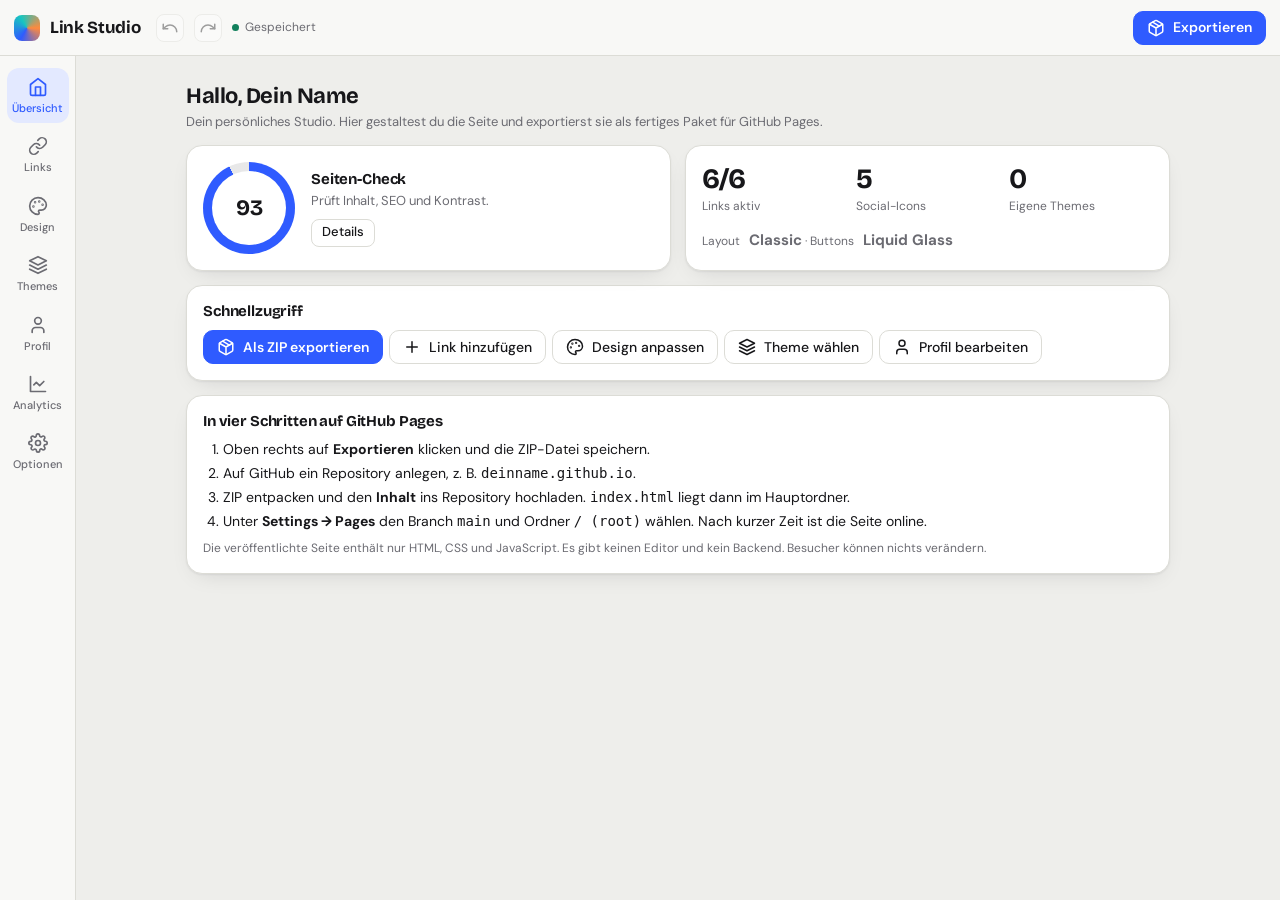
==== editor/index.html @ 1ad121c1 "Add files via upload" ====
<!DOCTYPE html>
<html lang="de"><head><meta charset="utf-8"><meta name="viewport" content="width=device-width,initial-scale=1"><meta name="robots" content="noindex,nofollow">
<title>Link Studio</title>
<link rel="stylesheet" href="https://fonts.googleapis.com/css2?family=Bricolage+Grotesque:wght@600;700;800&family=DM+Sans:wght@400;500;600;700&display=swap">
<style>:root{
  --ed-bg:#eeeeeb;--ed-panel:#f8f8f6;--ed-card:#ffffff;--ed-line:#dcdcd6;--ed-ink:#17171a;--ed-mute:#6b6b72;--ed-acc:#2f5bff;--ed-acc-ink:#ffffff;--ed-acc-soft:#e3e9ff;--ed-ok:#12805c;--ed-warn:#b26a00;--ed-bad:#c0392b;--ed-stage:#e4e4df;--ed-shadow:0 1px 2px rgba(20,20,30,.06),0 8px 24px -12px rgba(20,20,30,.18);
  --f-d:'Bricolage Grotesque',system-ui,sans-serif;--f-b:'DM Sans',system-ui,sans-serif;color-scheme:light}
@media (prefers-color-scheme:dark){:root:not([data-theme=light]):not([data-ed]){--ed-bg:#0e0f11;--ed-panel:#16171a;--ed-card:#1d1e22;--ed-line:#2b2d33;--ed-ink:#ececf0;--ed-mute:#9a9ca6;--ed-acc:#6d8dff;--ed-acc-ink:#0b1030;--ed-acc-soft:#1f2a55;--ed-ok:#3ecf9a;--ed-warn:#f0a43a;--ed-bad:#ff7a6b;--ed-stage:#0a0a0c;--ed-shadow:0 1px 2px rgba(0,0,0,.4),0 10px 28px -12px rgba(0,0,0,.6);color-scheme:dark}}
:root[data-theme=dark]:not([data-ed=light]){--ed-bg:#0e0f11;--ed-panel:#16171a;--ed-card:#1d1e22;--ed-line:#2b2d33;--ed-ink:#ececf0;--ed-mute:#9a9ca6;--ed-acc:#6d8dff;--ed-acc-ink:#0b1030;--ed-acc-soft:#1f2a55;--ed-ok:#3ecf9a;--ed-warn:#f0a43a;--ed-bad:#ff7a6b;--ed-stage:#0a0a0c;--ed-shadow:0 1px 2px rgba(0,0,0,.4),0 10px 28px -12px rgba(0,0,0,.6);color-scheme:dark}
:root[data-ed=dark]{--ed-bg:#0e0f11;--ed-panel:#16171a;--ed-card:#1d1e22;--ed-line:#2b2d33;--ed-ink:#ececf0;--ed-mute:#9a9ca6;--ed-acc:#6d8dff;--ed-acc-ink:#0b1030;--ed-acc-soft:#1f2a55;--ed-ok:#3ecf9a;--ed-warn:#f0a43a;--ed-bad:#ff7a6b;--ed-stage:#0a0a0c;--ed-shadow:0 1px 2px rgba(0,0,0,.4),0 10px 28px -12px rgba(0,0,0,.6);color-scheme:dark}
:root[data-ed=light]{--ed-bg:#eeeeeb;--ed-panel:#f8f8f6;--ed-card:#ffffff;--ed-line:#dcdcd6;--ed-ink:#17171a;--ed-mute:#6b6b72;--ed-acc:#2f5bff;--ed-acc-ink:#ffffff;--ed-acc-soft:#e3e9ff;--ed-stage:#e4e4df;color-scheme:light}
*{box-sizing:border-box}
html,body,#root{height:100%;margin:0}
body{background:var(--ed-bg);color:var(--ed-ink);font:14px/1.4 var(--f-b);-webkit-font-smoothing:antialiased;overflow:hidden}
button,input,select,textarea{font:inherit;color:inherit}
button{cursor:pointer}
.ic{width:18px;height:18px;flex:none;display:block}
:focus-visible{outline:2px solid var(--ed-acc);outline-offset:2px}
#app{height:100%;display:grid;grid-template-columns:76px 360px minmax(300px,1fr) 340px;grid-template-rows:56px 1fr;grid-template-areas:"top top top top" "rail panel stage insp"}
.top{grid-area:top;display:flex;align-items:center;gap:10px;padding:0 14px;background:var(--ed-panel);border-bottom:1px solid var(--ed-line)}
.brand{display:flex;align-items:center;gap:10px;font:700 17px var(--f-d);letter-spacing:-.02em;margin-right:6px}
.brand i{width:26px;height:26px;border-radius:8px;background:conic-gradient(from 210deg,#2f5bff,#18c6c0,#ff8a3d,#2f5bff);display:block}
.top .sp{flex:1}
.save{font-size:12px;color:var(--ed-mute);display:flex;align-items:center;gap:6px}
.save::before{content:'';width:7px;height:7px;border-radius:50%;background:var(--ed-ok)}
.save.dirty::before{background:var(--ed-warn)}
.btn{display:inline-flex;align-items:center;justify-content:center;gap:8px;height:34px;padding:0 13px;border-radius:10px;border:1px solid var(--ed-line);background:var(--ed-card);font-weight:500;white-space:nowrap;transition:background .15s,border-color .15s,transform .15s}
.btn:hover{border-color:color-mix(in srgb,var(--ed-ink) 35%,var(--ed-line))}
.btn:active{transform:translateY(1px)}
.btn.pri{background:var(--ed-acc);border-color:var(--ed-acc);color:var(--ed-acc-ink);font-weight:600}
.btn.pri:hover{filter:brightness(1.08)}
.btn.sm{height:28px;padding:0 10px;font-size:13px;border-radius:8px}
.btn.ghost{background:transparent;border-color:transparent}
.btn.ghost:hover{background:color-mix(in srgb,var(--ed-ink) 7%,transparent)}
.btn.danger{color:var(--ed-bad)}
.btn[disabled]{opacity:.4;pointer-events:none}
.ib{width:34px;padding:0}
.btn.sm.ib{width:28px}
.seg{display:inline-flex;padding:3px;border-radius:11px;background:color-mix(in srgb,var(--ed-ink) 7%,transparent);gap:2px;flex-wrap:wrap}
.seg button{border:0;background:transparent;height:28px;padding:0 10px;border-radius:8px;font-size:13px;font-weight:500;color:var(--ed-mute);display:inline-flex;align-items:center;justify-content:center;gap:6px}
.seg button.on{background:var(--ed-card);color:var(--ed-ink);box-shadow:0 1px 3px rgba(0,0,0,.14)}
.seg.full{display:flex}.seg.full button{flex:1}
.rail{grid-area:rail;background:var(--ed-panel);border-right:1px solid var(--ed-line);display:flex;flex-direction:column;align-items:center;gap:4px;padding:12px 6px;overflow-y:auto}
.rail button{width:62px;border:0;background:transparent;border-radius:12px;padding:9px 0 7px;display:flex;flex-direction:column;align-items:center;gap:4px;font-size:11px;font-weight:500;color:var(--ed-mute);transition:background .15s,color .15s}
.rail button:hover{background:color-mix(in srgb,var(--ed-ink) 6%,transparent);color:var(--ed-ink)}
.rail button.on{background:var(--ed-acc-soft);color:var(--ed-acc)}
.rail .ic{width:20px;height:20px}
.panel,.insp{background:var(--ed-panel);overflow-y:auto;overscroll-behavior:contain}
.panel{grid-area:panel;border-right:1px solid var(--ed-line)}
.insp{grid-area:insp;border-left:1px solid var(--ed-line)}
.pad{padding:16px}
.h1{font:700 22px/1.15 var(--f-d);letter-spacing:-.02em;margin:0 0 4px}
.h2{font:700 15px var(--f-d);margin:0;letter-spacing:-.01em}
.sub{color:var(--ed-mute);font-size:13px;margin:0 0 14px}
.stage{grid-area:stage;background:var(--ed-stage);display:flex;flex-direction:column;min-width:0;min-height:0;background-image:radial-gradient(color-mix(in srgb,var(--ed-ink) 14%,transparent) 1px,transparent 1px);background-size:18px 18px}
.stage-bar{display:flex;align-items:center;justify-content:center;gap:10px;padding:10px;flex-wrap:wrap}
.stage-body{flex:1;min-height:0;position:relative;overflow:hidden}
.frame{position:absolute;left:50%;top:0;transform-origin:top left;background:#000;box-shadow:0 30px 70px -20px rgba(0,0,0,.45);overflow:hidden}
.frame.mobile{border-radius:38px;border:9px solid #17171a}
.frame.tablet{border-radius:24px;border:9px solid #17171a}
.frame.desktop{border-radius:10px;border:1px solid var(--ed-line)}
.frame iframe{width:100%;height:100%;border:0;display:block;background:#000}
.edit-col{display:contents}
.full-view{grid-area:2 / 2 / 3 / 5;overflow-y:auto;background:var(--ed-bg)}
#app[data-full] .edit-col,#app[data-full] .stage{display:none}
#app:not([data-full]) .full-view{display:none}
.wrap{max-width:1040px;margin:0 auto;padding:28px 28px 60px}
.card{background:var(--ed-card);border:1px solid var(--ed-line);border-radius:16px;padding:16px;box-shadow:var(--ed-shadow)}
.grid2{display:grid;grid-template-columns:repeat(auto-fit,minmax(260px,1fr));gap:14px}
.stat{display:flex;flex-direction:column;gap:2px}.stat b{font:700 28px var(--f-d);letter-spacing:-.03em}.stat span{color:var(--ed-mute);font-size:12px}
.list{display:flex;flex-direction:column;gap:6px;margin:0;padding:0;list-style:none}
.row{display:flex;align-items:center;gap:8px;padding:8px 10px 8px 6px;border-radius:12px;background:var(--ed-card);border:1px solid var(--ed-line);position:relative;transition:border-color .15s,box-shadow .15s,opacity .15s}
.row.sel{border-color:var(--ed-acc);box-shadow:0 0 0 3px var(--ed-acc-soft)}
.row.off{opacity:.55}
.row.head{background:transparent;border-style:dashed}
.row .gr{width:22px;height:30px;display:grid;place-items:center;color:var(--ed-mute);cursor:grab;touch-action:none;border-radius:6px;border:0;background:none}
.row .gr:active{cursor:grabbing}
.row .gi{width:32px;height:32px;border-radius:9px;background:color-mix(in srgb,var(--ed-ink) 7%,transparent);display:grid;place-items:center;flex:none}
.row .tt{flex:1;min-width:0;text-align:left;border:0;background:none;padding:0}
.row .tt b{display:block;font-weight:600;white-space:nowrap;overflow:hidden;text-overflow:ellipsis}
.row .tt small{display:block;color:var(--ed-mute);white-space:nowrap;overflow:hidden;text-overflow:ellipsis;font-size:12px}
.row.drag{z-index:5;box-shadow:0 12px 30px rgba(0,0,0,.25);transition:none;opacity:.96}
.row.ind{margin-left:16px}
.tg{position:relative;display:inline-block;width:38px;height:22px;flex:none}
.tg input{position:absolute;inset:0;opacity:0;margin:0;cursor:pointer;z-index:1}
.tg span{position:absolute;inset:0;border-radius:99px;background:color-mix(in srgb,var(--ed-ink) 22%,transparent);transition:background .2s}
.tg span::after{content:'';position:absolute;left:3px;top:3px;width:16px;height:16px;border-radius:50%;background:#fff;box-shadow:0 1px 3px rgba(0,0,0,.3);transition:transform .2s}
.tg input:checked+span{background:var(--ed-acc)}
.tg input:checked+span::after{transform:translateX(16px)}
.tg input:focus-visible+span{outline:2px solid var(--ed-acc);outline-offset:2px}
.ctl{padding:9px 0;border-bottom:1px solid color-mix(in srgb,var(--ed-line) 60%,transparent)}
.ctl:last-child{border-bottom:0}
.ctl-h{display:flex;align-items:center;gap:6px;margin-bottom:6px;min-height:20px}
.ctl-h label{font-weight:500;font-size:13px;flex:1}
.ctl-h .val{font-size:12px;color:var(--ed-mute);font-variant-numeric:tabular-nums}
.ctl.inline{display:flex;align-items:center;justify-content:space-between;gap:10px}.ctl.inline .ctl-h{margin:0;flex:1}
.rs{border:0;background:none;color:var(--ed-mute);width:20px;height:20px;padding:0;display:grid;place-items:center;border-radius:6px}
.rs:hover{background:color-mix(in srgb,var(--ed-ink) 8%,transparent);color:var(--ed-ink)}
.rs .ic{width:13px;height:13px}
.rs[hidden]{display:none}
input[type=range]{-webkit-appearance:none;appearance:none;width:100%;height:22px;background:transparent;margin:0}
input[type=range]::-webkit-slider-runnable-track{height:4px;border-radius:4px;background:color-mix(in srgb,var(--ed-ink) 16%,transparent)}
input[type=range]::-moz-range-track{height:4px;border-radius:4px;background:color-mix(in srgb,var(--ed-ink) 16%,transparent)}
input[type=range]::-webkit-slider-thumb{-webkit-appearance:none;width:16px;height:16px;border-radius:50%;background:var(--ed-card);border:2px solid var(--ed-acc);margin-top:-6px;box-shadow:0 1px 4px rgba(0,0,0,.25)}
input[type=range]::-moz-range-thumb{width:12px;height:12px;border-radius:50%;background:var(--ed-card);border:2px solid var(--ed-acc)}
.in,select.in,textarea.in{width:100%;height:34px;border-radius:9px;border:1px solid var(--ed-line);background:var(--ed-card);padding:0 10px}
textarea.in{height:auto;padding:8px 10px;resize:vertical;min-height:70px;line-height:1.45}
.in:focus{outline:2px solid var(--ed-acc);outline-offset:-1px;border-color:transparent}
.clr{display:flex;gap:8px;align-items:center}
.clr .sw{width:34px;height:34px;border-radius:9px;border:1px solid var(--ed-line);position:relative;overflow:hidden;background:var(--c);flex:none;box-shadow:inset 0 0 0 2px var(--ed-card)}
.clr .sw input{position:absolute;inset:-6px;width:60px;height:60px;opacity:0;cursor:pointer}
.clr .hex{flex:1;font-family:ui-monospace,Menlo,monospace;font-size:12.5px;text-transform:lowercase}
.clr .auto{font-size:12px;color:var(--ed-mute)}
.sec{margin:0 0 10px;border:1px solid var(--ed-line);border-radius:14px;background:var(--ed-card);overflow:hidden}
.sec>summary{list-style:none;cursor:pointer;padding:11px 14px;font-weight:600;display:flex;align-items:center;gap:8px}
.sec>summary::-webkit-details-marker{display:none}
.sec>summary::after{content:'';margin-left:auto;width:8px;height:8px;border-right:2px solid var(--ed-mute);border-bottom:2px solid var(--ed-mute);transform:rotate(45deg);transition:transform .2s}
.sec[open]>summary::after{transform:rotate(-135deg)}
.sec>.in-sec{padding:2px 14px 12px}
.cats{display:flex;flex-direction:column;gap:6px}
.cat{display:flex;align-items:center;gap:12px;padding:11px 12px;border-radius:13px;border:1px solid var(--ed-line);background:var(--ed-card);text-align:left;width:100%}
.cat:hover{border-color:color-mix(in srgb,var(--ed-ink) 30%,var(--ed-line))}
.cat.on{border-color:var(--ed-acc);box-shadow:0 0 0 3px var(--ed-acc-soft)}
.cat .gi{width:34px;height:34px;border-radius:10px;background:color-mix(in srgb,var(--ed-ink) 7%,transparent);display:grid;place-items:center}
.cat.on .gi{background:var(--ed-acc);color:#fff}
.cat b{display:block;font-weight:600}.cat small{color:var(--ed-mute);font-size:12px}
.chips{display:flex;flex-wrap:wrap;gap:6px}
.chip{display:inline-flex;align-items:center;gap:6px;height:30px;padding:0 10px;border-radius:99px;border:1px solid var(--ed-line);background:var(--ed-card);font-size:13px}
.chip.on{background:var(--ed-acc);border-color:var(--ed-acc);color:#fff}
.picks{display:grid;grid-template-columns:repeat(auto-fill,minmax(40px,1fr));gap:6px}
.picks button{height:38px;border-radius:10px;border:1px solid var(--ed-line);background:var(--ed-card);display:grid;place-items:center}
.picks button.on{border-color:var(--ed-acc);background:var(--ed-acc-soft);color:var(--ed-acc)}
.picks button:hover{border-color:var(--ed-acc)}
.lay-grid{display:grid;grid-template-columns:repeat(3,1fr);gap:8px}
.lay{border:1px solid var(--ed-line);background:var(--ed-card);border-radius:12px;padding:8px 6px 7px;display:flex;flex-direction:column;align-items:center;gap:6px;font-size:12px;font-weight:500}
.lay.on{border-color:var(--ed-acc);box-shadow:0 0 0 3px var(--ed-acc-soft)}
.lay svg{width:100%;height:44px;color:var(--ed-mute)}.lay.on svg{color:var(--ed-acc)}
.sty-grid{display:grid;grid-template-columns:repeat(2,1fr);gap:8px}
.sty{height:62px;border-radius:12px;border:1px solid var(--ed-line);display:grid;place-items:center;position:relative;overflow:hidden;background:linear-gradient(135deg,#3b2f7a,#13486b);font-size:12px;font-weight:600;color:#fff}
.sty.on{outline:3px solid var(--ed-acc);outline-offset:1px}
.sty i{display:block;padding:7px 14px;font-style:normal}
.sty[data-s=liquid] i{background:rgba(255,255,255,.16);backdrop-filter:blur(6px);border:1px solid rgba(255,255,255,.35);border-radius:10px;box-shadow:inset 0 1px 0 rgba(255,255,255,.4)}
.sty[data-s=solid] i{background:#f5f6fb;color:#111;border-radius:8px}
.sty[data-s=outline] i{border:2px solid #fff;border-radius:8px}
.sty[data-s=gradient] i{background:linear-gradient(120deg,#8b7bff,#4cc9f0);border-radius:10px}
.sty[data-s=minimal] i{border-bottom:1px solid rgba(255,255,255,.6)}
.sty[data-s=floating] i{background:#20233a;border-radius:11px;box-shadow:0 12px 20px -6px rgba(0,0,0,.6)}
.sty[data-s=neon] i{border:2px solid #00f0ff;border-radius:8px;box-shadow:0 0 12px #00f0ff,inset 0 0 8px rgba(0,240,255,.4);text-shadow:0 0 8px #00f0ff}
.sty[data-s=soft] i{background:#2b2f50;border-radius:14px;box-shadow:5px 5px 10px rgba(0,0,0,.4),-4px -4px 9px rgba(255,255,255,.07)}
.sty[data-s="3d"] i{background:#ffb347;color:#2a1300;border-radius:9px;box-shadow:0 4px 0 #c77a1e}
.sty[data-s=elegant] i{border:1px solid rgba(255,255,255,.6);letter-spacing:.14em;font-size:10px;text-transform:uppercase}
.sty[data-s=custom] i{background:rgba(255,255,255,.25);border-radius:6px;border:1px dashed #fff}
.media{display:flex;gap:10px;align-items:center}
.media .th{width:54px;height:54px;border-radius:12px;border:1px dashed var(--ed-line);background:color-mix(in srgb,var(--ed-ink) 5%,transparent) center/cover no-repeat;display:grid;place-items:center;color:var(--ed-mute);flex:none;overflow:hidden}
.media .th video{width:100%;height:100%;object-fit:cover}
.media .col{flex:1;display:flex;flex-direction:column;gap:6px;min-width:0}
.media.drop-on .th{border-color:var(--ed-acc);background-color:var(--ed-acc-soft)}
.note{font-size:12px;color:var(--ed-mute);line-height:1.45;margin:6px 0 0}
.note.warn{color:var(--ed-warn)}
.hint{display:flex;gap:8px;padding:10px 12px;border-radius:12px;background:var(--ed-acc-soft);color:color-mix(in srgb,var(--ed-acc) 80%,var(--ed-ink));font-size:12.5px}
.hint .ic{width:16px;height:16px;margin-top:1px}
.tabs{display:flex;gap:4px;margin-bottom:12px}
.pill{display:inline-flex;align-items:center;gap:5px;height:22px;padding:0 8px;border-radius:99px;font-size:11.5px;font-weight:600;background:color-mix(in srgb,var(--ed-ink) 8%,transparent)}
.pill.ok{background:color-mix(in srgb,var(--ed-ok) 16%,transparent);color:var(--ed-ok)}.pill.warn{background:color-mix(in srgb,var(--ed-warn) 18%,transparent);color:var(--ed-warn)}.pill.bad{background:color-mix(in srgb,var(--ed-bad) 16%,transparent);color:var(--ed-bad)}
.chk{display:flex;gap:10px;align-items:flex-start;padding:9px 0;border-bottom:1px solid color-mix(in srgb,var(--ed-line) 60%,transparent)}
.chk:last-child{border-bottom:0}.chk .pill{margin-top:1px}.chk b{display:block;font-weight:600}.chk span{color:var(--ed-mute);font-size:12.5px}
.ring{--p:0;width:92px;height:92px;border-radius:50%;background:conic-gradient(var(--ed-acc) calc(var(--p)*1%),color-mix(in srgb,var(--ed-ink) 10%,transparent) 0);display:grid;place-items:center;position:relative;flex:none}
.ring::after{content:'';position:absolute;inset:9px;border-radius:50%;background:var(--ed-card)}
.ring b{position:relative;z-index:1;font:700 22px var(--f-d)}
.th-grid{align-items:stretch;display:grid;grid-template-columns:repeat(auto-fill,minmax(150px,1fr));gap:14px}
.thc{background:var(--ed-card);border:1px solid var(--ed-line);border-radius:16px;padding:10px;display:flex;flex-direction:column;gap:8px}
.thc.on{border-color:var(--ed-acc);box-shadow:0 0 0 3px var(--ed-acc-soft)}
.thc .pv{height:210px;border-radius:11px;overflow:hidden;position:relative;background:#111}
.thc iframe{position:absolute;left:0;top:0;width:390px;height:620px;border:0;transform:scale(.34);transform-origin:top left;pointer-events:none;background:#111}
.thc b{font-weight:600}.thc small{color:var(--ed-mute);font-size:12px;display:block}
.thc .acts{margin-top:auto;display:flex;gap:4px;flex-wrap:wrap}
.modal-bg{position:fixed;inset:0;background:rgba(10,10,20,.5);backdrop-filter:blur(3px);z-index:50;display:grid;place-items:center;padding:16px}
.modal{background:var(--ed-panel);border:1px solid var(--ed-line);border-radius:18px;padding:20px;width:min(560px,100%);max-height:88vh;overflow:auto;box-shadow:0 30px 80px rgba(0,0,0,.4)}
.modal h3{margin:0 0 6px;font:700 19px var(--f-d)}
.modal .acts{display:flex;gap:8px;justify-content:flex-end;margin-top:16px;flex-wrap:wrap}
.files{max-height:220px;overflow:auto;border:1px solid var(--ed-line);border-radius:10px;background:var(--ed-card);font:12px ui-monospace,Menlo,monospace}
.files div{display:flex;justify-content:space-between;gap:10px;padding:5px 10px;border-bottom:1px solid color-mix(in srgb,var(--ed-line) 60%,transparent)}
.files div:last-child{border-bottom:0}
.toast{position:fixed;left:50%;bottom:24px;transform:translateX(-50%);background:#17171a;color:#fff;padding:10px 16px;border-radius:12px;z-index:90;font-size:13px;box-shadow:0 10px 30px rgba(0,0,0,.35);max-width:90vw}
.mobile-bar{display:none;flex-wrap:nowrap}
.empty{color:var(--ed-mute);text-align:center;padding:26px 10px;border:1px dashed var(--ed-line);border-radius:14px}
.kbd{font:11px ui-monospace,Menlo,monospace;padding:1px 6px;border-radius:5px;border:1px solid var(--ed-line);background:var(--ed-card)}
@media (max-width:1239px){
  #app{grid-template-columns:76px minmax(0,1fr);grid-template-areas:"top top" "rail main";grid-template-rows:56px 1fr}
  .edit-col{display:block;grid-area:main;overflow-y:auto;min-height:0}
  .panel,.insp{grid-area:auto;overflow:visible;border:0;width:100%;max-width:680px;margin:0 auto}
  .insp{border-top:1px solid var(--ed-line)}
  .stage{grid-area:main;min-height:0}
  .full-view{grid-area:main}
  #app[data-view=edit] .stage{display:none}
  #app[data-view=preview] .edit-col{display:none}
  .mobile-bar{display:inline-flex}
}
@media (max-width:719px){
  #app{grid-template-columns:1fr;grid-template-areas:"top" "main" "rail";grid-template-rows:52px 1fr 60px}
  .rail{flex-direction:row;justify-content:space-around;border-right:0;border-top:1px solid var(--ed-line);padding:4px;overflow-x:auto;gap:0}
  .rail button{width:auto;min-width:50px;flex:1;padding:6px 2px 4px;font-size:10px}
  .top .hide-s{display:none}.brand span{display:none}#exportBtn span{display:none}#exportBtn{width:40px;padding:0}.top{gap:6px;padding:0 10px}
  .wrap{padding:18px 14px 40px}
}

.fl{position:relative;overflow:hidden;cursor:pointer}.fi{position:absolute;inset:0;width:100%;height:100%;opacity:0;cursor:pointer;font-size:0}
</style></head><body><div id="root"></div><script>/* ===== Link Studio core 1: utils, icons, fonts, defaults, presets ===== */
const LB = {};
const uid = (p = 'x') => p + Math.random().toString(36).slice(2, 9);
const esc = s => String(s == null ? '' : s).replace(/[&<>"']/g, c => ({ '&': '&amp;', '<': '&lt;', '>': '&gt;', '"': '&quot;', "'": '&#39;' }[c]));
const clamp = (v, a, b) => Math.min(b, Math.max(a, v));
const clone = o => JSON.parse(JSON.stringify(o));
const getPath = (o, p) => p.split('.').reduce((a, k) => (a == null ? a : a[k]), o);
const setPath = (o, p, v) => { const ks = p.split('.'); let a = o; for (let i = 0; i < ks.length - 1; i++) { if (a[ks[i]] == null) a[ks[i]] = {}; a = a[ks[i]]; } a[ks[ks.length - 1]] = v; };
const merge = (base, patch) => {
  if (Array.isArray(patch)) return clone(patch);
  if (patch && typeof patch === 'object') {
    const out = (base && typeof base === 'object' && !Array.isArray(base)) ? { ...base } : {};
    for (const k in patch) out[k] = merge(out[k], patch[k]);
    return out;
  }
  return patch;
};

/* ---------- Icons (24x24, stroke based) ---------- */
const ICONS = {
  link: '<path d="M10 13a5 5 0 0 0 7.54.54l3-3a5 5 0 0 0-7.07-7.07l-1.72 1.71"/><path d="M14 11a5 5 0 0 0-7.54-.54l-3 3a5 5 0 0 0 7.07 7.07l1.71-1.71"/>',
  globe: '<circle cx="12" cy="12" r="10"/><path d="M2 12h20"/><path d="M12 2a15.3 15.3 0 0 1 4 10 15.3 15.3 0 0 1-4 10 15.3 15.3 0 0 1-4-10 15.3 15.3 0 0 1 4-10z"/>',
  mail: '<rect x="2" y="4" width="20" height="16" rx="2"/><path d="m22 7-8.97 5.7a1.94 1.94 0 0 1-2.06 0L2 7"/>',
  instagram: '<rect x="2" y="2" width="20" height="20" rx="5"/><path d="M16 11.37A4 4 0 1 1 12.63 8 4 4 0 0 1 16 11.37z"/><path d="M17.5 6.5h.01"/>',
  youtube: '<path d="M2.5 17a24.12 24.12 0 0 1 0-10 2 2 0 0 1 1.4-1.4 49.56 49.56 0 0 1 16.2 0A2 2 0 0 1 21.5 7a24.12 24.12 0 0 1 0 10 2 2 0 0 1-1.4 1.4 49.55 49.55 0 0 1-16.2 0A2 2 0 0 1 2.5 17"/><path d="m10 15 5-3-5-3z"/>',
  twitch: '<path d="M21 2H3v16h5v4l4-4h5l4-4V2z"/><path d="M11 11V7"/><path d="M16 11V7"/>',
  github: '<path d="M15 22v-4a4.8 4.8 0 0 0-1-3.5c3 0 6-2 6-5.5.08-1.25-.27-2.48-1-3.5.28-1.15.28-2.35 0-3.5 0 0-1 0-3 1.5-2.64-.5-5.36-.5-8 0C6 2 5 2 5 2c-.3 1.15-.3 2.35 0 3.5A5.403 5.403 0 0 0 4 9c0 3.5 3 5.5 6 5.5-.39.49-.68 1.05-.85 1.65-.17.6-.22 1.23-.15 1.85v4"/><path d="M9 18c-4.51 2-5-2-7-2"/>',
  facebook: '<path d="M18 2h-3a5 5 0 0 0-5 5v3H7v4h3v8h4v-8h3l1-4h-4V7a1 1 0 0 1 1-1h3z"/>',
  linkedin: '<path d="M16 8a6 6 0 0 1 6 6v7h-4v-7a2 2 0 0 0-2-2 2 2 0 0 0-2 2v7h-4v-7a6 6 0 0 1 6-6z"/><rect x="2" y="9" width="4" height="12"/><circle cx="4" cy="4" r="2"/>',
  x: '<path d="M4 4l11.7 16H20L8.3 4z"/><path d="M4 20l6.8-6.8"/><path d="M13.2 10.8L20 4"/>',
  tiktok: '<path d="M9 12a4 4 0 1 0 4 4V3a5 5 0 0 0 5 5"/>',
  discord: '<path d="M7 6.5c3-1.2 7-1.2 10 0l2.5 9.5c-1.6 1.6-3.5 2.6-5 3l-1-2h-4l-1 2c-1.5-.4-3.4-1.4-5-3z"/><circle cx="9.5" cy="13" r="1.2"/><circle cx="14.5" cy="13" r="1.2"/>',
  spotify: '<circle cx="12" cy="12" r="10"/><path d="M7 9.5c3.5-1 7.5-.8 10.5 1"/><path d="M7.5 12.8c3-.8 6-.5 8.5 1"/><path d="M8 16c2.5-.6 5-.3 7 .8"/>',
  reddit: '<ellipse cx="12" cy="14" rx="8" ry="5.5"/><circle cx="9" cy="13.5" r="1"/><circle cx="15" cy="13.5" r="1"/><path d="M9.5 16.5c1.5 1 3.5 1 5 0"/><path d="M12 8.5l1-5 4 1"/><circle cx="18.5" cy="5" r="1.5"/>',
  steam: '<circle cx="12" cy="12" r="10"/><circle cx="15.5" cy="9.5" r="2.5"/><circle cx="8.5" cy="15.5" r="2"/><path d="M10 14.2l3.5-3"/>',
  telegram: '<path d="m22 2-7 20-4-9-9-4z"/><path d="M22 2 11 13"/>',
  whatsapp: '<path d="M7.9 20A9 9 0 1 0 4 16.1L2 22z"/>',
  pinterest: '<circle cx="12" cy="12" r="10"/><path d="M10 21l2-12"/><path d="M9.5 9.5c0-3 5.5-3 5.5 0s-3 4.5-4.5 4"/>',
  soundcloud: '<path d="M3 15v-3"/><path d="M6 16v-6"/><path d="M9 17V8"/><path d="M12 17V7c4-1 7 1 7 5a3.5 3.5 0 0 1 0 5h-7"/>',
  patreon: '<circle cx="15" cy="9.5" r="5.5"/><path d="M5 3v18"/>',
  kick: '<path d="M6 4v16"/><path d="M6 12l8-8"/><path d="M10 10l8 10"/>',
  bluesky: '<path d="M12 11c-2-4-5-6-8-6 0 3 1 7 4 8-2 .5-3 2-2 4 3 1 5-1 6-3 1 2 3 4 6 3 1-2 0-3.5-2-4 3-1 4-5 4-8-3 0-6 2-8 6z"/>',
  threads: '<circle cx="12" cy="12" r="4"/><path d="M16 8v5a3 3 0 0 0 6 0v-1a10 10 0 1 0-4 8"/>',
  snapchat: '<path d="M12 3c3 0 5 2 5 5v2c0 1 1 1.5 2 2-1 1.5-2 1.5-2 3 0 1 1 2 2 2-1 2-3 1-4 2-1 1-1.5 2-3 2s-2-1-3-2c-1-1-3 0-4-2 1 0 2-1 2-2 0-1.5-1-1.5-2-3 1-.5 2-1 2-2V8c0-3 2-5 5-5z"/>',
  music: '<path d="M9 18V5l12-2v13"/><circle cx="6" cy="18" r="3"/><circle cx="18" cy="16" r="3"/>',
  video: '<path d="m22 8-6 4 6 4V8z"/><rect x="2" y="6" width="14" height="12" rx="2"/>',
  bag: '<path d="M6 2 3 6v14a2 2 0 0 0 2 2h14a2 2 0 0 0 2-2V6l-3-4z"/><path d="M3 6h18"/><path d="M16 10a4 4 0 0 1-8 0"/>',
  heart: '<path d="M19 14c1.49-1.46 3-3.21 3-5.5A5.5 5.5 0 0 0 16.5 3c-1.76 0-3 .5-4.5 2-1.5-1.5-2.74-2-4.5-2A5.5 5.5 0 0 0 2 8.5c0 2.3 1.5 4.05 3 5.5l7 7z"/>',
  star: '<path d="M12 2l3.09 6.26L22 9.27l-5 4.87 1.18 6.88L12 17.77l-6.18 3.25L7 14.14 2 9.27l6.91-1.01z"/>',
  camera: '<path d="M14.5 4h-5L7 7H4a2 2 0 0 0-2 2v9a2 2 0 0 0 2 2h16a2 2 0 0 0 2-2V9a2 2 0 0 0-2-2h-3z"/><circle cx="12" cy="13" r="3"/>',
  gamepad: '<path d="M6 12h4M8 10v4"/><path d="M15 13h.01M18 11h.01"/><path d="M17.3 5H6.7a4 4 0 0 0-4 3.6C2.6 9.4 2 14.5 2 16a3 3 0 0 0 3 3c1 0 1.5-.5 2-1l1.4-1.4A2 2 0 0 1 9.8 16h4.4a2 2 0 0 1 1.4.6L17 18c.5.5 1 1 2 1a3 3 0 0 0 3-3c0-1.5-.6-6.6-.7-7.4A4 4 0 0 0 17.3 5z"/>',
  book: '<path d="M4 19.5v-15A2.5 2.5 0 0 1 6.5 2H20v20H6.5a2.5 2.5 0 0 1 0-5H20"/>',
  code: '<path d="m16 18 6-6-6-6"/><path d="m8 6-6 6 6 6"/>',
  coffee: '<path d="M17 8h1a4 4 0 1 1 0 8h-1"/><path d="M3 8h14v9a4 4 0 0 1-4 4H7a4 4 0 0 1-4-4z"/><path d="M6 2v2M10 2v2M14 2v2"/>',
  calendar: '<rect x="3" y="4" width="18" height="18" rx="2"/><path d="M16 2v4M8 2v4M3 10h18"/>',
  pin: '<path d="M20 10c0 6-8 12-8 12s-8-6-8-12a8 8 0 0 1 16 0z"/><circle cx="12" cy="10" r="3"/>',
  phone: '<path d="M22 16.92v3a2 2 0 0 1-2.18 2 19.8 19.8 0 0 1-8.63-3.07 19.5 19.5 0 0 1-6-6A19.8 19.8 0 0 1 2.12 4.18 2 2 0 0 1 4.11 2h3a2 2 0 0 1 2 1.72c.13.96.36 1.9.7 2.81a2 2 0 0 1-.45 2.11L8.09 9.91a16 16 0 0 0 6 6l1.27-1.27a2 2 0 0 1 2.11-.45c.91.34 1.85.57 2.81.7A2 2 0 0 1 22 16.92z"/>',
  briefcase: '<rect x="2" y="7" width="20" height="14" rx="2"/><path d="M16 21V5a2 2 0 0 0-2-2h-4a2 2 0 0 0-2 2v16"/>',
  download: '<path d="M21 15v4a2 2 0 0 1-2 2H5a2 2 0 0 1-2-2v-4"/><path d="m7 10 5 5 5-5"/><path d="M12 15V3"/>',
  upload: '<path d="M21 15v4a2 2 0 0 1-2 2H5a2 2 0 0 1-2-2v-4"/><path d="m17 8-5-5-5 5"/><path d="M12 3v12"/>',
  play: '<path d="M5 3l14 9-14 9z"/>',
  image: '<rect x="3" y="3" width="18" height="18" rx="2"/><circle cx="9" cy="9" r="2"/><path d="m21 15-3.09-3.09a2 2 0 0 0-2.82 0L6 21"/>',
  sparkles: '<path d="M9.94 15.5A2 2 0 0 0 8.5 14.06l-6.14-1.58a.5.5 0 0 1 0-.96L8.5 9.94A2 2 0 0 0 9.94 8.5l1.58-6.14a.5.5 0 0 1 .96 0L14.06 8.5a2 2 0 0 0 1.44 1.44l6.14 1.58a.5.5 0 0 1 0 .96L15.5 14.06a2 2 0 0 0-1.44 1.44l-1.58 6.14a.5.5 0 0 1-.96 0z"/>',
  zap: '<path d="M13 2 3 14h9l-1 8 10-12h-9z"/>',
  gift: '<rect x="3" y="8" width="18" height="4" rx="1"/><path d="M12 8v13"/><path d="M19 12v7a2 2 0 0 1-2 2H7a2 2 0 0 1-2-2v-7"/><path d="M7.5 8a2.5 2.5 0 0 1 0-5C11 3 12 8 12 8s1-5 4.5-5a2.5 2.5 0 0 1 0 5"/>',
  user: '<path d="M19 21v-2a4 4 0 0 0-4-4H9a4 4 0 0 0-4 4v2"/><circle cx="12" cy="7" r="4"/>',
  file: '<path d="M15 2H6a2 2 0 0 0-2 2v16a2 2 0 0 0 2 2h12a2 2 0 0 0 2-2V7z"/><path d="M14 2v4a2 2 0 0 0 2 2h4"/><path d="M10 9H8M16 13H8M16 17H8"/>',
  mic: '<path d="M12 2a3 3 0 0 0-3 3v7a3 3 0 0 0 6 0V5a3 3 0 0 0-3-3z"/><path d="M19 10v2a7 7 0 0 1-14 0v-2"/><path d="M12 19v3"/>',
  headphones: '<path d="M3 14h3a2 2 0 0 1 2 2v3a2 2 0 0 1-2 2H5a2 2 0 0 1-2-2v-7a9 9 0 0 1 18 0v7a2 2 0 0 1-2 2h-1a2 2 0 0 1-2-2v-3a2 2 0 0 1 2-2h3"/>',
  arrow: '<path d="M7 17 17 7"/><path d="M7 7h10v10"/>',
  chev: '<path d="m6 9 6 6 6-6"/>',
  chevr: '<path d="m9 18 6-6-6-6"/>',
  sun: '<circle cx="12" cy="12" r="4"/><path d="M12 2v2M12 20v2M4.93 4.93l1.41 1.41M17.66 17.66l1.41 1.41M2 12h2M20 12h2M6.34 17.66l-1.41 1.41M19.07 4.93l-1.41 1.41"/>',
  moon: '<path d="M12 3a6 6 0 0 0 9 9 9 9 0 1 1-9-9z"/>',
  check: '<path d="M20 6 9 17l-5-5"/>',
  verified: '<path d="M3.85 8.62a4 4 0 0 1 4.78-4.77 4 4 0 0 1 6.74 0 4 4 0 0 1 4.78 4.78 4 4 0 0 1 0 6.74 4 4 0 0 1-4.77 4.78 4 4 0 0 1-6.75 0 4 4 0 0 1-4.78-4.77 4 4 0 0 1 0-6.76z"/><path d="m9 12 2 2 4-4"/>',
  share: '<circle cx="18" cy="5" r="3"/><circle cx="6" cy="12" r="3"/><circle cx="18" cy="19" r="3"/><path d="m8.59 13.51 6.83 3.98M15.41 6.51l-6.82 3.98"/>',
  /* editor UI icons */
  plus: '<path d="M12 5v14M5 12h14"/>', trash: '<path d="M3 6h18"/><path d="M19 6v14a2 2 0 0 1-2 2H7a2 2 0 0 1-2-2V6"/><path d="M8 6V4a2 2 0 0 1 2-2h4a2 2 0 0 1 2 2v2"/>',
  copy: '<rect x="9" y="9" width="13" height="13" rx="2"/><path d="M5 15H4a2 2 0 0 1-2-2V4a2 2 0 0 1 2-2h9a2 2 0 0 1 2 2v1"/>',
  grip: '<circle cx="9" cy="6" r="1"/><circle cx="15" cy="6" r="1"/><circle cx="9" cy="12" r="1"/><circle cx="15" cy="12" r="1"/><circle cx="9" cy="18" r="1"/><circle cx="15" cy="18" r="1"/>',
  undo: '<path d="M3 7v6h6"/><path d="M21 17a9 9 0 0 0-9-9 9 9 0 0 0-6 2.3L3 13"/>', redo: '<path d="M21 7v6h-6"/><path d="M3 17a9 9 0 0 1 9-9 9 9 0 0 1 6 2.3L21 13"/>',
  monitor: '<rect x="2" y="3" width="20" height="14" rx="2"/><path d="M8 21h8M12 17v4"/>', tablet: '<rect x="4" y="2" width="16" height="20" rx="2"/><path d="M12 18h.01"/>', phoneui: '<rect x="5" y="2" width="14" height="20" rx="3"/><path d="M12 18h.01"/>',
  home: '<path d="m3 9 9-7 9 7v11a2 2 0 0 1-2 2H5a2 2 0 0 1-2-2z"/><path d="M9 22V12h6v10"/>', palette: '<circle cx="13.5" cy="6.5" r=".5"/><circle cx="17.5" cy="10.5" r=".5"/><circle cx="8.5" cy="7.5" r=".5"/><circle cx="6.5" cy="12.5" r=".5"/><path d="M12 2C6.5 2 2 6.5 2 12s4.5 10 10 10c.9 0 1.5-.7 1.5-1.5 0-.4-.2-.8-.4-1-.3-.3-.5-.7-.5-1.1 0-.9.7-1.5 1.5-1.5H16c3.3 0 6-2.7 6-6 0-4.9-4.5-9-10-9z"/>',
  layout: '<rect x="3" y="3" width="18" height="18" rx="2"/><path d="M3 9h18M9 21V9"/>', sliders: '<path d="M4 21v-7M4 10V3M12 21v-9M12 8V3M20 21v-5M20 12V3M1 14h6M9 8h6M17 16h6"/>',
  chart: '<path d="M3 3v18h18"/><path d="m19 9-5 5-4-4-3 3"/>', settings: '<circle cx="12" cy="12" r="3"/><path d="M19.4 15a1.65 1.65 0 0 0 .33 1.82l.06.06a2 2 0 1 1-2.83 2.83l-.06-.06a1.65 1.65 0 0 0-1.82-.33 1.65 1.65 0 0 0-1 1.51V21a2 2 0 1 1-4 0v-.09a1.65 1.65 0 0 0-1-1.51 1.65 1.65 0 0 0-1.82.33l-.06.06a2 2 0 1 1-2.83-2.83l.06-.06a1.65 1.65 0 0 0 .33-1.82 1.65 1.65 0 0 0-1.51-1H3a2 2 0 1 1 0-4h.09a1.65 1.65 0 0 0 1.51-1 1.65 1.65 0 0 0-.33-1.82l-.06-.06a2 2 0 1 1 2.83-2.83l.06.06a1.65 1.65 0 0 0 1.82.33h0a1.65 1.65 0 0 0 1-1.51V3a2 2 0 1 1 4 0v.09a1.65 1.65 0 0 0 1 1.51h0a1.65 1.65 0 0 0 1.82-.33l.06-.06a2 2 0 1 1 2.83 2.83l-.06.06a1.65 1.65 0 0 0-.33 1.82v0a1.65 1.65 0 0 0 1.51 1H21a2 2 0 1 1 0 4h-.09a1.65 1.65 0 0 0-1.51 1z"/>',
  x2: '<path d="M18 6 6 18M6 6l12 12"/>', eye: '<path d="M2 12s3.6-7 10-7 10 7 10 7-3.6 7-10 7-10-7-10-7z"/><circle cx="12" cy="12" r="3"/>', eyeoff: '<path d="M9.9 4.24A9.1 9.1 0 0 1 12 4c6.4 0 10 8 10 8a13.2 13.2 0 0 1-1.67 2.68M6.61 6.61A13.5 13.5 0 0 0 2 12s3.6 8 10 8a9.7 9.7 0 0 0 5.39-1.61M2 2l20 20"/>',
  rotate: '<path d="M3 12a9 9 0 1 0 9-9 9.75 9.75 0 0 0-6.74 2.74L3 8"/><path d="M3 3v5h5"/>', up: '<path d="m18 15-6-6-6 6"/>', down: '<path d="m6 9 6 6 6-6"/>', folder: '<path d="M20 20a2 2 0 0 0 2-2V8a2 2 0 0 0-2-2h-7.9a2 2 0 0 1-1.69-.9L9.6 3.9A2 2 0 0 0 7.93 3H4a2 2 0 0 0-2 2v13a2 2 0 0 0 2 2z"/>',
  package: '<path d="m7.5 4.27 9 5.15"/><path d="M21 8a2 2 0 0 0-1-1.73l-7-4a2 2 0 0 0-2 0l-7 4A2 2 0 0 0 3 8v8a2 2 0 0 0 1 1.73l7 4a2 2 0 0 0 2 0l7-4A2 2 0 0 0 21 16z"/><path d="m3.3 7 8.7 5 8.7-5M12 22V12"/>',
  wand: '<path d="m15 4-1 1M19 8l1-1M15 8l-1-1M5 21 19 7l-2-2L3 19z"/>', type: '<path d="M4 7V4h16v3M9 20h6M12 4v16"/>', film: '<rect x="2" y="2" width="20" height="20" rx="2.18"/><path d="M7 2v20M17 2v20M2 12h20M2 7h5M2 17h5M17 17h5M17 7h5"/>', code2: '<path d="m18 16 4-4-4-4M6 8l-4 4 4 4M14.5 4l-5 16"/>',
  info: '<circle cx="12" cy="12" r="10"/><path d="M12 16v-4M12 8h.01"/>', alert: '<path d="m21.73 18-8-14a2 2 0 0 0-3.48 0l-8 14A2 2 0 0 0 4 21h16a2 2 0 0 0 1.73-3z"/><path d="M12 9v4M12 17h.01"/>'
};
const ico = (n, cls) => '<svg class="' + (cls || 'ic') + '" viewBox="0 0 24 24" fill="none" stroke="currentColor" stroke-width="2" stroke-linecap="round" stroke-linejoin="round" aria-hidden="true">' + (ICONS[n] || ICONS.link) + '</svg>';
const PLATFORMS = ['instagram', 'tiktok', 'youtube', 'twitch', 'discord', 'github', 'spotify', 'x', 'reddit', 'steam', 'facebook', 'linkedin', 'telegram', 'whatsapp', 'pinterest', 'soundcloud', 'patreon', 'kick', 'bluesky', 'threads', 'snapchat', 'mail', 'globe'];
const PLATFORM_LABEL = { instagram: 'Instagram', tiktok: 'TikTok', youtube: 'YouTube', twitch: 'Twitch', discord: 'Discord', github: 'GitHub', spotify: 'Spotify', x: 'X', reddit: 'Reddit', steam: 'Steam', facebook: 'Facebook', linkedin: 'LinkedIn', telegram: 'Telegram', whatsapp: 'WhatsApp', pinterest: 'Pinterest', soundcloud: 'SoundCloud', patreon: 'Patreon', kick: 'Kick', bluesky: 'Bluesky', threads: 'Threads', snapchat: 'Snapchat', mail: 'E-Mail', globe: 'Website' };
const GENERIC_ICONS = ['link', 'globe', 'mail', 'music', 'video', 'bag', 'heart', 'star', 'camera', 'gamepad', 'book', 'code', 'coffee', 'calendar', 'pin', 'phone', 'briefcase', 'download', 'play', 'image', 'sparkles', 'zap', 'gift', 'user', 'file', 'mic', 'headphones', 'share'];
function detectPlatform(url) {
  const u = String(url || '').trim().toLowerCase();
  if (u.startsWith('mailto:')) return 'mail';
  if (u.startsWith('tel:')) return 'phone';
  let h = '';
  try { h = new URL(/^[a-z]+:/.test(u) ? u : 'https://' + u).hostname.replace(/^www\./, ''); } catch (e) { return 'link'; }
  const map = [['instagram.com', 'instagram'], ['tiktok.com', 'tiktok'], ['youtube.com', 'youtube'], ['youtu.be', 'youtube'], ['twitch.tv', 'twitch'], ['discord.gg', 'discord'], ['discord.com', 'discord'], ['github.com', 'github'], ['spotify.com', 'spotify'], ['x.com', 'x'], ['twitter.com', 'x'], ['reddit.com', 'reddit'], ['steampowered.com', 'steam'], ['steamcommunity.com', 'steam'], ['facebook.com', 'facebook'], ['fb.com', 'facebook'], ['linkedin.com', 'linkedin'], ['t.me', 'telegram'], ['telegram.me', 'telegram'], ['wa.me', 'whatsapp'], ['whatsapp.com', 'whatsapp'], ['pinterest.', 'pinterest'], ['soundcloud.com', 'soundcloud'], ['patreon.com', 'patreon'], ['kick.com', 'kick'], ['bsky.app', 'bluesky'], ['threads.net', 'threads'], ['snapchat.com', 'snapchat']];
  for (const [d, k] of map) if (h === d || h.endsWith('.' + d) || (d.endsWith('.') && h.includes(d))) return k;
  return 'link';
}

/* ---------- Fonts ---------- */
const FONTS = [
  ['Inter', 'sans', [400, 500, 600, 700]], ['Manrope', 'sans', [400, 500, 600, 700, 800]], ['Plus Jakarta Sans', 'sans', [400, 500, 600, 700, 800]], ['DM Sans', 'sans', [400, 500, 600, 700]],
  ['Space Grotesk', 'sans', [400, 500, 600, 700]], ['Outfit', 'sans', [400, 500, 600, 700, 800]], ['Sora', 'sans', [400, 500, 600, 700, 800]], ['Figtree', 'sans', [400, 500, 600, 700, 800]],
  ['Poppins', 'sans', [400, 500, 600, 700]], ['Montserrat', 'sans', [400, 500, 600, 700, 800]], ['Raleway', 'sans', [400, 500, 600, 700, 800]], ['Rubik', 'sans', [400, 500, 600, 700]],
  ['Bricolage Grotesque', 'display', [400, 500, 600, 700, 800]], ['Syne', 'display', [400, 500, 600, 700, 800]], ['Unbounded', 'display', [400, 500, 600, 700]], ['Bebas Neue', 'display', [400]], ['Archivo Black', 'display', [400]],
  ['Fraunces', 'serif', [400, 500, 600, 700]], ['Playfair Display', 'serif', [400, 500, 600, 700]], ['Instrument Serif', 'serif', [400]], ['DM Serif Display', 'serif', [400]], ['Cormorant Garamond', 'serif', [400, 500, 600, 700]], ['Lora', 'serif', [400, 500, 600, 700]],
  ['JetBrains Mono', 'mono', [400, 500, 600, 700]], ['Space Mono', 'mono', [400, 700]], ['Caveat', 'hand', [400, 500, 600, 700]], ['Pacifico', 'hand', [400]]
];
const FONT_MAP = {}; FONTS.forEach(f => FONT_MAP[f[0]] = f);
const FALLBACK = { sans: 'system-ui,-apple-system,"Segoe UI",Roboto,sans-serif', display: 'system-ui,-apple-system,"Segoe UI",sans-serif', serif: 'Georgia,"Times New Roman",serif', mono: 'ui-monospace,SFMono-Regular,Menlo,monospace', hand: 'cursive,system-ui,sans-serif' };
const SYSTEM_FONTS = { '@system': ['System UI', FALLBACK.sans], '@serif': ['Serif', FALLBACK.serif], '@mono': ['Mono', FALLBACK.mono] };
const gfUrl = (name, weights) => 'https://fonts.googleapis.com/css2?family=' + encodeURIComponent(name).replace(/%20/g, '+') + (weights && weights.length ? ':wght@' + weights.join(';') : '') + '&display=swap';
/* resolve a font choice -> {css, link?, face?} */
function resolveFont(v, fonts) {
  v = v || '@system';
  if (SYSTEM_FONTS[v]) return { css: SYSTEM_FONTS[v][1] };
  if (v === '@file') return fonts.file ? { css: '"LB Custom",' + FALLBACK.sans, face: true } : { css: FALLBACK.sans };
  if (v === '@gf') { const n = (fonts.gf || '').trim(); return n ? { css: '"' + n.replace(/"/g, '') + '",' + FALLBACK.sans, link: gfUrl(n) } : { css: FALLBACK.sans }; }
  const f = FONT_MAP[v];
  if (f) return { css: '"' + v + '",' + FALLBACK[f[1]], link: gfUrl(v, f[2]) };
  return { css: FALLBACK.sans };
}
LB.resolveFont = resolveFont;

/* ---------- Defaults ---------- */
const PAL_DARK = { bg1: '#0a0c16', bg2: '#1b1445', bg3: '#0c2b4a', text: '#f5f6fb', muted: '#a7accb', accent: '#8b7bff', accent2: '#4cc9f0', glow: '#8b7bff', btnBg: '#ffffff', btnBg2: '#8b7bff', btnText: '#f5f6fb', btnBorder: '#ffffff', btnOp: 12, overlay: '#000000' };
const PAL_LIGHT = { bg1: '#f4f1ff', bg2: '#e4ecff', bg3: '#ffeaf3', text: '#14142b', muted: '#5c5f7a', accent: '#5b4bff', accent2: '#0aa3d8', glow: '#7b6bff', btnBg: '#ffffff', btnBg2: '#d9d4ff', btnText: '#14142b', btnBorder: '#ffffff', btnOp: 62, overlay: '#ffffff' };
const DEFAULT_DESIGN = {
  siteMode: 'dark', toggle: true,
  layout: { type: 'classic', maxWidth: 560, gap: 14, padTop: 64, padBottom: 56, cols: 2, variant: 'bar', profilePos: 'top', profileAlign: 'center', rowH: 150 },
  av: { size: 116, shape: 'circle', bw: 3, bcMode: 'gradient', bc: '#ffffff', shadow: 40, glow: 24, anim: 'float' },
  pt: { align: 'center', nameSize: 30, nameWeight: 700, nameColor: '', nameFx: 'none', bioSize: 15, bioColor: '', bioWidth: 44, gap: 10, handleShow: true },
  social: { style: 'glass', size: 44, pos: 'top' },
  fonts: { heading: 'Sora', body: 'Figtree', button: '', gf: '', file: '', fileName: '' },
  bg: { type: 'mesh', angle: 155, speed: 45, image: '', video: '', posX: 50, posY: 50, size: 'cover', blur: 0, brightness: 100, contrast: 100, saturate: 100, opacity: 100, overlayOp: 0, orbs: true, orbCount: 3, orbSize: 55, orbInt: 45, pType: 'none', pCount: 60, pSize: 2, pSpeed: 40, pColor: '', pOp: 60, grain: false, grainAmt: 10, vignette: 25 },
  pal: { dark: PAL_DARK, light: PAL_LIGHT },
  button: { style: 'liquid', radius: 20, height: 62, width: 100, padX: 18, borderW: 1, blur: 22, shadow: 40, glow: 0, size: 16, weight: 600, align: 'center', iconPos: 'left', iconSize: 22, iconBox: true, arrow: true, upper: false, hover: 'lift', click: 'ripple', idle: 'none' },
  anim: { enter: 'fade-up', profileEnter: 'fade-up', duration: 750, stagger: 70, delay: 80, themeFx: true, cursorGlow: true, pointerLight: true },
  customCss: ''
};
const DEFAULT_STATE = {
  v: 1,
  meta: { title: 'Dein Name – Links', description: 'Alle meine Links an einem Ort.', lang: 'de', favicon: '', ogImage: '', siteUrl: '', cname: '', noindex: false, footer: true, footerText: '', share: true, analytics: { provider: 'none', id: '', src: '' } },
  profile: { name: 'Dein Name', handle: '@deinname', bio: 'Creator · Gamer · Entwickler\nHier findest du alles, was ich mache.', avatar: '', verified: true, badges: [{ id: 'b1', text: 'Creator', icon: 'sparkles', color: '' }] },
  socials: [
    { id: 's1', platform: 'instagram', url: 'https://instagram.com/', enabled: true }, { id: 's2', platform: 'tiktok', url: 'https://tiktok.com/', enabled: true },
    { id: 's3', platform: 'youtube', url: 'https://youtube.com/', enabled: true }, { id: 's4', platform: 'discord', url: 'https://discord.gg/', enabled: true }, { id: 's5', platform: 'github', url: 'https://github.com/', enabled: true }
  ],
  items: [
    { id: 'l1', type: 'link', title: 'YouTube-Kanal', subtitle: 'Neue Videos jede Woche', url: 'https://youtube.com/', icon: 'auto', enabled: true, badge: 'Neu', thumb: '', span: '2x1', o: {} },
    { id: 'l2', type: 'link', title: 'Twitch Livestream', subtitle: 'Abends live dabei', url: 'https://twitch.tv/', icon: 'auto', enabled: true, badge: '', thumb: '', span: '1x1', o: {} },
    { id: 'l3', type: 'link', title: 'Discord Server', subtitle: 'Community & Support', url: 'https://discord.gg/', icon: 'auto', enabled: true, badge: '', thumb: '', span: '1x1', o: {} },
    { id: 'h1', type: 'heading', title: 'Mehr von mir', collapsible: false, closed: false },
    { id: 'l4', type: 'link', title: 'Spotify Playlist', subtitle: 'Mein Soundtrack', url: 'https://open.spotify.com/', icon: 'auto', enabled: true, badge: '', thumb: '', span: '1x1', o: {} },
    { id: 'l5', type: 'link', title: 'GitHub', subtitle: 'Open-Source-Projekte', url: 'https://github.com/', icon: 'auto', enabled: true, badge: '', thumb: '', span: '1x1', o: {} },
    { id: 'l6', type: 'link', title: 'Business-Anfragen', subtitle: 'kontakt@example.com', url: 'mailto:kontakt@example.com', icon: 'auto', enabled: true, badge: '', thumb: '', span: '2x1', o: {} }
  ],
  design: DEFAULT_DESIGN
};
LB.DEFAULT_STATE = DEFAULT_STATE;
LB.fresh = () => clone(DEFAULT_STATE);

/* ---------- Button style presets (applied when picking a style) ---------- */
const STYLE_PRESETS = {
  liquid: { button: { radius: 20, borderW: 1, blur: 22, shadow: 40 }, pal: { dark: { btnBg: '#ffffff', btnText: '#f5f6fb', btnBorder: '#ffffff', btnOp: 12 }, light: { btnBg: '#ffffff', btnText: '#14142b', btnBorder: '#ffffff', btnOp: 62 } } },
  solid: { button: { radius: 16, borderW: 0, blur: 0, shadow: 25 }, pal: { dark: { btnBg: '#f5f6fb', btnText: '#0a0c16', btnBorder: '#f5f6fb', btnOp: 100 }, light: { btnBg: '#14142b', btnText: '#ffffff', btnBorder: '#14142b', btnOp: 100 } } },
  outline: { button: { radius: 16, borderW: 2, blur: 0, shadow: 0 }, pal: { dark: { btnBorder: '#f5f6fb', btnText: '#f5f6fb', btnBg: '#ffffff', btnOp: 10 }, light: { btnBorder: '#14142b', btnText: '#14142b', btnBg: '#14142b', btnOp: 8 } } },
  gradient: { button: { radius: 18, borderW: 0, blur: 0, shadow: 35 }, pal: { dark: { btnBg: '#8b7bff', btnBg2: '#4cc9f0', btnText: '#ffffff', btnOp: 100 }, light: { btnBg: '#5b4bff', btnBg2: '#0aa3d8', btnText: '#ffffff', btnOp: 100 } } },
  minimal: { button: { radius: 10, borderW: 1, blur: 0, shadow: 0 }, pal: { dark: { btnBorder: '#ffffff', btnText: '#f5f6fb', btnBg: '#ffffff', btnOp: 8 }, light: { btnBorder: '#14142b', btnText: '#14142b', btnBg: '#14142b', btnOp: 6 } } },
  floating: { button: { radius: 22, borderW: 0, blur: 0, shadow: 70 }, pal: { dark: { btnBg: '#20233a', btnText: '#f5f6fb', btnOp: 100 }, light: { btnBg: '#ffffff', btnText: '#14142b', btnOp: 100 } } },
  neon: { button: { radius: 12, borderW: 2, blur: 0, shadow: 0 }, pal: { dark: { btnBg: '#000000', btnText: '#ffffff', btnOp: 35 }, light: { btnBg: '#ffffff', btnText: '#14142b', btnOp: 70 } } },
  soft: { button: { radius: 26, borderW: 0, blur: 0, shadow: 60 }, pal: { dark: { btnBg: '#1d2036', btnText: '#e9ebf8', btnOp: 100 }, light: { btnBg: '#eceaf8', btnText: '#2a2850', btnOp: 100 } } },
  '3d': { button: { radius: 16, borderW: 0, blur: 0, shadow: 45 }, pal: { dark: { btnBg: '#ffb347', btnBg2: '#ff7a18', btnText: '#2a1300', btnOp: 100 }, light: { btnBg: '#7c6bff', btnBg2: '#4b3bd6', btnText: '#ffffff', btnOp: 100 } } },
  elegant: { button: { radius: 4, borderW: 1, blur: 0, shadow: 0, upper: true, weight: 500 }, pal: { dark: { btnBg: '#ffffff', btnText: '#f5f6fb', btnOp: 4 }, light: { btnBg: '#14142b', btnText: '#14142b', btnOp: 3 } } },
  custom: {}
};
LB.STYLE_PRESETS = STYLE_PRESETS;
LB.BUTTON_STYLES = [['liquid', 'Liquid Glass'], ['solid', 'Solid'], ['outline', 'Outline'], ['gradient', 'Gradient'], ['minimal', 'Minimal'], ['floating', 'Floating'], ['neon', 'Neon'], ['soft', 'Soft UI'], ['3d', '3D'], ['elegant', 'Elegant'], ['custom', 'Custom']];
LB.LAYOUTS = [['classic', 'Classic', 560], ['grid', 'Grid', 640], ['cards', 'Cards', 600], ['minimal', 'Minimal', 460], ['profile', 'Profile-Centric', 560], ['bento', 'Bento Grid', 920], ['floating', 'Floating Cards', 560], ['expanded', 'Expanded Profile', 1100], ['custom', 'Custom', 720]];

/* ---------- Theme presets (design patches on top of DEFAULT_DESIGN) ---------- */
const P = (dark, light) => ({ pal: { dark, light } });
LB.PRESETS = [
  { id: 'midnight', name: 'Midnight Glass', note: 'Liquid Glass auf Mesh-Verlauf', patch: {} },
  { id: 'aurora', name: 'Aurora', note: 'Nordlicht, Glühwürmchen', patch: { layout: { type: 'classic' }, bg: { type: 'mesh', pType: 'fireflies', pCount: 40, orbCount: 4 }, fonts: { heading: 'Bricolage Grotesque', body: 'DM Sans' }, ...P({ bg1: '#03110f', bg2: '#0c3b38', bg3: '#2a1a5e', accent: '#5df2c1', accent2: '#a78bfa', glow: '#5df2c1', btnBg2: '#5df2c1' }, { bg1: '#eafaf4', bg2: '#e0f7ff', bg3: '#f1e9ff', accent: '#0f9d76', accent2: '#7c5cff', glow: '#0f9d76' }) } },
  { id: 'sunset', name: 'Sunset Liquid', note: 'Warmer animierter Verlauf', patch: { bg: { type: 'animated', speed: 40, orbs: false, grain: true }, button: { radius: 30, hover: 'shine' }, fonts: { heading: 'Sora', body: 'Outfit' }, ...P({ bg1: '#2a0a3d', bg2: '#d1366b', bg3: '#ff9a3c', accent: '#ffd166', accent2: '#ff6b9a', glow: '#ffb86b', btnOp: 18 }, { bg1: '#ffe9d6', bg2: '#ffc4d6', bg3: '#ffd9a8', accent: '#d1366b', accent2: '#ff7a18', glow: '#ff7a18' }) } },
  { id: 'paper', name: 'Paper', note: 'Hell, ruhig, Serifen', patch: { siteMode: 'light', layout: { type: 'minimal', maxWidth: 460 }, bg: { type: 'solid', orbs: false, grain: true, grainAmt: 12, vignette: 0 }, button: { style: 'elegant', radius: 4, hover: 'invert', blur: 0, upper: true, weight: 500 }, av: { glow: 0, shadow: 20, anim: 'none', shape: 'rounded', bcMode: 'solid', bc: '#1c1a17', bw: 1 }, fonts: { heading: 'Fraunces', body: 'Figtree' }, anim: { enter: 'fade', stagger: 50 }, ...P({ bg1: '#141311', bg2: '#141311', bg3: '#141311', accent: '#e8c27a', accent2: '#e8c27a', btnText: '#f3efe6', btnOp: 4 }, { bg1: '#f6f3ec', bg2: '#f6f3ec', bg3: '#efe9dc', text: '#1c1a17', muted: '#6b665b', accent: '#9a6b1f', accent2: '#9a6b1f', glow: '#9a6b1f', btnBg: '#1c1a17', btnText: '#1c1a17', btnBorder: '#1c1a17', btnOp: 3 }) } },
  { id: 'neon', name: 'Neon Cyber', note: 'Neon-Rahmen, Sterne, Mono', patch: { layout: { type: 'grid', maxWidth: 640 }, bg: { type: 'gradient', orbs: false, pType: 'stars', pCount: 90, pColor: '#00f0ff', grain: false }, button: { style: 'neon', radius: 8, size: 15, hover: 'glow', idle: 'none' }, av: { shape: 'hexagon', bcMode: 'gradient', glow: 40, anim: 'ring' }, fonts: { heading: 'Space Grotesk', body: 'JetBrains Mono' }, pt: { nameFx: 'gradient' }, ...P({ bg1: '#05030f', bg2: '#12002b', bg3: '#001a2b', accent: '#00f0ff', accent2: '#ff2bd6', glow: '#00f0ff', btnBg: '#000000', btnText: '#e8ffff', btnOp: 35 }, { bg1: '#eefcff', bg2: '#fbeaff', bg3: '#e6fffb', accent: '#0090a8', accent2: '#c2189f', glow: '#00a6c0', btnText: '#06323a' }) } },
  { id: 'forest', name: 'Forest Mist', note: 'Gedämpftes Grün, Cards', patch: { layout: { type: 'cards', maxWidth: 600, cols: 1 }, bg: { type: 'mesh', pType: 'dots', pCount: 40, pColor: '#9be7b5', pOp: 35 }, button: { radius: 24, shadow: 55 }, fonts: { heading: 'Lora', body: 'DM Sans' }, ...P({ bg1: '#07110c', bg2: '#12392a', bg3: '#1b2d1d', accent: '#9be7b5', accent2: '#e0d28a', glow: '#6fd39a' }, { bg1: '#eef6ec', bg2: '#dcefdc', bg3: '#f3efd6', accent: '#2f7d4f', accent2: '#a58a1d', glow: '#2f7d4f' }) } },
  { id: 'mono', name: 'Mono Elegant', note: 'Schwarz-weiß, Outline', patch: { siteMode: 'dark', layout: { type: 'profile', maxWidth: 520 }, bg: { type: 'solid', orbs: false, vignette: 40 }, button: { style: 'outline', radius: 999, hover: 'invert', blur: 0, borderW: 1 }, av: { glow: 0, anim: 'none', bcMode: 'solid', bc: '#ffffff', bw: 2 }, fonts: { heading: 'Instrument Serif', body: 'Manrope' }, pt: { nameSize: 38, nameWeight: 400 }, ...P({ bg1: '#0a0a0a', bg2: '#0a0a0a', bg3: '#0a0a0a', text: '#fafafa', muted: '#9a9a9a', accent: '#ffffff', accent2: '#bdbdbd', glow: '#ffffff', btnBorder: '#fafafa', btnText: '#fafafa' }, { bg1: '#fafafa', bg2: '#fafafa', bg3: '#f0f0f0', text: '#0a0a0a', muted: '#666666', accent: '#0a0a0a', accent2: '#444444', glow: '#0a0a0a', btnBorder: '#0a0a0a', btnBg: '#0a0a0a', btnText: '#0a0a0a' }) } },
  { id: 'candy', name: 'Candy Soft', note: 'Pastell, Soft UI, schwebend', patch: { siteMode: 'light', layout: { type: 'floating', maxWidth: 520, gap: 18 }, bg: { type: 'gradient', orbs: true, orbInt: 35, vignette: 0 }, button: { style: 'soft', radius: 30, height: 64, hover: 'scale', idle: 'none' }, av: { shape: 'blob', bcMode: 'gradient', anim: 'breathe', glow: 18 }, fonts: { heading: 'Outfit', body: 'Outfit' }, ...P({ bg1: '#1a1230', bg2: '#2b1a4d', bg3: '#3a1d4a', accent: '#ff8fd1', accent2: '#9ad7ff', glow: '#ff8fd1' }, { bg1: '#ffe9f4', bg2: '#e9eaff', bg3: '#e0f7f2', accent: '#ff5fb0', accent2: '#6aa8ff', glow: '#ff8fd1', btnBg: '#f6eefb' }) } },
  { id: 'ocean', name: 'Ocean Deep', note: 'Tiefsee mit Bläschen', patch: { bg: { type: 'gradient', angle: 180, orbs: true, pType: 'bubbles', pCount: 34, pColor: '#9bd7ff', pOp: 45 }, button: { style: 'gradient', radius: 18, hover: 'scale' }, fonts: { heading: 'Plus Jakarta Sans', body: 'Plus Jakarta Sans' }, ...P({ bg1: '#03111f', bg2: '#06355a', bg3: '#0a5a7a', accent: '#6ee7ff', accent2: '#7c8cff', glow: '#4bd0ff', btnBg: '#2a8cff', btnBg2: '#22d3ee', btnText: '#ffffff', btnOp: 100 }, { bg1: '#e3f6ff', bg2: '#bfe6ff', bg3: '#d8f3f1', accent: '#0a6dc2', accent2: '#0aa7a7', glow: '#0a8fe0', btnBg: '#1d7bff', btnBg2: '#12b5c9', btnText: '#ffffff', btnOp: 100 }) } },
  { id: 'ember', name: 'Ember 3D', note: 'Bento mit 3D-Buttons', patch: { layout: { type: 'bento', maxWidth: 920, gap: 14 }, bg: { type: 'solid', orbs: true, orbCount: 2, orbInt: 30, grain: true }, button: { style: '3d', radius: 18, hover: 'lift', click: 'press' }, av: { shape: 'squircle', anim: 'none', bcMode: 'solid', bc: '#ffb347' }, fonts: { heading: 'Bricolage Grotesque', body: 'Figtree' }, ...P({ bg1: '#141414', bg2: '#141414', bg3: '#141414', accent: '#ffb347', accent2: '#ff7a18', glow: '#ff7a18', btnBg: '#2a2a2a', btnBg2: '#ff7a18', btnText: '#fff4e6', btnOp: 100 }, { bg1: '#f5f1ea', bg2: '#f5f1ea', bg3: '#ece4d6', accent: '#e8590c', accent2: '#f59f00', glow: '#e8590c', btnBg: '#ffffff', btnBg2: '#d9d2c3', btnText: '#2b2118', btnOp: 100 }) } }
];

/* ===== Link Studio core 2: site builder (CSS + HTML) ===== */
function layoutSpec(d) {
  const L = d.layout, t = L.type;
  const s = { shell: 'stack', variant: 'bar', cols: 1, profile: 'center', float: false, bento: false, hero: false };
  if (t === 'grid') { s.variant = 'tile'; s.cols = clamp(L.cols, 2, 3); }
  else if (t === 'cards') { s.variant = 'card'; s.cols = clamp(L.cols, 1, 2); }
  else if (t === 'minimal') { s.variant = 'text'; s.profile = 'left'; }
  else if (t === 'profile') { s.hero = true; }
  else if (t === 'bento') { s.variant = 'bento'; s.cols = 4; s.bento = true; }
  else if (t === 'floating') { s.float = true; }
  else if (t === 'expanded') { s.shell = 'split'; s.profile = 'left'; }
  else if (t === 'custom') { s.variant = L.variant; s.cols = clamp(L.cols, 1, 4); s.profile = L.profileAlign; if (L.profilePos !== 'top') s.shell = L.profilePos === 'left' ? 'split' : 'split-r'; }
  return s;
}
const FONT_ROLES = ['heading', 'body', 'button'];
function collectFonts(d) {
  const f = d.fonts, out = { links: [], face: '' };
  const seen = {};
  [f.heading, f.body, f.button || f.body].forEach(v => { const r = resolveFont(v, f); if (r.link && !seen[r.link]) { seen[r.link] = 1; out.links.push(r.link); } if (r.face) out.face = true; });
  return out;
}
function hexToRgb(h) { h = String(h || '#000').replace('#', ''); if (h.length === 3) h = h.split('').map(c => c + c).join(''); const n = parseInt(h, 16) || 0; return [n >> 16 & 255, n >> 8 & 255, n & 255]; }
LB.hexToRgb = hexToRgb;
function palVars(p) {
  return '--bg1:' + p.bg1 + ';--bg2:' + p.bg2 + ';--bg3:' + p.bg3 + ';--text:' + p.text + ';--muted:' + p.muted + ';--accent:' + p.accent + ';--accent2:' + p.accent2 + ';--glow:' + p.glow + ';--btn-bg:' + p.btnBg + ';--btn-bg2:' + p.btnBg2 + ';--btn-text:' + p.btnText + ';--btn-border:' + p.btnBorder + ';--btn-op:' + p.btnOp + ';--overlay:' + p.overlay + ';';
}
const ENTER = { 'fade-up': 'e-up', fade: 'e-fade', 'slide-left': 'e-sl', 'slide-right': 'e-sr', zoom: 'e-zoom', blur: 'e-blur', flip: 'e-flip', none: 'e-none' };
const SHAPES = {
  circle: 'border-radius:50%', squircle: 'border-radius:34%', rounded: 'border-radius:22%', square: 'border-radius:6%',
  hexagon: 'clip-path:polygon(50% 0,100% 25%,100% 75%,50% 100%,0 75%,0 25%)', diamond: 'clip-path:polygon(50% 0,100% 50%,50% 100%,0 50%)',
  blob: 'border-radius:63% 37% 54% 46% / 55% 48% 52% 45%'
};
LB.SHAPES = Object.keys(SHAPES);

const STATIC_CSS = `
@property --bg1{syntax:'<color>';inherits:true;initial-value:#000}
@property --bg2{syntax:'<color>';inherits:true;initial-value:#000}
@property --bg3{syntax:'<color>';inherits:true;initial-value:#000}
@property --accent{syntax:'<color>';inherits:true;initial-value:#888}
@property --accent2{syntax:'<color>';inherits:true;initial-value:#888}
@property --text{syntax:'<color>';inherits:true;initial-value:#fff}
@property --muted{syntax:'<color>';inherits:true;initial-value:#aaa}
@property --glow{syntax:'<color>';inherits:true;initial-value:#888}
@property --ang{syntax:'<angle>';inherits:false;initial-value:0deg}
*,*::before,*::after{box-sizing:border-box}
html,body{margin:0}
html{-webkit-text-size-adjust:100%}
body{min-height:100vh;min-height:100dvh;font-family:var(--font-b);color:var(--text);background:var(--bg1);-webkit-font-smoothing:antialiased;overflow-x:hidden;line-height:1.4}
a{color:inherit}
button{font:inherit;color:inherit}
.ic{width:1.15em;height:1.15em;flex:none;display:block}
#bg{position:fixed;inset:0;z-index:0;overflow:hidden;background:var(--bg1);pointer-events:none}
#bg>*{position:absolute;inset:0}
.bg-media{background-size:cover;background-repeat:no-repeat}
.bg-media video{width:100%;height:100%;object-fit:cover}
.bg-orbs i,.bg-mesh i{position:absolute;border-radius:50%;filter:blur(70px);will-change:transform}
.bg-ov{background:var(--overlay)}
.bg-grain{mix-blend-mode:overlay;background-size:180px}
#pc{width:100%;height:100%}
#cglow{position:fixed;inset:0;z-index:1;pointer-events:none;opacity:0;transition:opacity .5s}
#cglow.on{opacity:1}
.page{position:relative;z-index:2;min-height:100vh;min-height:100dvh;display:flex;flex-direction:column;align-items:center;padding-left:20px;padding-right:20px}
.shell{width:100%;max-width:var(--maxw);display:flex;flex-direction:column;gap:var(--sec-gap,28px);margin:0 auto}
.shell.split{flex-direction:row;align-items:flex-start;gap:64px}
.shell.split-r{flex-direction:row-reverse;align-items:flex-start;gap:64px}
.split .profile,.split-r .profile{position:sticky;top:48px;flex:0 0 340px;align-items:flex-start;text-align:left}
.split .main,.split-r .main{flex:1;min-width:0}
.main{display:flex;flex-direction:column;gap:22px;min-width:0}
.profile{display:flex;flex-direction:column;align-items:var(--p-ai);text-align:var(--p-ta);gap:var(--p-gap)}
.tools{position:fixed;top:14px;right:14px;z-index:5;display:flex;gap:8px}
.tool{width:42px;height:42px;border-radius:50%;display:grid;place-items:center;cursor:pointer;color:var(--text);border:1px solid color-mix(in srgb,var(--text) 18%,transparent);background:color-mix(in srgb,var(--text) 8%,transparent);backdrop-filter:blur(14px);-webkit-backdrop-filter:blur(14px);transition:transform .3s var(--ease),background .3s}
.tool:hover{transform:scale(1.08)}
.tool .ic{width:19px;height:19px}
.tool .moon{display:none}[data-theme=light] .tool .moon{display:block}[data-theme=light] .tool .sun{display:none}
/* avatar */
.avw{position:relative;filter:drop-shadow(0 calc(var(--av-sh)*.28px) calc(var(--av-sh)*.6px) rgba(0,0,0,calc(var(--av-sh)*.012))) drop-shadow(0 0 calc(var(--av-gl)*1px) color-mix(in srgb,var(--glow) 80%,transparent))}
.av{width:var(--av-size);height:var(--av-size);padding:var(--av-bw);background:var(--av-bc);display:block;overflow:hidden;${'' /* shape injected */}}
.av img{width:100%;height:100%;object-fit:cover;display:block;border-radius:inherit;clip-path:inherit}
.av .ini{width:100%;height:100%;display:grid;place-items:center;font:700 calc(var(--av-size)*.4)/1 var(--font-h);color:#fff;background:linear-gradient(135deg,var(--accent),var(--accent2));border-radius:inherit;clip-path:inherit}
.av.an-ring{background:conic-gradient(from var(--ang),var(--accent),var(--accent2),transparent 55%,var(--accent));animation:spin 4s linear infinite;padding:max(var(--av-bw),3px)}
.avw.an-float{animation:floaty 5s ease-in-out infinite}
.avw.an-breathe{animation:breathe 4s ease-in-out infinite}
.avw.an-pulse{animation:glowp 2.6s ease-in-out infinite}
.avw.an-tilt{transition:transform .3s var(--ease)}
.name{margin:0;font-family:var(--font-h);font-size:var(--n-size);font-weight:var(--n-w);letter-spacing:-.02em;line-height:1.1;color:var(--n-color);display:flex;align-items:center;gap:8px;flex-wrap:wrap;justify-content:var(--p-ai)}
.name.fx-gradient .nt{background:linear-gradient(90deg,var(--accent),var(--accent2));-webkit-background-clip:text;background-clip:text;color:transparent}
.name.fx-shimmer .nt{background:linear-gradient(110deg,var(--text) 30%,var(--accent) 50%,var(--text) 70%);background-size:250% 100%;-webkit-background-clip:text;background-clip:text;color:transparent;animation:shim 4s linear infinite}
.vf{width:.72em;height:.72em;color:var(--accent2)}
.handle{color:var(--muted);font-size:14px;font-weight:500;margin-top:-4px}
.bio{margin:0;color:var(--b-color);font-size:var(--bio-size);max-width:var(--bio-w);line-height:1.55;white-space:pre-line}
.badges{display:flex;flex-wrap:wrap;gap:6px;justify-content:var(--p-ai)}
.badge{--bc:var(--accent);display:inline-flex;align-items:center;gap:6px;padding:4px 11px 4px 9px;border-radius:99px;font-size:12px;font-weight:600;background:color-mix(in srgb,var(--bc) 16%,transparent);color:var(--bc);border:1px solid color-mix(in srgb,var(--bc) 36%,transparent)}
.badge .ic{width:13px;height:13px}
.socials{display:flex;flex-wrap:wrap;gap:10px;justify-content:var(--p-ai)}
.soc{width:var(--so-size);height:var(--so-size);border-radius:calc(var(--so-size)*.34);display:grid;place-items:center;color:var(--text);text-decoration:none;transition:transform .3s var(--ease),background .3s,box-shadow .3s}
.soc .ic{width:calc(var(--so-size)*.46);height:calc(var(--so-size)*.46)}
.soc:hover{transform:translateY(-3px) scale(1.06)}
.so-glass .soc{background:color-mix(in srgb,var(--text) 9%,transparent);border:1px solid color-mix(in srgb,var(--text) 16%,transparent);backdrop-filter:blur(16px);-webkit-backdrop-filter:blur(16px);box-shadow:inset 0 1px 0 rgba(255,255,255,.22)}
.so-filled .soc{background:linear-gradient(135deg,var(--accent),var(--accent2));color:#fff;box-shadow:0 8px 20px -8px var(--accent)}
.so-outline .soc{border:1.5px solid color-mix(in srgb,var(--text) 40%,transparent)}
.so-plain .soc{opacity:.85}.so-plain .soc:hover{opacity:1}
.so-round .soc{border-radius:50%}
/* links grid */
.grid{display:grid;grid-template-columns:repeat(var(--cols),minmax(0,1fr));gap:var(--gap)}
.grp{grid-column:1/-1;display:flex;flex-direction:column;gap:var(--gap)}
.grp-h{display:flex;align-items:center;gap:12px;font-family:var(--font-b);font-size:12px;letter-spacing:.16em;text-transform:uppercase;color:var(--muted);font-weight:700;background:none;border:0;padding:6px 2px;text-align:left;width:100%}
.grp-h::after{content:'';flex:1;height:1px;background:color-mix(in srgb,var(--muted) 28%,transparent)}
button.grp-h{cursor:pointer;padding:13px 16px;border-radius:calc(var(--b-r)*.8 + 2px);background:color-mix(in srgb,var(--text) 7%,transparent);border:1px solid color-mix(in srgb,var(--text) 15%,transparent);backdrop-filter:blur(16px);-webkit-backdrop-filter:blur(16px);color:var(--text);font-size:13px;letter-spacing:.1em;transition:background .3s,border-color .3s,transform .3s var(--ease)}
button.grp-h::after{display:none}
button.grp-h span{flex:1}
button.grp-h:hover{background:color-mix(in srgb,var(--text) 12%,transparent);border-color:color-mix(in srgb,var(--accent) 50%,transparent)}
button.grp-h:active{transform:scale(.985)}
button.grp-h:focus-visible{outline:2px solid var(--accent);outline-offset:2px}
button.grp-h .ic{width:18px;height:18px;order:0;transition:transform .45s var(--ease)}
.grp{transition:gap .45s var(--ease)}.grp.closed{gap:0}
.grp.closed .grp-in{opacity:0}.grp-in{transition:opacity .35s ease}
.grp.closed .grp-h .ic{transform:rotate(-90deg)}
.grp:not(.closed) .grp-h .ic{transform:rotate(0)}
.grp-wrap{display:grid;grid-template-rows:1fr;transition:grid-template-rows .45s var(--ease)}
.grp.closed .grp-wrap{grid-template-rows:0fr}
.grp-in{overflow:hidden;min-height:0;padding:10px;margin:-10px}
.grp.closed .grp-in{visibility:hidden;transition:visibility 0s .45s}
.it{display:flex;justify-content:center;min-width:0}
.sp-2x1{grid-column:span 2}.sp-2x2{grid-column:span 2;grid-row:span 2}.sp-1x2{grid-row:span 2}
.bento{grid-auto-flow:dense;grid-auto-rows:var(--row)}
.bento .grp{grid-auto-rows:auto}
.bento>.profile{grid-column:span 2;grid-row:span 2;padding:26px;border-radius:calc(var(--b-r) + 6px);background:color-mix(in srgb,var(--text) 6%,transparent);border:1px solid color-mix(in srgb,var(--text) 14%,transparent);backdrop-filter:blur(24px);-webkit-backdrop-filter:blur(24px);justify-content:center}
.bento>.profile .av{width:calc(var(--av-size)*.7);height:calc(var(--av-size)*.7)}
.bento>.profile .badges{display:none}
.bento>.profile .bio{display:-webkit-box;-webkit-line-clamp:3;-webkit-box-orient:vertical;overflow:hidden}
.bento>.profile{gap:8px;padding:20px;overflow:hidden}
/* link base */
.lk{--ic-w:calc(var(--b-h)*.6);--fill:color-mix(in srgb,var(--b-bg) calc(var(--b-op)*1%),transparent);position:relative;display:flex;flex-direction:column;width:var(--b-w);min-width:0;color:var(--b-text);text-decoration:none;font-family:var(--font-btn);font-size:var(--b-fs);font-weight:var(--b-fw);border-radius:var(--b-r);overflow:hidden;isolation:isolate;cursor:pointer;-webkit-tap-highlight-color:transparent;border:var(--b-bw) solid transparent;transition:transform .4s var(--ease),box-shadow .4s var(--ease),background .35s,color .3s,border-color .3s,filter .3s;outline-offset:3px;${'' }
}
.lk:focus-visible{outline:2px solid var(--accent)}
.lk-row{display:flex;align-items:center;gap:12px;min-height:var(--b-h);padding:0 var(--b-px);width:100%;min-width:0}
.lk-tx{flex:1;min-width:0;display:flex;flex-direction:column;gap:1px;text-align:var(--b-ta);line-height:1.2}
.lk-t{overflow:hidden;text-overflow:ellipsis;white-space:nowrap;${'' }}
.lk-up .lk-t{text-transform:uppercase;letter-spacing:.12em;font-size:.86em}
.lk-s{font-size:.78em;font-weight:400;opacity:.7;overflow:hidden;text-overflow:ellipsis;white-space:nowrap}
.lk-ic{width:var(--ic-w);height:var(--ic-w);flex:none;display:grid;place-items:center;color:var(--ic-color,inherit)}
.lk-ic .ic{width:var(--b-is);height:var(--b-is)}
.ibox .lk-ic{border-radius:calc(var(--b-r)*.55);background:color-mix(in srgb,var(--ic-color,var(--b-text)) 12%,transparent)}
.lk-ar{width:var(--ic-w);flex:none;display:grid;place-items:center;opacity:.55;transition:transform .35s var(--ease),opacity .3s}
.lk-ar .ic{width:18px;height:18px}
.lk-sp{width:var(--ic-w);flex:none}
.lk:hover .lk-ar{opacity:1;transform:translate(2px,-2px)}
.lk-th{display:block;background-size:cover;background-position:center;background-color:color-mix(in srgb,var(--accent) 22%,transparent)}
.lk-bd{flex:none;font-size:11px;font-weight:700;letter-spacing:.04em;padding:3px 9px;border-radius:99px;background:linear-gradient(135deg,var(--accent),var(--accent2));color:#fff}
.v-bar .lk-th{display:none}
.v-bar.has-th .lk-ic{background-size:cover;background-position:center;border-radius:calc(var(--b-r)*.55);overflow:hidden}
.v-tile{min-height:calc(var(--b-h)*2)}
.v-tile .lk-row{flex-direction:column;justify-content:center;text-align:center;padding:18px 12px;gap:10px;min-height:calc(var(--b-h)*2)}
.v-tile .lk-tx{flex:none;align-items:center;text-align:center;width:100%}
.v-tile .lk-ar,.v-tile .lk-sp,.v-tile .lk-th{display:none}
.v-tile .lk-ic{width:calc(var(--b-h)*.8);height:calc(var(--b-h)*.8)}
.v-tile .lk-ic .ic{width:calc(var(--b-is)*1.3);height:calc(var(--b-is)*1.3)}
.v-tile .lk-bd{position:absolute;top:10px;right:10px}
.v-card .lk-th{aspect-ratio:16/9;width:100%;position:relative}
.v-card:not(.has-th) .lk-th{display:grid;place-items:center;background:linear-gradient(135deg,color-mix(in srgb,var(--accent) 40%,transparent),color-mix(in srgb,var(--accent2) 30%,transparent))}
.v-card:not(.has-th) .lk-th .ic{width:44px;height:44px;opacity:.9}
.v-card .lk-tx{text-align:left}
.v-bento{height:100%;width:100%}
.v-bento .lk-th{position:absolute;inset:0;z-index:-2}
.v-bento.has-th::after{content:'';position:absolute;inset:0;z-index:-1;background:linear-gradient(180deg,transparent 30%,rgba(0,0,0,.65))}
.v-bento.has-th{color:#fff}
.v-bento .lk-row{flex-direction:column;align-items:flex-start;justify-content:space-between;height:100%;padding:16px 18px;gap:8px}
.v-bento .lk-ic{width:calc(var(--b-h)*.8);height:calc(var(--b-h)*.8)}
.v-bento .lk-ic .ic{width:calc(var(--b-is)*1.35);height:calc(var(--b-is)*1.35)}
.v-bento .lk-tx{flex:none;width:100%;text-align:left}
.v-bento .lk-t{white-space:normal;font-size:1.08em}
.v-bento .lk-ar{position:absolute;top:14px;right:14px;width:auto}
.v-bento .lk-sp{display:none}
.v-bento .lk-bd{position:absolute;top:14px;left:auto;right:46px}
.v-text{background:none!important;border-radius:0!important;border-width:0 0 1px 0!important;border-style:solid!important;border-color:color-mix(in srgb,var(--text) 16%,transparent)!important;box-shadow:none!important;backdrop-filter:none!important;-webkit-backdrop-filter:none!important}
.v-text::before,.v-text::after{display:none!important}
.v-text .lk-row{min-height:calc(var(--b-h)*.82);padding-left:2px;padding-right:2px}
.v-text .lk-tx{text-align:left}
.v-text:hover{border-color:var(--accent)!important;padding-left:6px}
.v-text .lk-ic{background:none!important}
/* styles */
.s-liquid{background:linear-gradient(135deg,var(--fill),color-mix(in srgb,var(--b-bg) calc(var(--b-op)*.45%),transparent));backdrop-filter:blur(var(--b-blur)) saturate(170%);-webkit-backdrop-filter:blur(var(--b-blur)) saturate(170%);border-color:color-mix(in srgb,var(--b-border) 38%,transparent);box-shadow:inset 0 1px 1px rgba(255,255,255,.38),inset 0 -1px 1px rgba(255,255,255,.07),0 12px 34px -12px rgba(0,0,0,calc(var(--b-sh)*.9)),var(--b-gsh)}
.s-liquid::before{content:'';position:absolute;inset:0;z-index:-1;border-radius:inherit;pointer-events:none;background:radial-gradient(190px circle at var(--mx,50%) var(--my,-30%),rgba(255,255,255,var(--pl,.26)),transparent 65%),linear-gradient(180deg,rgba(255,255,255,.13),transparent 48%)}
.s-solid{background:var(--fill);border-color:var(--b-border);box-shadow:0 8px 22px -10px rgba(0,0,0,calc(var(--b-sh)*1.2)),var(--b-gsh)}
.s-outline{background:transparent;border-width:max(var(--b-bw),2px);border-color:var(--b-border);box-shadow:var(--b-gsh)}
.s-outline:hover{background:color-mix(in srgb,var(--b-bg) calc(var(--b-op)*1%),transparent)}
.s-gradient{background:linear-gradient(120deg,color-mix(in srgb,var(--b-bg) calc(var(--b-op)*1%),transparent),color-mix(in srgb,var(--b-bg2) calc(var(--b-op)*1%),transparent));border-color:color-mix(in srgb,var(--b-border) 25%,transparent);box-shadow:0 14px 30px -14px color-mix(in srgb,var(--b-bg) 80%,transparent),var(--b-gsh)}
.s-minimal{background:transparent;border-color:transparent;border-bottom-color:color-mix(in srgb,var(--b-border) 45%,transparent);border-radius:max(var(--b-r)*.5,6px)}
.s-minimal:hover{background:color-mix(in srgb,var(--b-bg) calc(var(--b-op)*1%),transparent)}
.s-floating{background:var(--fill);border-color:transparent;box-shadow:0 22px 44px -16px rgba(0,0,0,calc(var(--b-sh)*1.1)),0 4px 10px -4px rgba(0,0,0,.25),var(--b-gsh)}
.s-floating:hover{box-shadow:0 30px 56px -16px rgba(0,0,0,calc(var(--b-sh)*1.2)),0 6px 14px -4px rgba(0,0,0,.28),var(--b-gsh)}
.s-neon{background:color-mix(in srgb,var(--b-bg) calc(var(--b-op)*.3%),transparent);border-width:max(var(--b-bw),2px);border-color:var(--accent);text-shadow:0 0 10px color-mix(in srgb,var(--accent) 70%,transparent);box-shadow:0 0 14px color-mix(in srgb,var(--accent) 50%,transparent),inset 0 0 14px color-mix(in srgb,var(--accent) 22%,transparent),var(--b-gsh)}
.s-neon:hover{box-shadow:0 0 26px color-mix(in srgb,var(--accent) 80%,transparent),inset 0 0 22px color-mix(in srgb,var(--accent) 35%,transparent),var(--b-gsh)}
.s-soft{background:var(--fill);border-color:transparent;box-shadow:calc(var(--b-sh)*9px) calc(var(--b-sh)*9px) calc(var(--b-sh)*22px) rgba(0,0,0,calc(var(--b-sh)*.5)),calc(var(--b-sh)*-9px) calc(var(--b-sh)*-9px) calc(var(--b-sh)*22px) rgba(255,255,255,calc(var(--b-sh)*.1)),var(--b-gsh)}
[data-theme=light] .s-soft{box-shadow:calc(var(--b-sh)*9px) calc(var(--b-sh)*9px) calc(var(--b-sh)*22px) rgba(60,50,120,calc(var(--b-sh)*.28)),calc(var(--b-sh)*-9px) calc(var(--b-sh)*-9px) calc(var(--b-sh)*22px) rgba(255,255,255,.95),var(--b-gsh)}
.s-3d{background:linear-gradient(180deg,color-mix(in srgb,var(--b-bg) 100%,white 14%),var(--b-bg));border-color:transparent;box-shadow:0 6px 0 0 color-mix(in srgb,var(--b-bg2) 78%,black),0 16px 24px -6px rgba(0,0,0,calc(var(--b-sh)*.8)),inset 0 1px 0 rgba(255,255,255,.4),var(--b-gsh);margin-bottom:6px}
.s-3d:active{transform:translateY(5px)!important;box-shadow:0 1px 0 0 color-mix(in srgb,var(--b-bg2) 78%,black),0 6px 10px -4px rgba(0,0,0,.4)}
.s-elegant{background:var(--fill);border-width:max(var(--b-bw),1px);border-color:color-mix(in srgb,var(--b-text) 34%,transparent);box-shadow:var(--b-gsh)}
.s-elegant:hover{border-color:var(--b-text)}
.s-custom{background:var(--fill);border-color:var(--b-border);backdrop-filter:blur(var(--b-blur));-webkit-backdrop-filter:blur(var(--b-blur));box-shadow:0 12px 30px -12px rgba(0,0,0,calc(var(--b-sh)*1)),var(--b-gsh)}
/* hover */
.h-lift:hover{transform:translateY(-3px)}
.h-scale:hover{transform:scale(1.03)}
.h-glow:hover{box-shadow:0 0 0 1px color-mix(in srgb,var(--glow) 55%,transparent),0 0 34px -2px color-mix(in srgb,var(--glow) 60%,transparent)}
.h-shine::after,.h-fill::after{content:'';position:absolute;inset:0;z-index:-1;pointer-events:none}
.h-shine::after{background:linear-gradient(105deg,transparent 35%,rgba(255,255,255,.34) 50%,transparent 65%);transform:translateX(-130%);transition:transform .9s var(--ease)}
.h-shine:hover::after{transform:translateX(130%)}
.h-fill::after{background:linear-gradient(120deg,var(--accent),var(--accent2));opacity:.9;transform:scaleX(0);transform-origin:left;transition:transform .5s var(--ease)}
.h-fill:hover::after{transform:scaleX(1)}
.h-fill:hover{color:#fff}
.h-invert:hover{background:var(--b-text)!important;color:var(--bg1)!important;border-color:var(--b-text)!important}
.h-tilt{transform:perspective(700px) rotateX(var(--rx,0deg)) rotateY(var(--ry,0deg));transition:transform .2s ease-out,box-shadow .4s}
.h-tilt:hover{box-shadow:0 20px 40px -14px rgba(0,0,0,.5)}
.h-press:hover{transform:scale(.985)}
/* click */
.c-press:active{transform:scale(.96)!important}
.c-bounce.clk{animation:bounce .5s var(--ease)}
.c-flash.clk{animation:flash .5s ease}
.rip{position:absolute;border-radius:50%;pointer-events:none;background:color-mix(in srgb,var(--b-text) 35%,transparent);transform:translate(-50%,-50%) scale(0);animation:ripple .7s ease-out forwards;width:20px;height:20px;z-index:0}
/* idle */
.i-pulse{animation:pulse 2.4s ease-in-out infinite}
.i-float{animation:floaty 4s ease-in-out infinite}
.i-wiggle{animation:wiggle 3s ease-in-out infinite}
.i-shake{animation:shake 3.2s ease-in-out infinite}
.i-bounce{animation:bobble 2.2s ease-in-out infinite}
.i-glow{animation:glowb 2.4s ease-in-out infinite}
.i-heart{animation:heart 1.8s ease-in-out infinite}
.lay-floating .it:nth-child(odd) .lk{translate:-8px 0}.lay-floating .it:nth-child(even) .lk{translate:8px 0}
.lay-floating .lk{animation:floaty 7s ease-in-out infinite;animation-delay:calc(var(--i,0)*-1.3s)}
.lay-floating .lk:hover{animation-play-state:paused}
.lay-profile .profile{position:relative;overflow:hidden;padding:20px 24px 28px;border-radius:32px;background:color-mix(in srgb,var(--text) 6%,transparent);border:1px solid color-mix(in srgb,var(--text) 14%,transparent);backdrop-filter:blur(24px);-webkit-backdrop-filter:blur(24px)}
.lay-profile .profile::before{content:'';position:absolute;inset:0 0 auto 0;height:118px;background:linear-gradient(135deg,var(--accent),var(--accent2));opacity:.5;-webkit-mask-image:linear-gradient(#000 40%,transparent);mask-image:linear-gradient(#000 40%,transparent)}
.lay-profile .profile>*{position:relative}
.lay-profile .avw{margin-top:34px}
.foot{margin-top:28px;font-size:12px;color:var(--muted);text-align:center;display:flex;flex-direction:column;gap:4px;opacity:.85}
.page>.foot{margin-top:auto;padding-top:36px}
.sel-flash{outline:2px solid var(--accent)!important;outline-offset:4px;animation:selp 1.2s ease 2}
.toast{position:fixed;left:50%;bottom:22px;transform:translateX(-50%);z-index:9;padding:10px 16px;border-radius:99px;background:rgba(20,20,30,.88);color:#fff;font-size:13px;backdrop-filter:blur(10px)}
/* entrance */
.rv{animation:var(--ev) var(--dur) var(--ease) calc(var(--d0) + var(--i,0)*var(--stagger)) backwards}
.e-none{--ev:none}
.nointro .rv{animation:none!important}
.theme-anim *,.theme-anim *::before,.theme-anim *::after{transition-property:background-color,color,border-color,box-shadow,fill,stroke!important;transition-duration:.5s!important}
@keyframes e-up{from{opacity:0;transform:translateY(26px)}}
@keyframes e-fade{from{opacity:0}}
@keyframes e-sl{from{opacity:0;transform:translateX(-36px)}}
@keyframes e-sr{from{opacity:0;transform:translateX(36px)}}
@keyframes e-zoom{from{opacity:0;transform:scale(.86)}}
@keyframes e-blur{from{opacity:0;filter:blur(14px);transform:scale(1.04)}}
@keyframes e-flip{from{opacity:0;transform:perspective(600px) rotateX(-40deg) translateY(16px)}}
@keyframes ripple{to{transform:translate(-50%,-50%) scale(22);opacity:0}}
@keyframes spin{to{--ang:360deg}}
@keyframes floaty{0%,100%{translate:0 0}50%{translate:0 -6px}}
@keyframes breathe{0%,100%{scale:1}50%{scale:1.05}}
@keyframes glowp{0%,100%{filter:drop-shadow(0 8px 14px rgba(0,0,0,.3)) drop-shadow(0 0 8px color-mix(in srgb,var(--glow) 60%,transparent))}50%{filter:drop-shadow(0 8px 14px rgba(0,0,0,.3)) drop-shadow(0 0 30px var(--glow))}}
@keyframes shim{to{background-position:-250% 0}}
@keyframes gshift{0%{background-position:0% 50%}50%{background-position:100% 50%}100%{background-position:0% 50%}}
@keyframes pulse{0%,100%{scale:1}50%{scale:1.025}}
@keyframes wiggle{0%,86%,100%{rotate:0deg}90%{rotate:-1.6deg}94%{rotate:1.6deg}98%{rotate:-1deg}}
@keyframes shake{0%,84%,100%{translate:0 0}88%{translate:-4px 0}92%{translate:4px 0}96%{translate:-2px 0}}
@keyframes bobble{0%,100%{translate:0 0}40%{translate:0 -5px}60%{translate:0 0}75%{translate:0 -2px}}
@keyframes glowb{0%,100%{filter:drop-shadow(0 0 0 transparent)}50%{filter:drop-shadow(0 0 14px var(--glow))}}
@keyframes heart{0%,100%{scale:1}14%{scale:1.035}28%{scale:1}42%{scale:1.035}70%{scale:1}}
@keyframes bounce{0%{scale:1}30%{scale:.94}60%{scale:1.04}100%{scale:1}}
@keyframes flash{0%{filter:brightness(1)}30%{filter:brightness(1.7)}100%{filter:brightness(1)}}
@keyframes selp{50%{outline-color:transparent}}
@keyframes d1{0%,100%{transform:translate(0,0) scale(1)}50%{transform:translate(12vw,8vh) scale(1.15)}}
@keyframes d2{0%,100%{transform:translate(0,0) scale(1.1)}50%{transform:translate(-14vw,-6vh) scale(.9)}}
@keyframes d3{0%,100%{transform:translate(0,0)}50%{transform:translate(8vw,-12vh) scale(1.2)}}
@keyframes d4{0%,100%{transform:translate(0,0) scale(.95)}50%{transform:translate(-9vw,10vh) scale(1.1)}}
@media (max-width:860px){.shell.split,.shell.split-r{flex-direction:column;gap:28px}.split .profile,.split-r .profile{position:static;flex:none;align-items:center;text-align:center}}
@media (max-width:640px){.page{padding-left:16px;padding-right:16px}.bento{--cols:2!important}.grid.g3{--cols:2!important}.sp-2x2{grid-row:span 1}}
@media (hover:none){.h-tilt{transform:none}}
@media (prefers-reduced-motion:reduce){*,*::before,*::after{animation-duration:.01ms!important;animation-iteration-count:1!important;animation-delay:0s!important;transition-duration:.01ms!important}.bg-mesh i,.bg-orbs i{animation:none!important}}
`;
const GRAIN = "url(\"data:image/svg+xml,%3Csvg xmlns='http://www.w3.org/2000/svg' width='180' height='180'%3E%3Cfilter id='n'%3E%3CfeTurbulence type='fractalNoise' baseFrequency='.85' numOctaves='2' stitchTiles='stitch'/%3E%3C/filter%3E%3Crect width='100%25' height='100%25' filter='url(%23n)'/%3E%3C/svg%3E\")";

function siteCss(S, ctx) {
  const d = S.design, L = layoutSpec(d), b = d.button, bg = d.bg, an = d.anim, av = d.av, pt = d.pt, so = d.social;
  const fH = resolveFont(d.fonts.heading, d.fonts), fB = resolveFont(d.fonts.body, d.fonts), fK = resolveFont(d.fonts.button || d.fonts.body, d.fonts);
  const a = an.enter in ENTER ? an.enter : 'fade-up';
  const align = L.profile === 'left' ? 'flex-start' : (L.profile === 'right' ? 'flex-end' : 'center');
  const ta = L.profile === 'center' ? 'center' : (L.profile === 'right' ? 'right' : 'left');
  const ai = pt.align && pt.align !== 'auto' ? (pt.align === 'left' ? 'flex-start' : pt.align === 'right' ? 'flex-end' : 'center') : align;
  const taFinal = pt.align && pt.align !== 'auto' ? pt.align : ta;
  const shapeCss = SHAPES[av.shape] || SHAPES.circle;
  const bcBg = av.bcMode === 'solid' ? av.bc : av.bcMode === 'glass' ? 'rgba(255,255,255,.35)' : 'linear-gradient(135deg,var(--accent),var(--accent2))';
  const speed = clamp(bg.speed, 0, 100);
  const gdur = Math.max(6, 44 - speed * 0.38), ddur = Math.max(8, 52 - speed * 0.44);
  let css = '';
  css += ':root{' + palVars(d.pal.dark) + 'color-scheme:dark}\n';
  css += ':root[data-theme=light]{' + palVars(d.pal.light) + 'color-scheme:light}\n';
  if (an.themeFx) css += ':root{transition:--bg1 .6s,--bg2 .6s,--bg3 .6s,--accent .6s,--accent2 .6s,--text .6s,--muted .6s,--glow .6s}\n';
  css += ':root{--maxw:' + d.layout.maxWidth + 'px;--gap:' + d.layout.gap + 'px;--cols:' + L.cols + ';--row:' + (d.layout.rowH || 150) + 'px;--sec-gap:28px;'
    + '--font-h:' + fH.css + ';--font-b:' + fB.css + ';--font-btn:' + fK.css + ';--ease:cubic-bezier(.2,.8,.2,1);'
    + '--b-r:' + b.radius + 'px;--b-h:' + b.height + 'px;--b-w:' + b.width + '%;--b-px:' + b.padX + 'px;--b-bw:' + b.borderW + 'px;--b-blur:' + b.blur + 'px;--b-sh:' + (b.shadow / 100) + ';--b-fs:' + b.size + 'px;--b-fw:' + b.weight + ';--b-ta:' + b.align + ';--b-is:' + b.iconSize + 'px;'
    + '--b-gsh:' + (b.glow > 0 ? '0 0 ' + b.glow + 'px color-mix(in srgb,var(--glow) 70%,transparent)' : '0 0 0 0 transparent') + ';'
    + '--b-bg:var(--btn-bg);--b-bg2:var(--btn-bg2);--b-text:var(--btn-text);--b-border:var(--btn-border);--b-op:var(--btn-op);'
    + '--pl:' + (an.pointerLight ? '.26' : '0') + ';'
    + '--ev:' + ENTER[a] + ';--dur:' + an.duration + 'ms;--stagger:' + an.stagger + 'ms;--d0:' + an.delay + 'ms;'
    + '--av-size:' + av.size + 'px;--av-bw:' + av.bw + 'px;--av-bc:' + bcBg + ';--av-sh:' + av.shadow + ';--av-gl:' + av.glow + ';'
    + '--p-ai:' + ai + ';--p-ta:' + taFinal + ';--p-gap:' + pt.gap + 'px;--n-size:' + pt.nameSize + 'px;--n-w:' + pt.nameWeight + ';--n-color:' + (pt.nameColor || 'var(--text)') + ';--b-color:' + (pt.bioColor || 'var(--muted)') + ';--bio-size:' + pt.bioSize + 'px;--bio-w:' + pt.bioWidth + 'ch;--so-size:' + so.size + 'px;}\n';
  /* keyframe name map for entrance (--ev holds the name) */
  css += STATIC_CSS.replace('${shape}', '');
  css += '.av{' + shapeCss + '}\n';
  css += '.page{padding-top:' + d.layout.padTop + 'px;padding-bottom:' + d.layout.padBottom + 'px}\n';
  /* background */
  const gradient = 'linear-gradient(' + bg.angle + 'deg,var(--bg1),var(--bg2),var(--bg3))';
  if (bg.type === 'gradient') css += '.bg-base{background:' + gradient + '}\n';
  else if (bg.type === 'animated') css += '.bg-base{background:' + gradient + ';background-size:300% 300%;animation:gshift ' + gdur.toFixed(1) + 's ease infinite}\n';
  else if (bg.type === 'mesh') css += '.bg-base{background:linear-gradient(' + bg.angle + 'deg,var(--bg1),color-mix(in srgb,var(--bg1) 70%,var(--bg2)))}\n.bg-mesh i:nth-child(1){left:-10vmax;top:-10vmax;width:70vmax;height:70vmax;background:var(--bg2);opacity:.9;animation:d1 ' + ddur.toFixed(0) + 's ease-in-out infinite}\n.bg-mesh i:nth-child(2){right:-14vmax;top:10vh;width:64vmax;height:64vmax;background:var(--bg3);opacity:.9;animation:d2 ' + (ddur * 1.2).toFixed(0) + 's ease-in-out infinite}\n.bg-mesh i:nth-child(3){left:10vw;bottom:-20vmax;width:60vmax;height:60vmax;background:color-mix(in srgb,var(--accent) 55%,var(--bg2));opacity:.55;animation:d3 ' + (ddur * 1.4).toFixed(0) + 's ease-in-out infinite}\n.bg-mesh i:nth-child(4){right:0;bottom:-10vmax;width:46vmax;height:46vmax;background:color-mix(in srgb,var(--accent2) 50%,var(--bg3));opacity:.45;animation:d4 ' + (ddur * 1.1).toFixed(0) + 's ease-in-out infinite}\n';
  else css += '.bg-base{background:var(--bg1)}\n';
  if (bg.type === 'image' || bg.type === 'video') {
    const f = 'blur(' + bg.blur + 'px) brightness(' + bg.brightness + '%) contrast(' + bg.contrast + '%) saturate(' + bg.saturate + '%)';
    css += '.bg-media{filter:' + f + ';opacity:' + (bg.opacity / 100) + (bg.blur > 0 ? ';transform:scale(1.08)' : '') + '}\n';
    css += '.bg-media video{object-position:' + bg.posX + '% ' + bg.posY + '%}\n';
  }
  const oi = bg.orbInt / 100, os = bg.orbSize;
  const orbCols = ['var(--accent)', 'var(--accent2)', 'var(--glow)', 'var(--accent)', 'var(--accent2)'];
  for (let i = 0; i < 5; i++) {
    const pos = [['10%', '-10%'], ['70%', '30%'], ['30%', '65%'], ['85%', '-5%'], ['-5%', '45%']][i];
    css += '.bg-orbs i:nth-child(' + (i + 1) + '){left:' + pos[0] + ';top:' + pos[1] + ';width:' + os + 'vmax;height:' + os + 'vmax;background:' + orbCols[i] + ';opacity:' + (oi * 0.7).toFixed(2) + ';animation:d' + (i % 4 + 1) + ' ' + (ddur * (1 + i * .17)).toFixed(0) + 's ease-in-out infinite}\n';
  }
  css += '.bg-ov{opacity:' + (bg.overlayOp / 100) + '}\n';
  css += '.bg-grain{background-image:' + GRAIN + ';opacity:' + (bg.grainAmt / 100) + '}\n';
  css += '.bg-vig{background:radial-gradient(ellipse at center,transparent 45%,rgba(0,0,0,' + (bg.vignette / 100).toFixed(2) + '))}\n';
  css += '#cglow{background:radial-gradient(520px circle at var(--px,50%) var(--py,30%),color-mix(in srgb,var(--glow) 20%,transparent),transparent 62%)}\n';
  /* custom font face */
  if (d.fonts.file && ctx && ctx.res) { const u = ctx.res(d.fonts.file, 'font'); if (u) css += '@font-face{font-family:"LB Custom";src:url("' + u + '");font-display:swap}\n'; }
  if (d.customCss) css += '/* custom */\n' + String(d.customCss).replace(/<\/style/gi, '<\\/style');
  return css;
}

function linkHtml(it, idx, S, L, ctx, group) {
  const d = S.design, b = d.button, o = it.o || {};
  const style = o.style || b.style, hover = o.hover || b.hover, click = o.click || b.click, idle = o.idle || b.idle;
  const url = it.url || '#';
  const plat = it.icon === 'auto' || !it.icon ? detectPlatform(it.url) : it.icon;
  const thumb = it.thumb ? ctx.res(it.thumb, 'image') : '';
  const vars = [];
  vars.push('--i:' + idx);
  if (o.bg) vars.push('--b-bg:' + o.bg);
  if (o.text) vars.push('--b-text:' + o.text);
  if (o.border) vars.push('--b-border:' + o.border);
  if (o.radius !== '' && o.radius != null && !isNaN(o.radius)) vars.push('--b-r:' + o.radius + 'px');
  if (it.iconColor) vars.push('--ic-color:' + it.iconColor);
  const iconPos = o.iconPos || b.iconPos;
  const cls = ['lk', 'v-' + L.variant, 's-' + style, 'h-' + hover, 'c-' + click];
  if (idle && idle !== 'none') cls.push('i-' + idle);
  if (thumb) cls.push('has-th');
  if (b.iconBox) cls.push('ibox');
  if (b.upper) cls.push('lk-up');
  const icn = it.icon === 'none' ? '' : ico(plat);
  let ic = '';
  if (L.variant === 'bar' && thumb) ic = '<span class="lk-ic" style="background-image:url(\'' + esc(thumb) + '\')"></span>';
  else if (icn && iconPos !== 'none') ic = '<span class="lk-ic">' + icn + '</span>';
  const th = (L.variant === 'card' || L.variant === 'bento') ? '<span class="lk-th"' + (thumb ? ' style="background-image:url(\'' + esc(thumb) + '\')"' : '') + '>' + (!thumb && L.variant === 'card' ? icn : '') + '</span>' : '';
  const tx = '<span class="lk-tx"><span class="lk-t">' + esc(it.title || 'Ohne Titel') + '</span>' + (it.subtitle ? '<span class="lk-s">' + esc(it.subtitle) + '</span>' : '') + '</span>';
  const bd = it.badge ? '<span class="lk-bd">' + esc(it.badge) + '</span>' : '';
  const arrow = '<span class="lk-ar">' + ico('arrow') + '</span>', sp = '<span class="lk-sp"></span>';
  const hasLead = !!ic;
  let row;
  if (L.variant === 'tile' || L.variant === 'bento') row = ic + tx + bd + (L.variant === 'bento' ? arrow : '');
  else if (iconPos === 'right') row = sp + tx + bd + ic;
  else row = (ic || (b.align === 'center' ? sp : '')) + tx + bd + (b.arrow ? arrow : sp);
  const spanCls = L.bento ? ' sp-' + (it.span || '1x1') : '';
  const attrs = 'class="' + cls.join(' ') + '" data-id="' + esc(it.id) + '" href="' + esc(url) + '" target="_blank" rel="noopener noreferrer" aria-label="' + esc(it.title) + '"';
  return '<div class="it rv' + spanCls + '" style="--i:' + idx + '"><a ' + attrs + ' style="' + vars.join(';') + '">' + th + '<span class="lk-row">' + row + '</span></a></div>';
}

function profileHtml(S, L, ctx, idx) {
  const p = S.profile, d = S.design, av = d.av, pt = d.pt;
  const img = p.avatar ? ctx.res(p.avatar, 'image') : '';
  const initial = (p.name || '?').trim().charAt(0).toUpperCase() || '?';
  const anCls = av.anim && av.anim !== 'none' ? ' an-' + av.anim : '';
  const pe = ENTER[d.anim.profileEnter] || 'e-up';
  const r = (n) => 'rv" style="--i:' + n + ';--ev:' + pe;
  let h = '<header class="profile" data-edit="profile">';
  h += '<div class="' + r(0) + '"><div class="avw' + anCls + '"><div class="av' + (av.anim === 'ring' ? ' an-ring' : '') + '">' + (img ? '<img src="' + esc(img) + '" alt="' + esc(p.name) + '" decoding="async">' : '<span class="ini">' + esc(initial) + '</span>') + '</div></div></div>';
  h += '<h1 class="name ' + (pt.nameFx !== 'none' ? 'fx-' + pt.nameFx + ' ' : '') + r(1) + '"><span class="nt">' + esc(p.name) + '</span>' + (p.verified ? ico('verified', 'ic vf') : '') + '</h1>';
  if (pt.handleShow && p.handle) h += '<div class="handle ' + r(2) + '">' + esc(p.handle) + '</div>';
  if (p.bio) h += '<p class="bio ' + r(3) + '">' + esc(p.bio) + '</p>';
  if (p.badges && p.badges.length) h += '<div class="badges ' + r(4) + '">' + p.badges.map(b => '<span class="badge"' + (b.color ? ' style="--bc:' + esc(b.color) + '"' : '') + '>' + (b.icon && b.icon !== 'none' ? ico(b.icon) : '') + esc(b.text) + '</span>').join('') + '</div>';
  if (d.social.pos === 'top' || L.bento || L.shell !== 'stack') h += socialsHtml(S, 5);
  h += '</header>';
  return h;
}
function socialsHtml(S, idx) {
  const list = S.socials.filter(s => s.enabled && s.url);
  if (!list.length) return '';
  const st = S.design.social.style;
  return '<nav class="socials so-' + st + ' rv" style="--i:' + idx + '" aria-label="Social Media">' + list.map(s => '<a class="soc" data-id="' + esc(s.id) + '" data-edit="social" href="' + esc(s.url) + '" target="_blank" rel="noopener noreferrer" aria-label="' + esc(PLATFORM_LABEL[s.platform] || s.platform) + '">' + ico(s.platform) + '</a>').join('') + '</nav>';
}
function linksHtml(S, L, ctx, startIdx) {
  let idx = startIdx, out = '', open = null;
  const closeGroup = () => { if (open) { out += '</div></div></div></div>'; open = null; } };
  const gridCls = 'grid' + (L.bento ? ' bento' : '') + (L.cols === 3 ? ' g3' : '');
  for (const it of S.items) {
    if (it.type === 'heading') {
      closeGroup();
      const coll = it.collapsible;
      out += '<div class="grp' + (coll && it.closed ? ' closed' : '') + '" data-id="' + esc(it.id) + '">';
      out += coll ? '<button class="grp-h rv" style="--i:' + (idx++) + '" data-grp aria-expanded="' + (it.closed ? 'false' : 'true') + '"><span>' + esc(it.title) + '</span>' + ico('chev') + '</button>' : '<div class="grp-h rv" style="--i:' + (idx++) + '"><span>' + esc(it.title) + '</span></div>';
      out += '<div class="grp-wrap"><div class="grp-in"><div class="' + gridCls + '">';
      open = it; continue;
    }
    if (!it.enabled) continue;
    out += linkHtml(it, idx++, S, L, ctx);
  }
  closeGroup();
  return { html: out, gridCls };
}

function siteBody(S, ctx) {
  const d = S.design, L = layoutSpec(d), bg = d.bg;
  let h = '<div id="bg" aria-hidden="true"><div class="bg-base"></div>';
  if (bg.type === 'mesh') h += '<div class="bg-mesh"><i></i><i></i><i></i><i></i></div>';
  if (bg.type === 'image' && bg.image) h += '<div class="bg-media" style="background-image:url(\'' + esc(ctx.res(bg.image, 'image')) + '\');background-position:' + bg.posX + '% ' + bg.posY + '%;background-size:' + (bg.size === 'auto' ? 'auto' : bg.size) + '"></div>';
  if (bg.type === 'video' && bg.video) h += '<div class="bg-media"><video src="' + esc(ctx.res(bg.video, 'video')) + '" autoplay muted loop playsinline' + (ctx.thumb ? ' preload="none"' : '') + '></video></div>';
  if (bg.orbs) h += '<div class="bg-orbs">' + '<i></i>'.repeat(clamp(bg.orbCount, 1, 5)) + '</div>';
  if (bg.pType !== 'none') h += '<canvas id="pc"></canvas>';
  h += '<div class="bg-ov"></div>' + (bg.grain ? '<div class="bg-grain"></div>' : '') + (bg.vignette > 0 ? '<div class="bg-vig"></div>' : '') + '</div>';
  h += '<div id="cglow"></div>';
  h += '<div class="tools">' + (S.meta.share ? '<button class="tool" id="sh" aria-label="Seite teilen">' + ico('share') + '</button>' : '') + (d.toggle ? '<button class="tool" id="tt" aria-label="Hell/Dunkel wechseln"><span class="sun">' + ico('sun') + '</span><span class="moon">' + ico('moon') + '</span></button>' : '') + '</div>';
  h += '<main class="page lay-' + d.layout.type + '">';
  const profile = profileHtml(S, L, ctx);
  const lk = linksHtml(S, L, ctx, 6);
  const shellCls = 'shell' + (L.shell === 'split' ? ' split' : L.shell === 'split-r' ? ' split-r' : '');
  if (L.bento) {
    h += '<div class="' + shellCls + '"><div class="' + lk.gridCls + '">' + profile + lk.html + '</div></div>';
  } else {
    const socBottom = d.social.pos === 'bottom' && L.shell === 'stack' ? socialsHtml(S, 99) : '';
    h += '<div class="' + shellCls + '">' + profile + '<div class="main"><section class="' + lk.gridCls + '" aria-label="Links">' + lk.html + '</section>' + socBottom + '</div></div>';
  }
  if (S.meta.footer) h += '<footer class="foot"><span>' + esc(S.meta.footerText || ('© ' + new Date().getFullYear() + ' ' + S.profile.name)) + '</span></footer>';
  h += '</main>';
  return h;
}

function pageCfg(S, ctx) {
  const d = S.design, bg = d.bg;
  return {
    mode: d.siteMode, toggle: !!d.toggle, cursorGlow: !!d.anim.cursorGlow, pointerLight: !!d.anim.pointerLight, shareOn: !!S.meta.share, title: S.meta.title,
    p: { type: bg.pType, count: bg.pCount, size: bg.pSize, speed: bg.pSpeed, color: bg.pColor, op: bg.pOp },
    analytics: S.meta.analytics.provider, preview: !!ctx.preview, force: ctx.force || '', thumb: !!ctx.thumb, themeFx: !!d.anim.themeFx
  };
}
LB.build = function (S, ctx) {
  const f = collectFonts(S.design);
  return { css: siteCss(S, ctx), html: siteBody(S, ctx), cfg: pageCfg(S, ctx), fonts: f.links };
};

/* ===== Link Studio core 3: runtime, document, zip, export ===== */
function __lbRuntime(PREVIEW) {
  var cfg = null, root = document.documentElement, raf = 0, lastP = '', bound = false;
  var reduced = window.matchMedia && matchMedia('(prefers-reduced-motion: reduce)').matches;
  function mode() {
    var m = cfg.mode, sv = null;
    /*PV*/ if (cfg.force) return cfg.force; /*/PV*/
    if (cfg.toggle) { try { sv = localStorage.getItem('lb-theme'); } catch (e) { } }
    if (sv === 'dark' || sv === 'light') m = sv;
    if (m === 'auto') m = matchMedia('(prefers-color-scheme: light)').matches ? 'light' : 'dark';
    return m;
  }
  function applyTheme(anim) {
    if (anim && cfg.themeFx) { root.classList.add('theme-anim'); setTimeout(function () { root.classList.remove('theme-anim'); }, 800); }
    root.setAttribute('data-theme', mode());
    var tc = document.querySelector('meta[name=theme-color]');
    if (tc) { try { tc.setAttribute('content', getComputedStyle(document.body).backgroundColor); } catch (e) { } }
  }
  function toast(t) { var d = document.createElement('div'); d.className = 'toast'; d.textContent = t; document.body.appendChild(d); setTimeout(function () { d.remove(); }, 1900); }
  /* particles */
  function stopP() { if (raf) { cancelAnimationFrame(raf); raf = 0; } }
  function startP() {
    stopP();
    var c = document.getElementById('pc');
    if (!c || !cfg.p || cfg.p.type === 'none') return;
    var ctx = c.getContext('2d'), W = 0, H = 0, dpr = Math.min(window.devicePixelRatio || 1, 2);
    function size() { W = c.clientWidth; H = c.clientHeight; c.width = W * dpr; c.height = H * dpr; ctx.setTransform(dpr, 0, 0, dpr, 0, 0); }
    size(); window.addEventListener('resize', size);
    var t = cfg.p.type, n = Math.round(cfg.p.count * (W < 600 ? .6 : 1)), sp = cfg.p.speed / 50, sz = cfg.p.size, op = cfg.p.op / 100;
    var col = cfg.p.color || getComputedStyle(root).getPropertyValue('--accent').trim() || '#ffffff';
    var ps = [], i;
    for (i = 0; i < n; i++) ps.push({ x: Math.random() * W, y: Math.random() * H, r: (.4 + Math.random()) * sz, vx: (Math.random() - .5) * .5, vy: (Math.random() - .5) * .5, ph: Math.random() * 6.28, s: .5 + Math.random() });
    function draw(ts) {
      ctx.clearRect(0, 0, W, H); ctx.fillStyle = col; ctx.strokeStyle = col;
      var k, p, q, dx, dy, d;
      for (k = 0; k < ps.length; k++) {
        p = ps[k];
        if (t === 'dots') {
          p.x += p.vx * sp; p.y += p.vy * sp; if (p.x < 0) p.x = W; if (p.x > W) p.x = 0; if (p.y < 0) p.y = H; if (p.y > H) p.y = 0;
          ctx.globalAlpha = op; ctx.beginPath(); ctx.arc(p.x, p.y, p.r, 0, 6.283); ctx.fill();
          for (var j = k + 1; j < ps.length; j++) { q = ps[j]; dx = p.x - q.x; dy = p.y - q.y; d = dx * dx + dy * dy; if (d < 12000) { ctx.globalAlpha = op * .5 * (1 - d / 12000); ctx.lineWidth = .6; ctx.beginPath(); ctx.moveTo(p.x, p.y); ctx.lineTo(q.x, q.y); ctx.stroke(); } }
        } else if (t === 'snow') {
          p.y += (.4 + p.r * .35) * sp; p.x += Math.sin(ts / 1400 + p.ph) * .35 * sp; if (p.y > H + 6) { p.y = -6; p.x = Math.random() * W; }
          ctx.globalAlpha = op * (.5 + p.s * .5); ctx.beginPath(); ctx.arc(p.x, p.y, p.r, 0, 6.283); ctx.fill();
        } else if (t === 'stars') {
          ctx.globalAlpha = op * (.35 + .65 * Math.abs(Math.sin(ts / 900 * p.s * sp + p.ph))); ctx.beginPath(); ctx.arc(p.x, p.y, p.r * .7, 0, 6.283); ctx.fill();
        } else if (t === 'bubbles') {
          p.y -= (.3 + p.r * .12) * sp; p.x += Math.sin(ts / 1200 + p.ph) * .3; if (p.y < -20) { p.y = H + 20; p.x = Math.random() * W; }
          var rr = p.r * 3.2; ctx.globalAlpha = op * .22; ctx.beginPath(); ctx.arc(p.x, p.y, rr, 0, 6.283); ctx.fill(); ctx.globalAlpha = op; ctx.lineWidth = 1; ctx.beginPath(); ctx.arc(p.x, p.y, rr, 0, 6.283); ctx.stroke();
        } else if (t === 'fireflies') {
          p.vx += (Math.random() - .5) * .06; p.vy += (Math.random() - .5) * .06; p.vx *= .98; p.vy *= .98; p.x += p.vx * sp * 2; p.y += p.vy * sp * 2;
          if (p.x < 0) p.x = W; if (p.x > W) p.x = 0; if (p.y < 0) p.y = H; if (p.y > H) p.y = 0;
          var a = op * (.3 + .7 * Math.abs(Math.sin(ts / 1000 * p.s + p.ph))), g = ctx.createRadialGradient(p.x, p.y, 0, p.x, p.y, p.r * 7);
          g.addColorStop(0, col); g.addColorStop(1, 'rgba(0,0,0,0)'); ctx.globalAlpha = a; ctx.fillStyle = g; ctx.beginPath(); ctx.arc(p.x, p.y, p.r * 7, 0, 6.283); ctx.fill(); ctx.fillStyle = col;
        }
      }
      ctx.globalAlpha = 1;
    }
    if (reduced || cfg.thumb) { draw(1500); return; }
    function loop(ts) { if (!document.hidden) draw(ts); raf = requestAnimationFrame(loop); }
    raf = requestAnimationFrame(loop);
  }
  function bind() {
    if (bound) return; bound = true;
    var fine = window.matchMedia && matchMedia('(pointer:fine)').matches;
    document.addEventListener('pointermove', function (e) {
      if (e.pointerType === 'touch') return;
      var g = document.getElementById('cglow');
      if (g && cfg.cursorGlow && fine) { g.classList.add('on'); g.style.setProperty('--px', e.clientX + 'px'); g.style.setProperty('--py', e.clientY + 'px'); }
      var a = e.target.closest && e.target.closest('.lk');
      if (a) {
        var r = a.getBoundingClientRect(), x = e.clientX - r.left, y = e.clientY - r.top;
        a.style.setProperty('--mx', x + 'px'); a.style.setProperty('--my', y + 'px');
        if (a.classList.contains('h-tilt')) { a.style.setProperty('--ry', ((x / r.width - .5) * 10).toFixed(2) + 'deg'); a.style.setProperty('--rx', ((.5 - y / r.height) * 8).toFixed(2) + 'deg'); }
      }
    });
    document.addEventListener('pointerleave', function () { var g = document.getElementById('cglow'); if (g) g.classList.remove('on'); });
    document.addEventListener('pointerout', function (e) { var a = e.target.closest && e.target.closest('.h-tilt'); if (a && !a.contains(e.relatedTarget)) { a.style.setProperty('--rx', '0deg'); a.style.setProperty('--ry', '0deg'); } });
    document.addEventListener('pointerdown', function (e) {
      var a = e.target.closest && e.target.closest('.lk.c-ripple');
      if (a && !reduced) { var r = a.getBoundingClientRect(), s = document.createElement('span'); s.className = 'rip'; s.style.left = (e.clientX - r.left) + 'px'; s.style.top = (e.clientY - r.top) + 'px'; a.appendChild(s); setTimeout(function () { s.remove(); }, 800); }
    });
    document.addEventListener('click', function (e) {
      var t = e.target, el;
      if ((el = t.closest('[data-grp]'))) { var g = el.closest('.grp'); g.classList.toggle('closed'); el.setAttribute('aria-expanded', g.classList.contains('closed') ? 'false' : 'true'); return; }
      if (t.closest('#tt')) {
        var nm = root.getAttribute('data-theme') === 'dark' ? 'light' : 'dark';
        /*PV*/ if (PREVIEW) { cfg.force = nm; parent.postMessage({ __lb: 1, t: 'mode', mode: nm }, '*'); } /*/PV*/
        try { localStorage.setItem('lb-theme', nm); } catch (er) { }
        cfg.mode = cfg.mode === 'auto' || cfg.mode === nm ? cfg.mode : cfg.mode; applyTheme(true); return;
      }
      if (t.closest('#sh')) {
        /*PV*/ if (PREVIEW) { toast('Teilen-Menü (Vorschau)'); return; } /*/PV*/
        var u = location.href;
        if (navigator.share) { navigator.share({ title: cfg.title, url: u }).catch(function () { }); }
        else if (navigator.clipboard) { navigator.clipboard.writeText(u).then(function () { toast('Link kopiert'); }, function () { toast(u); }); }
        else toast(u);
        return;
      }
      var a = t.closest('a.lk');
      if (a) {
        a.classList.remove('clk'); void a.offsetWidth; a.classList.add('clk'); setTimeout(function () { a.classList.remove('clk'); }, 600);
        /*PV*/ if (PREVIEW) { e.preventDefault(); parent.postMessage({ __lb: 1, t: 'edit', kind: 'link', id: a.getAttribute('data-id') }, '*'); return; } /*/PV*/
        try {
          var id = a.getAttribute('data-id');
          if (cfg.analytics === 'goatcounter' && window.goatcounter && goatcounter.count) goatcounter.count({ path: 'click-' + id, title: a.getAttribute('aria-label'), event: true });
          else if (cfg.analytics === 'umami' && window.umami && umami.track) umami.track('link-click', { id: id });
          else if (cfg.analytics === 'plausible' && window.plausible) plausible('Link', { props: { id: id } });
        } catch (er) { }
        return;
      }
      /*PV*/ if (PREVIEW) {
        var s = t.closest('.soc'); if (s) { e.preventDefault(); parent.postMessage({ __lb: 1, t: 'edit', kind: 'social', id: s.getAttribute('data-id') }, '*'); return; }
        if (t.closest('.profile')) parent.postMessage({ __lb: 1, t: 'edit', kind: 'profile' }, '*');
      } /*/PV*/
    });
    /*PV*/ if (PREVIEW) { document.addEventListener('click', function (e) { if (e.target.closest('a')) e.preventDefault(); }, true); } /*/PV*/
  }
  function start(c) { cfg = c; applyTheme(false); bind(); startP(); }
  /*PV*/
  function ensureFonts(list) {
    (list || []).forEach(function (u) { if (!document.querySelector('link[data-f="' + u + '"]')) { var l = document.createElement('link'); l.rel = 'stylesheet'; l.href = u; l.setAttribute('data-f', u); document.head.appendChild(l); } });
  }
  window.addEventListener('message', function (e) {
    var m = e.data; if (!m || m.__lb !== 1) return;
    var rt = document.getElementById('root');
    if (m.t === 'update') {
      var st = document.getElementById('site-css'); if (st.textContent !== m.css) st.textContent = m.css;
      ensureFonts(m.fonts);
      var changed = rt.__h !== m.html;
      if (m.noIntro) root.classList.add('nointro');
      if (changed) { rt.innerHTML = m.html; rt.__h = m.html; }
      var keep = cfg ? cfg.force : null; cfg = m.cfg; cfg.force = m.mode || keep; applyTheme(false);
      var pj = JSON.stringify(cfg.p);
      if (changed || pj !== lastP) { lastP = pj; startP(); }
      if (!bound) bind();
    } else if (m.t === 'replay') {
      root.classList.remove('nointro'); rt.innerHTML = ''; void rt.offsetWidth; rt.innerHTML = rt.__h || ''; startP();
    } else if (m.t === 'focus') {
      var el = m.id ? document.querySelector('[data-id="' + m.id + '"]') : document.querySelector('.profile');
      if (el) { var tg = el.closest('.it') || el; tg.scrollIntoView({ block: 'center', behavior: 'smooth' }); el.classList.remove('sel-flash'); void el.offsetWidth; el.classList.add('sel-flash'); setTimeout(function () { el.classList.remove('sel-flash'); }, 2600); }
    } else if (m.t === 'mode') { if (cfg) { cfg.force = m.mode; applyTheme(true); } }
  });
  /*/PV*/
  var el = document.getElementById('cfg');
  if (el) { try { start(JSON.parse(el.textContent)); /*PV*/ lastP = JSON.stringify(cfg.p); /*/PV*/ } catch (e) { } }
}
function runtimeSource(preview) {
  let s = '(' + __lbRuntime.toString() + ')(' + (preview ? 'true' : 'false') + ');';
  if (!preview) s = s.replace(/\/\*PV\*\/[\s\S]*?\/\*\/PV\*\//g, '');
  return s;
}
LB.runtimeSource = runtimeSource;

function analyticsHead(a) {
  if (!a || a.provider === 'none' || !a.id) return '';
  const id = esc(a.id.trim());
  if (a.provider === 'plausible') return '<script defer data-domain="' + id + '" src="' + esc(a.src || 'https://plausible.io/js/script.js') + '"><\/script>';
  if (a.provider === 'goatcounter') return '<script data-goatcounter="https://' + id + '.goatcounter.com/count" async src="//gc.zgo.at/count.js"><\/script>';
  if (a.provider === 'umami') return '<script defer src="' + esc(a.src || 'https://cloud.umami.is/script.js') + '" data-website-id="' + id + '"><\/script>';
  if (a.provider === 'cloudflare') return '<script defer src="https://static.cloudflareinsights.com/beacon.min.js" data-cf-beacon=\'{"token": "' + id + '"}\'><\/script>';
  return '';
}
function faviconSvg(S) {
  const pal = S.design.pal.dark, ch = esc((S.profile.name || '?').trim().charAt(0).toUpperCase() || '?');
  return '<svg xmlns="http://www.w3.org/2000/svg" viewBox="0 0 64 64"><defs><linearGradient id="g" x1="0" y1="0" x2="1" y2="1"><stop offset="0" stop-color="' + pal.accent + '"/><stop offset="1" stop-color="' + pal.accent2 + '"/></linearGradient></defs><rect width="64" height="64" rx="16" fill="url(#g)"/><text x="32" y="43" font-family="system-ui,sans-serif" font-size="34" font-weight="700" text-anchor="middle" fill="#fff">' + ch + '</text></svg>';
}
const jsonScript = o => JSON.stringify(o).replace(/</g, '\\u003c');

/* full HTML document. kind: 'preview' | 'export' */
LB.documentHtml = function (S, ctx, kind, opts) {
  opts = opts || {};
  const b = LB.build(S, ctx), m = S.meta, d = S.design;
  const exp = kind === 'export' || kind === 'single';
  const fonts = b.fonts.map(u => '<link rel="stylesheet" href="' + esc(u) + '" data-f="' + esc(u) + '">').join('');
  const initTheme = "(function(){var m='" + d.siteMode + "';try{var s=localStorage.getItem('lb-theme');if(" + (d.toggle ? 'true' : 'false') + "&&(s==='dark'||s==='light'))m=s}catch(e){}" + (exp ? '' : '') + "if(m==='auto')m=matchMedia('(prefers-color-scheme: light)').matches?'light':'dark';" + (opts.force ? "m='" + opts.force + "';" : '') + "document.documentElement.setAttribute('data-theme',m)})();";
  let head = '<meta charset="utf-8"><meta name="viewport" content="width=device-width,initial-scale=1,viewport-fit=cover"><title>' + esc(m.title) + '</title>';
  head += '<meta name="description" content="' + esc(m.description) + '"><meta name="theme-color" content="' + esc(d.pal.dark.bg1) + '"><meta name="color-scheme" content="dark light">';
  if (exp) {
    if (m.noindex) head += '<meta name="robots" content="noindex,nofollow">';
    head += '<meta property="og:type" content="website"><meta property="og:title" content="' + esc(m.title) + '"><meta property="og:description" content="' + esc(m.description) + '"><meta name="twitter:card" content="' + (ctx.ogUrl ? 'summary_large_image' : 'summary') + '">';
    if (m.siteUrl) head += '<link rel="canonical" href="' + esc(m.siteUrl) + '"><meta property="og:url" content="' + esc(m.siteUrl) + '">';
    if (ctx.ogUrl) head += '<meta property="og:image" content="' + esc(ctx.ogUrl) + '">';
    head += '<link rel="icon" href="' + esc(ctx.faviconUrl) + '">';
    head += '<link rel="preconnect" href="https://fonts.googleapis.com"><link rel="preconnect" href="https://fonts.gstatic.com" crossorigin>';
  }
  head += fonts + analyticsHead(m.analytics) + '<script>' + initTheme + '<\/script>';
  const cfgJson = '<script type="application/json" id="cfg">' + jsonScript(b.cfg) + '<\/script>';
  if (kind === 'single') {
    return '<!DOCTYPE html>\n<html lang="' + esc(m.lang) + '" data-theme="' + (d.siteMode === 'light' ? 'light' : 'dark') + '"><head>' + head + '<style>' + b.css.replace(/<\/style/gi, '<\\/style') + '</style></head><body><div id="root">' + b.html + '</div>' + cfgJson + '<script>' + runtimeSource(false).replace(/<\/script/gi, '<\\/script') + '<\/script></body></html>\n';
  }
  if (exp) {
    return '<!DOCTYPE html>\n<html lang="' + esc(m.lang) + '" data-theme="' + (d.siteMode === 'light' ? 'light' : 'dark') + '"><head>' + head + '<link rel="stylesheet" href="assets/css/style.css"></head><body><div id="root">' + b.html + '</div>' + cfgJson + '<script src="assets/js/main.js" defer><\/script></body></html>\n';
  }
  return '<!DOCTYPE html>\n<html lang="' + esc(m.lang) + '" data-theme="dark"><head>' + head + '<style id="site-css">' + b.css.replace(/<\/style/gi, '<\\/style') + '</style></head><body><div id="root">' + b.html + '</div>' + cfgJson + '<script>' + runtimeSource(!ctx.thumb).replace(/<\/script/gi, '<\\/script') + '<\/script></body></html>';
};

/* ---------- ZIP (store + deflate-raw) ---------- */
const CRC_T = (() => { const t = new Uint32Array(256); for (let n = 0; n < 256; n++) { let c = n; for (let k = 0; k < 8; k++) c = c & 1 ? 0xEDB88320 ^ (c >>> 1) : c >>> 1; t[n] = c >>> 0; } return t; })();
function crc32(u8) { let c = 0xFFFFFFFF; for (let i = 0; i < u8.length; i++) c = CRC_T[(c ^ u8[i]) & 255] ^ (c >>> 8); return (c ^ 0xFFFFFFFF) >>> 0; }
async function deflateRaw(u8) {
  const cs = new CompressionStream('deflate-raw'), w = cs.writable.getWriter();
  w.write(u8); w.close();
  return new Uint8Array(await new Response(cs.readable).arrayBuffer());
}
LB.makeZip = async function (files) {
  const enc = new TextEncoder(), parts = [], central = [];
  let off = 0;
  const now = new Date();
  const dt = ((now.getFullYear() - 1980) << 9) | ((now.getMonth() + 1) << 5) | now.getDate();
  const tm = (now.getHours() << 11) | (now.getMinutes() << 5) | (now.getSeconds() >> 1);
  for (const f of files) {
    const name = enc.encode(f.name), raw = f.data, crc = crc32(raw);
    let data = raw, method = 0;
    if (f.compress && typeof CompressionStream !== 'undefined' && raw.length > 64) {
      try { const z = await deflateRaw(raw); if (z.length < raw.length) { data = z; method = 8; } } catch (e) { }
    }
    const lh = new DataView(new ArrayBuffer(30));
    lh.setUint32(0, 0x04034b50, true); lh.setUint16(4, 20, true); lh.setUint16(6, 0x0800, true); lh.setUint16(8, method, true); lh.setUint16(10, tm, true); lh.setUint16(12, dt, true);
    lh.setUint32(14, crc, true); lh.setUint32(18, data.length, true); lh.setUint32(22, raw.length, true); lh.setUint16(26, name.length, true); lh.setUint16(28, 0, true);
    parts.push(new Uint8Array(lh.buffer), name, data);
    const ch = new DataView(new ArrayBuffer(46));
    ch.setUint32(0, 0x02014b50, true); ch.setUint16(4, 20, true); ch.setUint16(6, 20, true); ch.setUint16(8, 0x0800, true); ch.setUint16(10, method, true); ch.setUint16(12, tm, true); ch.setUint16(14, dt, true);
    ch.setUint32(16, crc, true); ch.setUint32(20, data.length, true); ch.setUint32(24, raw.length, true); ch.setUint16(28, name.length, true);
    ch.setUint32(42, off, true);
    central.push(new Uint8Array(ch.buffer), name);
    off += 30 + name.length + data.length;
  }
  let csize = 0; central.forEach(c => csize += c.length);
  const end = new DataView(new ArrayBuffer(22));
  end.setUint32(0, 0x06054b50, true); end.setUint16(8, files.length, true); end.setUint16(10, files.length, true); end.setUint32(12, csize, true); end.setUint32(16, off, true);
  return new Blob([...parts, ...central, new Uint8Array(end.buffer)], { type: 'application/zip' });
};

/* ---------- Export ---------- */
const MIME_EXT = { 'image/jpeg': '.jpg', 'image/png': '.png', 'image/webp': '.webp', 'image/gif': '.gif', 'image/svg+xml': '.svg', 'image/avif': '.avif', 'video/mp4': '.mp4', 'video/webm': '.webm', 'font/woff2': '.woff2', 'font/woff': '.woff', 'font/ttf': '.ttf', 'font/otf': '.otf' };
const slug = s => String(s || 'file').replace(/\.[^.]+$/, '').normalize('NFKD').replace(/[^\w-]+/g, '-').replace(/^-+|-+$/g, '').toLowerCase().slice(0, 32) || 'file';
LB.exportSite = async function (S, getMedia) {
  const enc = new TextEncoder(), used = new Map(), warnings = [];
  const res = (v, kind) => {
    if (!v) return '';
    if (String(v).startsWith('m:')) {
      const id = v.slice(2);
      if (!used.has(id)) {
        const m = getMedia(id); if (!m) { warnings.push('Medium fehlt: ' + id); return ''; }
        const nm = m.name || '', e = MIME_EXT[m.mime] || (nm.match(/\.[a-z0-9]+$/i) || ['.bin'])[0].toLowerCase();
        const dir = kind === 'font' ? 'fonts' : (m.mime || '').startsWith('video') || kind === 'video' ? 'video' : 'img';
        used.set(id, { path: 'assets/' + dir + '/' + slug(nm) + '-' + id.slice(-4) + e, m });
      }
      const p = used.get(id).path;
      return kind === 'font' ? '../' + p.slice(7) : p;
    }
    if (/^https?:\/\//i.test(v)) return v;
    return v;
  };
  const ctx = { res, preview: false };
  const m = S.meta;
  let faviconUrl = m.favicon ? res(m.favicon, 'image') : 'assets/img/favicon.svg';
  ctx.faviconUrl = faviconUrl;
  let ogUrl = '';
  if (m.ogImage) { const p = res(m.ogImage, 'image'); ogUrl = /^https?:/i.test(p) ? p : (m.siteUrl ? m.siteUrl.replace(/\/?$/, '/') + p : ''); if (!ogUrl) warnings.push('OG-Bild: Für Link-Vorschauen wird die Seiten-URL (Einstellungen) benötigt.'); }
  ctx.ogUrl = ogUrl;
  const html = LB.documentHtml(S, ctx, 'export');
  const b = LB.build(S, ctx);
  const files = [];
  const text = (name, str, compress) => files.push({ name, data: enc.encode(str), compress: compress !== false });
  text('index.html', html);
  text('assets/css/style.css', b.css);
  text('assets/js/main.js', runtimeSource(false));
  if (!m.favicon) text('assets/img/favicon.svg', faviconSvg(S));
  text('404.html', '<!DOCTYPE html><html lang="' + esc(m.lang) + '"><head><meta charset="utf-8"><meta name="viewport" content="width=device-width,initial-scale=1"><title>Seite nicht gefunden</title><style>body{font-family:system-ui,sans-serif;display:grid;place-items:center;min-height:100vh;margin:0;background:#0a0c16;color:#f5f6fb}a{color:#8b7bff}</style></head><body><main style="text-align:center"><h1>404</h1><p>Diese Seite gibt es nicht.</p><p><a href="./">Zur Startseite</a></p></main></body></html>');
  text('robots.txt', m.noindex ? 'User-agent: *\nDisallow: /\n' : 'User-agent: *\nAllow: /\n');
  files.push({ name: '.nojekyll', data: new Uint8Array(0) });
  if (m.cname && m.cname.trim()) text('CNAME', m.cname.trim().replace(/^https?:\/\//, '').replace(/\/.*$/, '') + '\n');
  for (const [id, u] of used) { files.push({ name: u.path, data: new Uint8Array(await u.m.blob.arrayBuffer()), compress: /svg|font|ttf|otf/.test(u.m.mime || '') }); }
  text('README.md', readme(S, files));
  return { files, warnings, html };
};
LB.exportSingle = async function (S, getMedia, toDataUrl) {
  const map = {}, scan = o => { if (typeof o === 'string') { if (o.startsWith('m:')) map[o.slice(2)] = 1; } else if (o && typeof o === 'object') Object.values(o).forEach(scan); };
  scan(S);
  for (const id in map) { const m = getMedia(id); map[id] = m ? await toDataUrl(m.blob) : ''; }
  const res = v => !v ? '' : String(v).startsWith('m:') ? (map[v.slice(2)] || '') : v;
  const m = S.meta, ctx = { res, preview: false };
  ctx.faviconUrl = m.favicon ? res(m.favicon) : 'data:image/svg+xml,' + encodeURIComponent(faviconSvg(S));
  ctx.ogUrl = m.ogImage && m.siteUrl && /^https?:/i.test(res(m.ogImage)) ? res(m.ogImage) : '';
  return LB.documentHtml(S, ctx, 'single');
};
function readme(S, files) {
  const sz = files.reduce((a, f) => a + f.data.length, 0);
  return `# ${S.profile.name} – Link-Seite

Statische Link-in-Bio-Seite, erstellt mit dem Link Studio. Kein Backend, kein Build-Schritt. Die Seite besteht nur aus diesen Dateien (${files.length} Dateien, ${(sz / 1024).toFixed(0)} KB).

## Veröffentlichen auf GitHub Pages

1. Auf GitHub ein neues Repository anlegen. Der Name wird Teil der Adresse. Für \`https://DEINNAME.github.io/\` heißt das Repo \`DEINNAME.github.io\`. Jeder andere Name ergibt \`https://DEINNAME.github.io/REPO/\`.
2. Den **Inhalt** dieser ZIP-Datei (nicht den Ordner selbst) in das Repository hochladen. \`index.html\` muss im Hauptverzeichnis liegen.
3. Im Repository **Settings → Pages**: Source = *Deploy from a branch*, Branch = \`main\`, Ordner = \`/ (root)\`. Speichern.
4. Nach ein bis zwei Minuten ist die Seite unter der angezeigten Adresse erreichbar.

Alle Pfade sind relativ. Die Seite funktioniert deshalb auch unter \`/REPO/\`.

## Eigene Domain

Im Studio unter *Einstellungen* eine Domain eintragen und neu exportieren. Die Datei \`CNAME\` wird dann erzeugt. Anschließend DNS bei deinem Domain-Anbieter auf GitHub Pages zeigen lassen (siehe GitHub-Dokumentation).

## Dateien

- \`index.html\` – die Seite
- \`assets/css/style.css\` – alle Styles
- \`assets/js/main.js\` – Animationen, Partikel, Theme-Wechsel
- \`assets/img\`, \`assets/video\`, \`assets/fonts\` – deine Medien
- \`404.html\`, \`robots.txt\`, \`.nojekyll\` – Hilfsdateien für GitHub Pages

Schriftarten aus Google Fonts werden beim Aufruf von fonts.googleapis.com geladen. Wer das vermeiden will, lädt im Studio eine eigene Schriftdatei hoch.
`;
}

/* ===== Editor 1: state, storage, history, media, controls ===== */
const $ = (s, r = document) => r.querySelector(s);
const $$ = (s, r = document) => [...r.querySelectorAll(s)];
let S = LB.fresh();
let themes = [];
const media = new Map();
const ui = { section: 'dashboard', cat: 'layout', sel: null, linkTab: 'links', device: 'mobile', pmode: 'dark', view: 'edit', ed: 'auto', storage: 'none', introDone: false, guide: false };

/* ---------- storage (IndexedDB with localStorage fallback) ---------- */
const DB = {
  db: null,
  open() {
    if (this.db) return this.db;
    this.db = new Promise((res, rej) => {
      try {
        const r = indexedDB.open('link-studio', 1);
        r.onupgradeneeded = () => { r.result.createObjectStore('kv'); r.result.createObjectStore('media'); };
        r.onsuccess = () => res(r.result); r.onerror = () => rej(r.error);
      } catch (e) { rej(e); }
    });
    return this.db;
  },
  async tx(store, mode, fn) { const db = await this.open(); return new Promise((res, rej) => { const t = db.transaction(store, mode), s = t.objectStore(store), r = fn(s); t.oncomplete = () => res(r && r.result); t.onerror = () => rej(t.error); t.onabort = () => rej(t.error); }); },
  get(store, k) { return this.tx(store, 'readonly', s => s.get(k)); },
  put(store, k, v) { return this.tx(store, 'readwrite', s => s.put(v, k)); },
  del(store, k) { return this.tx(store, 'readwrite', s => s.delete(k)); },
  keys(store) { return this.tx(store, 'readonly', s => s.getAllKeys()); }
};
let saveT = 0;
function scheduleSave() { setSaveState(true); clearTimeout(saveT); saveT = setTimeout(saveNow, 500); }
async function saveNow() {
  const payload = { state: S, themes, ed: ui.ed, pmode: ui.pmode };
  try { await DB.put('kv', 'project', payload); ui.storage = 'idb'; }
  catch (e) { try { localStorage.setItem('link-studio', JSON.stringify(payload)); ui.storage = 'ls'; } catch (e2) { ui.storage = 'none'; } }
  setSaveState(false);
}
function setSaveState(dirty) {
  const el = $('#saveState'); if (!el) return;
  el.classList.toggle('dirty', dirty);
  el.textContent = dirty ? 'Speichert …' : ui.storage === 'none' ? 'Nur im Speicher' : 'Gespeichert';
  el.title = ui.storage === 'none' ? 'Der Browser erlaubt hier kein Speichern. Sichere dein Projekt über Einstellungen → Projekt sichern.' : 'Lokal im Browser gespeichert';
}
function blobToDataUrl(b) { return new Promise((res, rej) => { const r = new FileReader(); r.onload = () => res(r.result); r.onerror = () => rej(r.error); r.readAsDataURL(b); }); }
function dataUrlToBlob(u) { const [h, d] = u.split(','), mime = (h.match(/:(.*?);/) || [])[1] || 'application/octet-stream'; const bin = atob(d), a = new Uint8Array(bin.length); for (let i = 0; i < bin.length; i++) a[i] = bin.charCodeAt(i); return new Blob([a], { type: mime }); }
async function hydrate(m) {
  if (m.mime.startsWith('video')) m.url = URL.createObjectURL(m.blob);
  else m.url = await blobToDataUrl(m.blob);
  media.set(m.id, m);
}
function referencedMedia() {
  const ids = new Set(), scan = o => { if (typeof o === 'string') { if (o.startsWith('m:')) ids.add(o.slice(2)); } else if (o && typeof o === 'object') Object.values(o).forEach(scan); };
  scan(S); scan(themes); return ids;
}
async function loadProject() {
  let p = null;
  try { p = await DB.get('kv', 'project'); if (p) ui.storage = 'idb'; else ui.storage = 'idb'; } catch (e) { try { p = JSON.parse(localStorage.getItem('link-studio') || 'null'); ui.storage = p ? 'ls' : 'none'; if (!p) { localStorage.setItem('lb-t', '1'); localStorage.removeItem('lb-t'); ui.storage = 'ls'; } } catch (e2) { ui.storage = 'none'; } }
  if (p && p.state) {
    S = normalize(p.state); themes = p.themes || []; ui.ed = p.ed || 'auto'; ui.pmode = p.pmode || 'dark';
    if (ui.storage === 'idb') {
      try { const keys = await DB.keys('media'), ref = referencedMedia(); for (const k of keys) { const m = await DB.get('media', k); if (m && ref.has(k)) await hydrate(m); else if (m) DB.del('media', k).catch(() => { }); } } catch (e) { }
    }
  }
}
/* fill missing keys from defaults so old projects keep working */
function normalize(st) {
  const base = LB.fresh();
  const out = merge(base, st);
  out.items = (st.items || base.items).map(it => it.type === 'heading' ? merge({ type: 'heading', collapsible: false, closed: false }, it) : merge({ type: 'link', enabled: true, icon: 'auto', badge: '', thumb: '', span: '1x1', o: {}, subtitle: '' }, it));
  out.socials = st.socials || base.socials;
  out.profile.badges = (st.profile && st.profile.badges) || [];
  out.design.pal = { dark: merge(PAL_DARK, (st.design && st.design.pal && st.design.pal.dark) || {}), light: merge(PAL_LIGHT, (st.design && st.design.pal && st.design.pal.light) || {}) };
  return out;
}

/* ---------- history ---------- */
const H = { stack: [], i: -1, key: '', t: 0 };
function hpush(key) {
  const snap = JSON.stringify(S), now = Date.now();
  if (key && key === H.key && now - H.t < 900 && H.i === H.stack.length - 1 && H.i > 0) H.stack[H.i] = snap;
  else { H.stack = H.stack.slice(0, H.i + 1); H.stack.push(snap); if (H.stack.length > 150) H.stack.shift(); H.i = H.stack.length - 1; }
  H.key = key || ''; H.t = now; updateUndo();
}
function updateUndo() { const u = $('#undo'), r = $('#redo'); if (u) u.disabled = H.i <= 0; if (r) r.disabled = H.i >= H.stack.length - 1; }
function restore(i) { H.i = i; S = JSON.parse(H.stack[i]); H.key = ''; renderAll(); changed(true); }
const undo = () => { if (H.i > 0) restore(H.i - 1); };
const redo = () => { if (H.i < H.stack.length - 1) restore(H.i + 1); };
function changed(skipHist) { schedulePreview(); scheduleSave(); updateUndo(); }
function mutate(fn, key) { fn(S); hpush(key); changed(); }
function setv(path, val, key) { setPath(S, path, val); hpush(key || path); changed(); }

/* ---------- media ---------- */
const FONT_EXT = { woff2: 'font/woff2', woff: 'font/woff', ttf: 'font/ttf', otf: 'font/otf' };
async function downscale(file, max, square, keepAlpha) {
  const bmp = await createImageBitmap(file);
  let sw = bmp.width, sh = bmp.height, sx = 0, sy = 0;
  if (square) { const m = Math.min(sw, sh); sx = (sw - m) / 2; sy = (sh - m) / 2; sw = sh = m; }
  const k = Math.min(1, max / Math.max(sw, sh)), w = Math.round(sw * k), h = Math.round(sh * k);
  const c = document.createElement('canvas'); c.width = w; c.height = h;
  const g = c.getContext('2d'); g.drawImage(bmp, sx, sy, sw, sh, 0, 0, w, h);
  const png = keepAlpha && file.type === 'image/png';
  return new Promise(r => c.toBlob(b => r(b || file), png ? 'image/png' : 'image/jpeg', 0.88));
}
async function addMedia(file, o) {
  o = o || {};
  let blob = file, mime = file.type;
  const ext = (file.name.split('.').pop() || '').toLowerCase();
  if (o.kind === 'font') mime = FONT_EXT[ext] || mime || 'font/woff2';
  else if (mime.startsWith('image/') && !/svg|gif/.test(mime)) { blob = await downscale(file, o.max || 1600, o.square, o.keepAlpha); mime = blob.type; }
  const m = { id: uid('m'), name: file.name, mime, blob, size: blob.size };
  await hydrate(m);
  DB.put('media', m.id, { id: m.id, name: m.name, mime: m.mime, blob: m.blob, size: m.size }).catch(() => { });
  return m.id;
}
function fmtSize(n) { return n > 1048576 ? (n / 1048576).toFixed(1) + ' MB' : Math.max(1, Math.round(n / 1024)) + ' KB'; }
const resPreview = v => { if (!v) return ''; if (String(v).startsWith('m:')) { const m = media.get(v.slice(2)); return m ? m.url : ''; } return v; };
const mediaOf = v => (v && String(v).startsWith('m:')) ? media.get(v.slice(2)) : null;

/* ---------- ui helpers ---------- */
function toast(msg, ms) { const t = document.createElement('div'); t.className = 'toast'; t.textContent = msg; document.body.appendChild(t); setTimeout(() => t.remove(), ms || 2600); }
function modal(html, onMount) {
  const bg = document.createElement('div'); bg.className = 'modal-bg';
  bg.innerHTML = '<div class="modal" role="dialog" aria-modal="true">' + html + '</div>';
  document.body.appendChild(bg);
  const close = () => bg.remove();
  bg.addEventListener('mousedown', e => { if (e.target === bg) close(); });
  bg.addEventListener('keydown', e => { if (e.key === 'Escape') close(); });
  if (onMount) onMount(bg, close);
  const f = $('[autofocus],input,button', bg); if (f) f.focus();
  return close;
}
function ask(title, text, ok, danger) {
  return new Promise(res => {
    modal('<h3>' + esc(title) + '</h3><p class="sub">' + esc(text) + '</p><div class="acts"><button class="btn" data-n>Abbrechen</button><button class="btn ' + (danger ? 'danger' : 'pri') + '" data-y autofocus>' + esc(ok || 'OK') + '</button></div>', (bg, close) => {
      $('[data-n]', bg).onclick = () => { close(); res(false); }; $('[data-y]', bg).onclick = () => { close(); res(true); };
    });
  });
}
function askText(title, label, val) {
  return new Promise(res => {
    modal('<h3>' + esc(title) + '</h3><label class="sub" for="mi">' + esc(label) + '</label><input class="in" id="mi" value="' + esc(val || '') + '" autofocus><div class="acts"><button class="btn" data-n>Abbrechen</button><button class="btn pri" data-y>OK</button></div>', (bg, close) => {
      const inp = $('#mi', bg), done = v => { close(); res(v); };
      $('[data-n]', bg).onclick = () => done(null); $('[data-y]', bg).onclick = () => done(inp.value.trim() || null);
      inp.onkeydown = e => { if (e.key === 'Enter') done(inp.value.trim() || null); };
    });
  });
}
let dlCap;
async function getDownloads() { if (dlCap === undefined) { try { dlCap = (window.claude && await window.claude.use('downloads')) || null; } catch (e) { dlCap = null; } } return dlCap; }
async function saveFile(filename, data) {
  const d = await getDownloads();
  if (d) { try { await d.save({ filename, data }); return 'saved'; } catch (e) { if (e && e.code === 'declined') return 'declined'; if (e && e.code === 'rate_limited') { toast('Bitte kurz warten und noch einmal versuchen.'); return 'declined'; } } }
  try { const blob = data instanceof Blob ? data : new Blob([data]); const a = document.createElement('a'); a.href = URL.createObjectURL(blob); a.download = filename; document.body.appendChild(a); a.click(); a.remove(); return 'anchor'; } catch (e) { return 'failed'; }
}

/* ---------- control builders ---------- */
const idOf = p => 'f-' + String(p).replace(/[^\w]/g, '-');
const defOf = p => getPath(LB.DEFAULT_STATE, p);
const isDef = p => { const d = defOf(p); return d === undefined || JSON.stringify(getPath(S, p)) === JSON.stringify(d); };
const dataA = (p, t, extra) => 'id="' + idOf(p) + '" data-path="' + p + '" data-t="' + t + '"' + (extra || '');
function cHead(label, p, unit, showVal) {
  return '<div class="ctl-h"><label for="' + idOf(p) + '">' + label + '</label>' + (showVal ? '<span class="val" data-val="' + p + '" data-unit="' + (unit || '') + '">' + esc(getPath(S, p)) + (unit || '') + '</span>' : '') + (defOf(p) !== undefined ? '<button class="rs" data-reset="' + p + '" title="Zurücksetzen" aria-label="' + label + ' zurücksetzen"' + (isDef(p) ? ' hidden' : '') + '>' + ico('rotate') + '</button>' : '') + '</div>';
}
const cRange = (label, p, min, max, step, unit) => '<div class="ctl">' + cHead(label, p, unit, true) + '<input type="range" ' + dataA(p, 'num', ' min="' + min + '" max="' + max + '" step="' + (step || 1) + '" value="' + getPath(S, p) + '"') + '></div>';
function hexOf(v) { v = String(v || ''); if (/^#[0-9a-f]{6}$/i.test(v)) return v; if (/^#[0-9a-f]{3}$/i.test(v)) return '#' + v.slice(1).split('').map(c => c + c).join(''); return '#000000'; }
const cColor = (label, p, auto) => { const v = getPath(S, p) || ''; return '<div class="ctl">' + cHead(label, p) + '<div class="clr"><label class="sw" style="--c:' + (v || 'transparent') + '"><input type="color" tabindex="0" aria-label="' + label + ' Farbwähler" data-path="' + p + '" data-t="color" value="' + hexOf(v) + '"></label><input class="in hex" type="text" ' + dataA(p, 'hex') + ' value="' + esc(v) + '" placeholder="' + (auto ? 'Auto' : '#rrggbb') + '" maxlength="7" spellcheck="false"></div></div>'; };
const cSeg = (label, p, opts, o) => { o = o || {}; const cur = getPath(S, p); return '<div class="ctl">' + cHead(label, p) + '<div class="seg' + (o.full ? ' full' : '') + '" role="group" aria-label="' + label + '">' + opts.map(x => '<button type="button" class="' + (String(cur) === String(x[0]) ? 'on' : '') + '" data-path="' + p + '" data-val="' + x[0] + '" data-t="' + (o.num ? 'num' : 'str') + '"' + (o.rr ? ' data-rr="' + o.rr + '"' : '') + ' aria-pressed="' + (String(cur) === String(x[0])) + '">' + (x[2] ? ico(x[2]) : '') + (x[1] || '') + '</button>').join('') + '</div></div>'; };
const cSel = (label, p, opts, o) => { o = o || {}; const cur = getPath(S, p); const opt = x => '<option value="' + esc(x[0]) + '"' + (String(cur) === String(x[0]) ? ' selected' : '') + '>' + esc(x[1]) + '</option>'; return '<div class="ctl">' + cHead(label, p) + '<select class="in" ' + dataA(p, 'str', o.rr ? ' data-rr="' + o.rr + '"' : '') + '>' + (o.groups ? opts.map(g => '<optgroup label="' + g[0] + '">' + g[1].map(opt).join('') + '</optgroup>').join('') : opts.map(opt).join('')) + '</select></div>'; };
const cTog = (label, p, rr) => '<div class="ctl inline">' + cHead(label, p) + '<label class="tg"><input type="checkbox" ' + dataA(p, 'bool', rr ? ' data-rr="' + rr + '"' : '') + (getPath(S, p) ? ' checked' : '') + '><span></span></label></div>';
const cText = (label, p, o) => { o = o || {}; const v = getPath(S, p) || ''; return '<div class="ctl">' + cHead(label, p) + (o.area ? '<textarea class="in" rows="' + (o.rows || 3) + '" ' + dataA(p, 'str') + ' placeholder="' + esc(o.ph || '') + '">' + esc(v) + '</textarea>' : '<input class="in" type="' + (o.type || 'text') + '" ' + dataA(p, 'str') + ' value="' + esc(v) + '" placeholder="' + esc(o.ph || '') + '"' + (o.max ? ' maxlength="' + o.max + '"' : '') + '>') + (o.note ? '<p class="note">' + o.note + '</p>' : '') + '</div>'; };
function cMedia(label, p, o) {
  o = o || {}; const v = getPath(S, p) || '', m = mediaOf(v), url = resPreview(v), kind = o.kind || 'image';
  const isUrl = /^https?:/i.test(v);
  let th = ico(kind === 'video' ? 'film' : kind === 'font' ? 'type' : 'image');
  let st = '';
  if (kind === 'image' && url) { st = ' style="background-image:url(\'' + url + '\')"'; th = ''; }
  else if (kind === 'video' && m) th = '<video src="' + m.url + '" muted></video>';
  else if (kind === 'font' && m) th = '<b>Aa</b>';
  const accept = kind === 'video' ? 'video/mp4,video/webm' : kind === 'font' ? '.woff2,.woff,.ttf,.otf' : 'image/*';
  return '<div class="ctl">' + cHead(label, p) + '<div class="media" data-drop="' + p + '" data-kind="' + kind + '" data-max="' + (o.max || 1600) + '" data-sq="' + (o.square ? 1 : 0) + '" data-alpha="' + (o.alpha ? 1 : 0) + '"><div class="th"' + st + '>' + th + '</div><div class="col"><div style="display:flex;gap:6px;flex-wrap:wrap"><label class="btn sm fl">' + ico('upload') + 'Datei wählen<input type="file" class="fi" accept="' + accept + '" aria-label="' + label + ' hochladen"></label><button type="button" class="btn sm ghost" data-clear="' + p + '"' + (v ? '' : ' hidden') + '>Entfernen</button></div>' + (kind === 'font' ? '' : '<input class="in" type="url" data-path="' + p + '" data-t="url" aria-label="' + label + ' URL" value="' + (isUrl ? esc(v) : '') + '" placeholder="oder Bild-/Video-URL">') + '</div></div>' + (m ? '<p class="note">' + esc(m.name) + ' · ' + fmtSize(m.size) + (kind === 'video' && m.size > 20e6 ? ' · groß für GitHub Pages' : '') + '</p>' : '') + (o.note ? '<p class="note">' + o.note + '</p>' : '') + '</div>';
}
const sec = (title, inner, open) => '<details class="sec"' + (open === false ? '' : ' open') + '><summary>' + title + '</summary><div class="in-sec">' + inner + '</div></details>';

/* ===== Editor 2: sections (links, profile, design) ===== */
const R = (x, y, w, h, o) => '<rect x="' + x + '" y="' + y + '" width="' + w + '" height="' + h + '" rx="2.5" fill="currentColor"' + (o ? ' opacity="' + o + '"' : '') + '/>';
const LAYOUT_SVG = {
  classic: R(20, 3, 20, 8, .5) + R(10, 15, 40, 7) + R(10, 25, 40, 7) + R(10, 35, 40, 7),
  grid: R(20, 2, 20, 7, .5) + R(8, 13, 20, 13) + R(32, 13, 20, 13) + R(8, 29, 20, 13) + R(32, 29, 20, 13),
  cards: R(20, 2, 20, 6, .5) + R(8, 11, 44, 16) + R(8, 30, 44, 12),
  minimal: R(8, 3, 14, 6, .5) + R(8, 14, 44, 2) + R(8, 22, 44, 2) + R(8, 30, 44, 2) + R(8, 38, 44, 2),
  profile: R(6, 2, 48, 18, .45) + R(22, 8, 16, 16, 1) + R(10, 28, 40, 6) + R(10, 37, 40, 6),
  bento: R(4, 3, 26, 22, .5) + R(33, 3, 12, 10) + R(48, 3, 9, 10) + R(33, 16, 24, 9) + R(4, 28, 12, 13) + R(19, 28, 20, 13) + R(42, 28, 15, 13),
  floating: R(10, 3, 40, 9, .85) + R(14, 16, 36, 9, .85) + R(8, 29, 40, 9, .85),
  expanded: R(3, 6, 20, 30, .5) + R(28, 6, 29, 8) + R(28, 18, 29, 8) + R(28, 30, 29, 8),
  custom: R(5, 5, 50, 34, .12) + R(8, 9, 18, 9) + R(8, 22, 18, 9) + R(30, 9, 22, 22, .6)
};
const mname = m => m === 'dark' ? 'Dark' : 'Light';
const pp = k => 'design.pal.' + ui.pmode + '.' + k;
const modeSwitch = () => '<div class="ctl"><div class="ctl-h"><label>Du bearbeitest</label></div><div class="seg full"><button type="button" class="' + (ui.pmode === 'dark' ? 'on' : '') + '" data-act="pmode" data-val="dark">' + ico('moon') + 'Dark</button><button type="button" class="' + (ui.pmode === 'light' ? 'on' : '') + '" data-act="pmode" data-val="light">' + ico('sun') + 'Light</button></div><p class="note">Farben gelten pro Modus. Die Vorschau zeigt denselben Modus.</p></div>';

/* ---------- rail / nav ---------- */
const SECTIONS = [['dashboard', 'Übersicht', 'home'], ['links', 'Links', 'link'], ['design', 'Design', 'palette'], ['themes', 'Themes', 'layers'], ['profile', 'Profil', 'user'], ['analytics', 'Analytics', 'chart'], ['settings', 'Optionen', 'settings']];
ICONS.layers = '<path d="m12 2 10 5-10 5L2 7z"/><path d="m2 17 10 5 10-5"/><path d="m2 12 10 5 10-5"/>';
const FULL = { dashboard: 1, themes: 1, analytics: 1, settings: 1 };
function renderRail() {
  $('#rail').innerHTML = SECTIONS.map(s => '<button type="button" data-nav="' + s[0] + '" class="' + (ui.section === s[0] ? 'on' : '') + '" aria-current="' + (ui.section === s[0]) + '">' + ico(s[2]) + '<span>' + s[1] + '</span></button>').join('');
}

/* ---------- links ---------- */
const iconOf = it => it.type === 'heading' ? 'folder' : (it.icon === 'auto' || !it.icon ? detectPlatform(it.url) : (it.icon === 'none' ? 'link' : it.icon));
function itemRow(it, idx) {
  if (it.type === 'heading') {
    return '<li class="row head' + (ui.sel === it.id ? ' sel' : '') + '" data-id="' + it.id + '" data-idx="' + idx + '"><button type="button" class="gr" data-grip aria-label="Verschieben: mit Pfeiltasten oder Ziehen">' + ico('grip') + '</button><span class="gi">' + ico('folder') + '</span><button type="button" class="tt" data-select="' + it.id + '"><b>' + esc(it.title || 'Kategorie') + '</b><small>Kategorie' + (it.collapsible ? ' · einklappbar' : '') + '</small></button><button type="button" class="btn sm ib ghost" data-act="del" data-id="' + it.id + '" aria-label="Löschen">' + ico('trash') + '</button></li>';
  }
  const ind = S.items.slice(0, idx).some(x => x.type === 'heading');
  return '<li class="row' + (ind ? ' ind' : '') + (ui.sel === it.id ? ' sel' : '') + (it.enabled ? '' : ' off') + '" data-id="' + it.id + '" data-idx="' + idx + '"><button type="button" class="gr" data-grip aria-label="Verschieben: mit Pfeiltasten oder Ziehen">' + ico('grip') + '</button><span class="gi">' + ico(iconOf(it)) + '</span><button type="button" class="tt" data-select="' + it.id + '"><b>' + esc(it.title || 'Ohne Titel') + '</b><small>' + esc(it.url || 'Keine URL') + '</small></button><label class="tg" title="Aktiv"><input type="checkbox" data-path="items.' + idx + '.enabled" data-t="bool" data-rr="panel" aria-label="' + esc(it.title) + ' aktiv"' + (it.enabled ? ' checked' : '') + '><span></span></label><button type="button" class="btn sm ib ghost" data-act="dup" data-id="' + it.id + '" aria-label="Duplizieren">' + ico('copy') + '</button><button type="button" class="btn sm ib ghost" data-act="del" data-id="' + it.id + '" aria-label="Löschen">' + ico('trash') + '</button></li>';
}
function socRow(s, idx) {
  return '<li class="row' + (s.enabled ? '' : ' off') + '" data-id="' + s.id + '" data-idx="' + idx + '"><button type="button" class="gr" data-grip aria-label="Verschieben">' + ico('grip') + '</button><span class="gi">' + ico(s.platform) + '</span><div style="flex:1;min-width:0;display:flex;flex-direction:column;gap:5px"><select class="in" style="height:28px" data-path="socials.' + idx + '.platform" data-t="str" data-rr="panel" aria-label="Plattform">' + PLATFORMS.map(p => '<option value="' + p + '"' + (p === s.platform ? ' selected' : '') + '>' + PLATFORM_LABEL[p] + '</option>').join('') + '</select><input class="in" style="height:28px" data-path="socials.' + idx + '.url" data-t="str" value="' + esc(s.url) + '" placeholder="https://…" aria-label="URL"></div><label class="tg"><input type="checkbox" data-path="socials.' + idx + '.enabled" data-t="bool" data-rr="panel" aria-label="aktiv"' + (s.enabled ? ' checked' : '') + '><span></span></label><button type="button" class="btn sm ib ghost" data-act="delsoc" data-id="' + s.id + '" aria-label="Löschen">' + ico('trash') + '</button></li>';
}
function panelLinks() {
  const tabs = '<div class="seg full tabs"><button type="button" class="' + (ui.linkTab === 'links' ? 'on' : '') + '" data-act="ltab" data-val="links">Links (' + S.items.filter(i => i.type === 'link').length + ')</button><button type="button" class="' + (ui.linkTab === 'social' ? 'on' : '') + '" data-act="ltab" data-val="social">Social-Icons (' + S.socials.length + ')</button></div>';
  if (ui.linkTab === 'social') {
    return '<div class="pad"><h2 class="h1">Links</h2><p class="sub">Verwalte deine Links und Social-Icons.</p>' + tabs +
      '<div class="chips" style="margin-bottom:12px">' + PLATFORMS.map(p => '<button type="button" class="chip" data-act="addsoc" data-val="' + p + '">' + ico(p, 'ic" style="width:15px;height:15px') + PLATFORM_LABEL[p] + '</button>').join('') + '</div>' +
      (S.socials.length ? '<ul class="list" data-sort="socials">' + S.socials.map(socRow).join('') + '</ul>' : '<div class="empty">Noch keine Social-Icons. Tippe oben auf eine Plattform.</div>') + '</div>';
  }
  return '<div class="pad"><h2 class="h1">Links</h2><p class="sub">Reihenfolge per Ziehen am Griff ändern. Mit Tastatur: Griff fokussieren, dann Pfeil hoch/runter.</p>' + tabs +
    '<div style="display:flex;gap:8px;margin-bottom:12px"><button type="button" class="btn pri" data-act="addlink" style="flex:1">' + ico('plus') + 'Link</button><button type="button" class="btn" data-act="addhead" style="flex:1">' + ico('folder') + 'Kategorie</button></div>' +
    (S.items.length ? '<ul class="list" data-sort="items">' + S.items.map(itemRow).join('') + '</ul>' : '<div class="empty">Noch keine Links. Füge deinen ersten Link hinzu.</div>') + '</div>';
}
function selItem() { const i = S.items.findIndex(x => x.id === ui.sel); return i < 0 ? null : [S.items[i], i]; }
function inspLinks() {
  const s = selItem();
  if (ui.linkTab === 'social' || !s) return '<div class="pad"><h2 class="h2">Details</h2><p class="sub" style="margin-top:6px">Wähle links einen Link aus, um Titel, URL, Icon, Vorschaubild und ein eigenes Button-Design einzustellen. Ein Klick auf einen Link in der Vorschau wählt ihn ebenfalls aus.</p></div>';
  const [it, i] = s, P = k => 'items.' + i + '.' + k;
  if (it.type === 'heading') {
    return '<div class="pad"><h2 class="h2">Kategorie</h2>' + cText('Titel', P('title')) + cTog('Auf der Seite einklappbar', P('collapsible'), 'insp') + (it.collapsible ? cTog('Standardmäßig eingeklappt', P('closed')) : '') + '<p class="note">Alle Links unter dieser Kategorie bis zur nächsten gehören dazu.</p></div>';
  }
  const url = (it.url || '').trim(), okUrl = /^(https?:\/\/|mailto:|tel:)/i.test(url);
  let host = ''; try { host = new URL(url).hostname; } catch (e) { }
  const icons = ['auto'].concat(PLATFORMS.filter(p => p !== 'globe'), GENERIC_ICONS, ['none']);
  const iconGrid = '<div class="ctl"><div class="ctl-h"><label>Icon</label></div><div class="picks">' + icons.map(k => '<button type="button" class="' + (it.icon === k || (!it.icon && k === 'auto') ? 'on' : '') + '" data-act="icon" data-val="' + k + '" title="' + (k === 'auto' ? 'Automatisch aus der URL' : k === 'none' ? 'Kein Icon' : k) + '" aria-label="Icon ' + k + '">' + (k === 'auto' ? ico('wand') : k === 'none' ? ico('x2') : ico(k)) + '</button>').join('') + '</div></div>';
  const o = (k) => 'items.' + i + '.o.' + k;
  const ov = (label, k, opts) => { const cur = it.o[k] || ''; return '<div class="ctl">' + cHead(label, o(k)) + '<select class="in" id="' + idOf(o(k)) + '" data-path="' + o(k) + '" data-t="str">' + [['', 'Wie global']].concat(opts).map(x => '<option value="' + x[0] + '"' + (cur === x[0] ? ' selected' : '') + '>' + x[1] + '</option>').join('') + '</select></div>'; };
  return '<div class="pad"><div style="display:flex;align-items:center;gap:8px;margin-bottom:6px"><h2 class="h2" style="flex:1">Link bearbeiten</h2><button type="button" class="btn sm ib ghost" data-act="up" data-id="' + it.id + '" aria-label="Nach oben">' + ico('up') + '</button><button type="button" class="btn sm ib ghost" data-act="down" data-id="' + it.id + '" aria-label="Nach unten">' + ico('down') + '</button></div>' +
    cTog('Aktiv (auf der Seite sichtbar)', P('enabled'), 'panel') + cText('Titel', P('title')) + cText('Untertitel', P('subtitle'), { ph: 'optional' }) + cText('URL', P('url'), { ph: 'https://…', note: !url ? '' : okUrl ? 'Ziel: ' + esc(host || url) : '<span style="color:var(--ed-bad)">URL beginnt nicht mit https://, mailto: oder tel:</span>' }) +
    iconGrid + cColor('Icon-Farbe', P('iconColor'), true) + cMedia('Vorschaubild', P('thumb'), { max: 900, note: 'Wird bei Cards und Bento als Bild genutzt, bei Classic als Icon-Ersatz.' }) + cText('Badge', P('badge'), { ph: 'z. B. Neu, Live, -20 %', max: 14 }) +
    (S.design.layout.type === 'bento' ? cSeg('Bento-Größe', P('span'), [['1x1', '1×1'], ['2x1', '2×1'], ['1x2', '1×2'], ['2x2', '2×2']], { full: true }) : '') +
    sec('Eigenes Button-Design', ov('Stil', 'style', LB.BUTTON_STYLES.map(x => [x[0], x[1]])) + cColor('Hintergrund', o('bg'), true) + cColor('Textfarbe', o('text'), true) + cColor('Rahmenfarbe', o('border'), true) +
      ov('Hover-Effekt', 'hover', HOVERS) + ov('Klick-Animation', 'click', CLICKS) + ov('Dauer-Animation', 'idle', IDLES), false) + '</div>';
}
const HOVERS = [['lift', 'Anheben'], ['scale', 'Vergrößern'], ['glow', 'Leuchten'], ['shine', 'Glanz'], ['tilt', '3D-Neigung'], ['fill', 'Farbfüllung'], ['invert', 'Invertieren'], ['press', 'Eindrücken'], ['none', 'Keiner']];
const CLICKS = [['ripple', 'Ripple'], ['press', 'Eindrücken'], ['bounce', 'Bounce'], ['flash', 'Aufblitzen'], ['none', 'Keine']];
const IDLES = [['none', 'Keine'], ['pulse', 'Pulsieren'], ['float', 'Schweben'], ['wiggle', 'Wackeln'], ['shake', 'Schütteln'], ['bounce', 'Hüpfen'], ['glow', 'Leuchten'], ['heart', 'Herzschlag']];

/* ---------- profile ---------- */
function panelProfile() {
  const b = S.profile.badges.map((x, i) => '<li class="row" style="flex-wrap:wrap"><input class="in" style="flex:1;min-width:110px;height:30px" data-path="profile.badges.' + i + '.text" data-t="str" value="' + esc(x.text) + '" aria-label="Badge-Text"><select class="in" style="width:112px;height:30px" data-path="profile.badges.' + i + '.icon" data-t="str" aria-label="Badge-Icon">' + ['none'].concat(GENERIC_ICONS, PLATFORMS).map(k => '<option value="' + k + '"' + (x.icon === k ? ' selected' : '') + '>' + (k === 'none' ? 'Kein Icon' : k) + '</option>').join('') + '</select><label class="sw" style="width:30px;height:30px;border-radius:8px;border:1px solid var(--ed-line);position:relative;overflow:hidden;background:' + (x.color || 'var(--ed-acc)') + '"><input type="color" style="position:absolute;inset:-6px;width:50px;height:50px;opacity:0" data-path="profile.badges.' + i + '.color" data-t="color" value="' + hexOf(x.color || '#2f5bff') + '" aria-label="Badge-Farbe"></label><button type="button" class="btn sm ib ghost" data-act="delbadge" data-id="' + x.id + '" aria-label="Badge löschen">' + ico('trash') + '</button></li>').join('');
  return '<div class="pad"><h2 class="h1">Profil</h2><p class="sub">Inhalt deiner Seite. Das Aussehen stellst du rechts ein.</p>' +
    cMedia('Profilbild', 'profile.avatar', { max: 640, square: true, alpha: true, note: 'Wird quadratisch zugeschnitten und auf 640 px verkleinert.' }) +
    cText('Name', 'profile.name') + cText('Benutzername', 'design.pt.handleShow' === '' ? '' : 'profile.handle', { ph: '@name' }) + cText('Beschreibung', 'profile.bio', { area: true, rows: 3 }) + cTog('Verifiziert-Haken', 'profile.verified') +
    '<div class="ctl"><div class="ctl-h"><label>Badges</label><button type="button" class="btn sm" data-act="addbadge">' + ico('plus') + 'Badge</button></div>' + (b ? '<ul class="list">' + b + '</ul>' : '<p class="note">Kleine Labels unter deiner Beschreibung, z. B. „Creator“ oder „Verfügbar“.</p>') + '</div></div>';
}
function inspProfile() {
  return '<div class="pad"><h2 class="h2" style="margin-bottom:8px">Profil-Stil</h2>' +
    sec('Profilbild', cRange('Größe', 'design.av.size', 56, 240, 1, ' px') + cSel('Form', 'design.av.shape', [['circle', 'Kreis'], ['squircle', 'Squircle'], ['rounded', 'Abgerundet'], ['square', 'Eckig'], ['hexagon', 'Hexagon'], ['diamond', 'Raute'], ['blob', 'Blob']]) + cRange('Rahmenstärke', 'design.av.bw', 0, 14, 1, ' px') + cSeg('Rahmenart', 'design.av.bcMode', [['gradient', 'Verlauf'], ['solid', 'Farbe'], ['glass', 'Glas']], { full: true, rr: 'insp' }) + (S.design.av.bcMode === 'solid' ? cColor('Rahmenfarbe', 'design.av.bc') : '') + cRange('Schatten', 'design.av.shadow', 0, 100) + cRange('Glow', 'design.av.glow', 0, 80, 1, ' px') + cSel('Animation', 'design.av.anim', [['none', 'Keine'], ['float', 'Schweben'], ['breathe', 'Atmen'], ['pulse', 'Glow-Puls'], ['ring', 'Rotierender Ring']])) +
    sec('Text', cSeg('Ausrichtung', 'design.pt.align', [['auto', 'Layout'], ['left', 'Links'], ['center', 'Mitte'], ['right', 'Rechts']], { full: true }) + cRange('Namensgröße', 'design.pt.nameSize', 16, 72, 1, ' px') + cRange('Namensstärke', 'design.pt.nameWeight', 300, 900, 100) + cColor('Namensfarbe', 'design.pt.nameColor', true) + cSeg('Namens-Effekt', 'design.pt.nameFx', [['none', 'Keiner'], ['gradient', 'Verlauf'], ['shimmer', 'Schimmer']], { full: true }) + cTog('Benutzername zeigen', 'design.pt.handleShow') + cRange('Beschreibung: Größe', 'design.pt.bioSize', 12, 24, 1, ' px') + cColor('Beschreibung: Farbe', 'design.pt.bioColor', true) + cRange('Beschreibung: Breite', 'design.pt.bioWidth', 20, 80, 1, ' ch') + cRange('Abstand im Profil', 'design.pt.gap', 0, 32, 1, ' px'), false) +
    sec('Social-Icons', cSeg('Stil', 'design.social.style', [['glass', 'Glas'], ['filled', 'Gefüllt'], ['outline', 'Outline'], ['plain', 'Schlicht']], { full: true }) + cRange('Größe', 'design.social.size', 30, 68, 1, ' px') + cSeg('Position', 'design.social.pos', [['top', 'Im Profil'], ['bottom', 'Unter den Links']], { full: true }), false) + '</div>';
}

/* ---------- design ---------- */
const CATS = [['layout', 'Layout', 'layout'], ['bg', 'Hintergrund', 'image'], ['button', 'Buttons', 'sliders'], ['colors', 'Farben', 'palette'], ['type', 'Typografie', 'type'], ['anim', 'Animationen', 'sparkles'], ['adv', 'Erweitert', 'code2']];
function catSummary(c) {
  const d = S.design;
  return { layout: (LB.LAYOUTS.find(x => x[0] === d.layout.type) || [])[1] + ' · ' + d.layout.maxWidth + ' px', bg: { solid: 'Einfarbig', gradient: 'Verlauf', animated: 'Animierter Verlauf', mesh: 'Flüssiger Verlauf', image: 'Bild', video: 'Video' }[d.bg.type] + (d.bg.pType !== 'none' ? ' · ' + d.bg.pType : ''), button: (LB.BUTTON_STYLES.find(x => x[0] === d.button.style) || [])[1] + ' · Radius ' + d.button.radius, colors: 'Modus: ' + { dark: 'Dark', light: 'Light', auto: 'Auto' }[d.siteMode], type: d.fonts.heading + ' / ' + d.fonts.body, anim: 'Eingang: ' + d.anim.enter, adv: d.customCss ? 'Eigenes CSS aktiv' : 'Custom CSS' }[c];
}
function panelDesign() {
  return '<div class="pad"><h2 class="h1">Design</h2><p class="sub">Alles, was die Seite ausmacht. Änderungen erscheinen sofort in der Vorschau.</p><div class="cats">' + CATS.map(c => '<button type="button" class="cat' + (ui.cat === c[0] ? ' on' : '') + '" data-cat="' + c[0] + '"><span class="gi">' + ico(c[2]) + '</span><span><b>' + c[1] + '</b><small>' + esc(catSummary(c[0])) + '</small></span></button>').join('') + '</div>' +
    '<div style="display:flex;gap:8px;margin-top:14px;flex-wrap:wrap"><button type="button" class="btn" data-act="savetheme">' + ico('plus') + 'Als Theme speichern</button><button type="button" class="btn" data-nav="themes">' + ico('layers') + 'Themes</button><button type="button" class="btn danger" data-act="resetdesign">' + ico('rotate') + 'Design zurücksetzen</button></div></div>';
}
const FONT_GROUPS = (inherit) => [].concat(inherit ? [['Standard', [['', 'Wie Text']]]] : [], [['Sans', FONTS.filter(f => f[1] === 'sans').map(f => [f[0], f[0]])], ['Display', FONTS.filter(f => f[1] === 'display').map(f => [f[0], f[0]])], ['Serif', FONTS.filter(f => f[1] === 'serif').map(f => [f[0], f[0]])], ['Mono & Hand', FONTS.filter(f => f[1] === 'mono' || f[1] === 'hand').map(f => [f[0], f[0]])], ['System', [['@system', 'System UI'], ['@serif', 'Serif'], ['@mono', 'Mono']]], ['Eigene', [['@gf', 'Google Font (Name)'], ['@file', 'Eigene Datei']]]]);
function catControls(cat) {
  const d = S.design, bg = d.bg, b = d.button, L = d.layout;
  if (cat === 'layout') {
    const t = L.type;
    return '<div class="lay-grid" role="group" aria-label="Layout">' + LB.LAYOUTS.map(l => '<button type="button" class="lay' + (t === l[0] ? ' on' : '') + '" data-act="layout" data-val="' + l[0] + '" aria-pressed="' + (t === l[0]) + '"><svg viewBox="0 0 60 44" aria-hidden="true">' + LAYOUT_SVG[l[0]] + '</svg>' + l[1] + '</button>').join('') + '</div>' +
      '<div style="height:10px"></div>' + cRange('Maximale Breite', 'design.layout.maxWidth', 320, 1280, 10, ' px') + cRange('Abstand zwischen Links', 'design.layout.gap', 0, 40, 1, ' px') + cRange('Abstand oben', 'design.layout.padTop', 0, 220, 2, ' px') + cRange('Abstand unten', 'design.layout.padBottom', 0, 220, 2, ' px') +
      (t === 'grid' ? cRange('Spalten', 'design.layout.cols', 2, 3) : '') + (t === 'cards' ? cRange('Spalten', 'design.layout.cols', 1, 2) : '') + (t === 'bento' ? cRange('Kachelhöhe', 'design.layout.rowH', 100, 260, 2, ' px') + '<p class="note">Größe pro Kachel stellst du im Link unter „Bento-Größe“ ein.</p>' : '') +
      (t === 'custom' ? cSeg('Link-Darstellung', 'design.layout.variant', [['bar', 'Balken'], ['tile', 'Kachel'], ['card', 'Card'], ['text', 'Text'], ['bento', 'Bento']], { full: true }) + cRange('Spalten', 'design.layout.cols', 1, 4) + cSeg('Profil-Position', 'design.layout.profilePos', [['top', 'Oben'], ['left', 'Links'], ['right', 'Rechts']], { full: true }) + cSeg('Profil-Ausrichtung', 'design.layout.profileAlign', [['left', 'Links'], ['center', 'Mitte']], { full: true }) : '');
  }
  if (cat === 'bg') {
    const ty = bg.type;
    let h = cSel('Art', 'design.bg.type', [['solid', 'Einfarbig'], ['gradient', 'Mehrfarbiger Verlauf'], ['animated', 'Animierter Verlauf'], ['mesh', 'Flüssiger Mesh-Verlauf'], ['image', 'Eigenes Bild'], ['video', 'Video']], { rr: 'insp' });
    h += modeSwitch() + cColor('Farbe 1', pp('bg1')) + (ty !== 'solid' ? cColor('Farbe 2', pp('bg2')) + cColor('Farbe 3', pp('bg3')) : '');
    if (ty === 'gradient' || ty === 'animated' || ty === 'mesh') h += cRange('Winkel', 'design.bg.angle', 0, 360, 1, '°');
    if (ty === 'animated' || ty === 'mesh' || bg.orbs) h += cRange('Bewegungsgeschwindigkeit', 'design.bg.speed', 0, 100);
    if (ty === 'image') h += cMedia('Hintergrundbild', 'design.bg.image', { max: 2000, note: 'Wird auf max. 2000 px verkleinert.' }) + cSeg('Größe', 'design.bg.size', [['cover', 'Füllen'], ['contain', 'Einpassen'], ['auto', 'Original']], { full: true });
    if (ty === 'video') h += cMedia('Hintergrundvideo', 'design.bg.video', { kind: 'video', note: 'MP4 oder WebM, möglichst unter 15 MB. Eine URL funktioniert erst auf der veröffentlichten Seite.' });
    if (ty === 'image' || ty === 'video') h += cRange('Position X', 'design.bg.posX', 0, 100, 1, ' %') + cRange('Position Y', 'design.bg.posY', 0, 100, 1, ' %') + cRange('Weichzeichnen', 'design.bg.blur', 0, 40, 1, ' px') + cRange('Helligkeit', 'design.bg.brightness', 20, 180, 1, ' %') + cRange('Kontrast', 'design.bg.contrast', 40, 180, 1, ' %') + cRange('Sättigung', 'design.bg.saturate', 0, 200, 1, ' %') + cRange('Transparenz (Deckkraft)', 'design.bg.opacity', 0, 100, 1, ' %');
    h += sec('Überlagerung & Glow', cRange('Überlagerung', 'design.bg.overlayOp', 0, 90, 1, ' %') + cColor('Überlagerungsfarbe', pp('overlay')) + cTog('Glow-Kugeln', 'design.bg.orbs', 'insp') + (bg.orbs ? cRange('Anzahl', 'design.bg.orbCount', 1, 5) + cRange('Größe', 'design.bg.orbSize', 20, 110, 1, ' vmax') + cRange('Intensität', 'design.bg.orbInt', 5, 100, 1, ' %') : '') + cRange('Vignette', 'design.bg.vignette', 0, 80, 1, ' %') + cTog('Filmkorn', 'design.bg.grain', 'insp') + (bg.grain ? cRange('Korn-Stärke', 'design.bg.grainAmt', 2, 40, 1, ' %') : ''), false);
    h += sec('Partikel', cSel('Art', 'design.bg.pType', [['none', 'Keine'], ['dots', 'Verbundene Punkte'], ['snow', 'Schnee'], ['stars', 'Sterne'], ['bubbles', 'Bläschen'], ['fireflies', 'Glühwürmchen']], { rr: 'insp' }) + (bg.pType !== 'none' ? cRange('Anzahl', 'design.bg.pCount', 10, 200) + cRange('Größe', 'design.bg.pSize', 1, 8, .5, ' px') + cRange('Tempo', 'design.bg.pSpeed', 5, 150) + cRange('Deckkraft', 'design.bg.pOp', 5, 100, 1, ' %') + cColor('Farbe', 'design.bg.pColor', true) : ''), false);
    return h;
  }
  if (cat === 'button') {
    return '<div class="sty-grid" role="group" aria-label="Button-Stil">' + LB.BUTTON_STYLES.map(s => '<button type="button" class="sty' + (b.style === s[0] ? ' on' : '') + '" data-s="' + s[0] + '" data-act="btnstyle" data-val="' + s[0] + '" aria-pressed="' + (b.style === s[0]) + '"><i>' + s[1] + '</i></button>').join('') + '</div><p class="note">Ein Stil setzt passende Startwerte für Form und Farben. Danach kannst du alles frei ändern.</p>' +
      sec('Form', cRange('Eckenradius', 'design.button.radius', 0, 60, 1, ' px') + cRange('Höhe', 'design.button.height', 36, 120, 1, ' px') + cRange('Breite', 'design.button.width', 40, 100, 1, ' %') + cRange('Innenabstand', 'design.button.padX', 6, 48, 1, ' px') + cRange('Rahmenstärke', 'design.button.borderW', 0, 6, .5, ' px')) +
      sec('Material', cRange('Füllung (' + mname(ui.pmode) + ')', pp('btnOp'), 0, 100, 1, ' %') + cRange('Weichzeichnung (Glas)', 'design.button.blur', 0, 50, 1, ' px') + cRange('Schatten', 'design.button.shadow', 0, 100) + cRange('Glow', 'design.button.glow', 0, 60, 1, ' px'), false) +
      sec('Text & Icons', cRange('Schriftgröße', 'design.button.size', 11, 28, 1, ' px') + cRange('Schriftstärke', 'design.button.weight', 300, 900, 100) + cSeg('Textausrichtung', 'design.button.align', [['left', 'Links'], ['center', 'Mitte']], { full: true }) + cTog('Großbuchstaben', 'design.button.upper') + cSeg('Icon-Position', 'design.button.iconPos', [['left', 'Links'], ['right', 'Rechts'], ['none', 'Keins']], { full: true }) + cRange('Icon-Größe', 'design.button.iconSize', 12, 40, 1, ' px') + cTog('Icon in Kachel', 'design.button.iconBox') + cTog('Pfeil rechts', 'design.button.arrow'), false) +
      sec('Interaktion', cSel('Hover-Effekt', 'design.button.hover', HOVERS) + cSel('Klick-Animation', 'design.button.click', CLICKS) + cSel('Dauer-Animation', 'design.button.idle', IDLES) + '<p class="note">Pro Link kannst du alles einzeln überschreiben (Links → Link wählen).</p>', false);
  }
  if (cat === 'colors') {
    return cSeg('Seiten-Modus', 'design.siteMode', [['dark', 'Dark', 'moon'], ['light', 'Light', 'sun'], ['auto', 'Auto']], { full: true }) + cTog('Umschalter für Besucher', 'design.toggle') + modeSwitch() +
      sec('Seite', cColor('Hintergrund 1', pp('bg1')) + cColor('Hintergrund 2', pp('bg2')) + cColor('Hintergrund 3', pp('bg3')) + cColor('Text', pp('text')) + cColor('Gedämpfter Text', pp('muted'))) +
      sec('Akzent', cColor('Akzent 1', pp('accent')) + cColor('Akzent 2', pp('accent2')) + cColor('Glow', pp('glow')), false) +
      sec('Buttons', cColor('Füllung', pp('btnBg')) + cColor('Füllung 2 (Gradient/3D)', pp('btnBg2')) + cColor('Text', pp('btnText')) + cColor('Rahmen', pp('btnBorder')) + cRange('Füllung Deckkraft', pp('btnOp'), 0, 100, 1, ' %'), false) +
      '<div style="margin-top:8px"><button type="button" class="btn" data-act="copypal">Palette von ' + (ui.pmode === 'dark' ? 'Light' : 'Dark') + ' übernehmen</button></div>';
  }
  if (cat === 'type') {
    const f = d.fonts;
    return cSel('Überschriften', 'design.fonts.heading', FONT_GROUPS(false), { groups: true, rr: 'insp' }) + cSel('Fließtext', 'design.fonts.body', FONT_GROUPS(false), { groups: true, rr: 'insp' }) + cSel('Buttons', 'design.fonts.button', FONT_GROUPS(true), { groups: true, rr: 'insp' }) +
      ([f.heading, f.body, f.button].includes('@gf') ? cText('Google-Font-Name', 'design.fonts.gf', { ph: 'z. B. Lexend', note: 'Exakter Name von fonts.google.com. Wird beim Besuch von dort geladen.' }) : '') +
      ([f.heading, f.body, f.button].includes('@file') ? cMedia('Schriftdatei', 'design.fonts.file', { kind: 'font', note: 'WOFF2, WOFF, TTF oder OTF. Wird im ZIP lokal eingebunden, ohne Google.' }) : '') +
      '<p class="note">Größen und Stärken von Name, Beschreibung und Buttons stellst du bei Profil und Buttons ein. Google-Fonts-Schriften laden beim Besucher von fonts.googleapis.com. Für eine Seite ganz ohne externe Dienste eigene Schriftdatei nutzen.</p>';
  }
  if (cat === 'anim') {
    const EN = [['fade-up', 'Einblenden von unten'], ['fade', 'Einblenden'], ['slide-left', 'Von links'], ['slide-right', 'Von rechts'], ['zoom', 'Zoom'], ['blur', 'Unschärfe'], ['flip', '3D-Kippen'], ['none', 'Keine']];
    return '<div class="hint">' + ico('info') + '<span>Wer in seinem System „Bewegung reduzieren“ aktiviert hat, bekommt automatisch kaum Animationen.</span></div><div style="height:6px"></div>' + cSel('Eingang der Links', 'design.anim.enter', EN) + cSel('Eingang des Profils', 'design.anim.profileEnter', EN) + cRange('Dauer', 'design.anim.duration', 100, 2000, 50, ' ms') + cRange('Versatz pro Link (Stagger)', 'design.anim.stagger', 0, 300, 5, ' ms') + cRange('Start-Verzögerung', 'design.anim.delay', 0, 1500, 20, ' ms') +
      cTog('Weicher Theme-Wechsel', 'design.anim.themeFx') + cTog('Licht folgt dem Mauszeiger (Seite)', 'design.anim.cursorGlow') + cTog('Lichtreflex in Buttons folgt Zeiger', 'design.anim.pointerLight') +
      '<div style="margin-top:8px"><button type="button" class="btn" data-act="replay">' + ico('play') + 'Intro in der Vorschau abspielen</button></div>';
  }
  if (cat === 'adv') {
    return cText('Custom CSS', 'design.customCss', { area: true, rows: 12, ph: '.lk { letter-spacing: .02em }', note: 'Wird zuletzt geladen und überschreibt alles. Nützliche Klassen: <code>.page .profile .avw .av .name .bio .badge .socials .soc .grid .lk .lk-t .lk-s .lk-ic .grp-h .foot</code>. Variablen: <code>--accent --accent2 --text --muted --bg1 --b-r --b-h</code>.' });
  }
  return '';
}
function inspDesign() {
  const c = CATS.find(x => x[0] === ui.cat) || CATS[0];
  return '<div class="pad"><div style="display:flex;align-items:center;gap:8px;margin-bottom:8px"><h2 class="h2" style="flex:1">' + c[1] + '</h2><button type="button" class="btn sm ghost" data-act="resetcat">' + ico('rotate') + 'Bereich zurücksetzen</button></div>' + catControls(ui.cat) + '</div>';
}
const CAT_KEYS = { layout: ['layout'], bg: ['bg'], button: ['button'], colors: ['pal', 'siteMode', 'toggle'], type: ['fonts'], anim: ['anim'], adv: ['customCss'] };

/* ===== Editor 3: full views (dashboard, themes, analytics, settings) ===== */
function lum(hex) { const c = LB.hexToRgb(hex).map(v => { v /= 255; return v <= .03928 ? v / 12.92 : Math.pow((v + .055) / 1.055, 2.4); }); return .2126 * c[0] + .7152 * c[1] + .0722 * c[2]; }
function contrast(a, b) { const l1 = lum(a), l2 = lum(b), hi = Math.max(l1, l2), lo = Math.min(l1, l2); return (hi + .05) / (lo + .05); }
function blend(fg, bg, a) { const f = LB.hexToRgb(fg), g = LB.hexToRgb(bg); return '#' + f.map((v, i) => Math.round(v * a + g[i] * (1 - a)).toString(16).padStart(2, '0')).join(''); }
function healthChecks() {
  const out = [], add = (level, title, desc) => out.push({ level, title, desc });
  const links = S.items.filter(i => i.type === 'link'), act = links.filter(l => l.enabled);
  add(S.profile.name.trim() ? 'ok' : 'bad', 'Name', S.profile.name.trim() ? 'Dein Name ist gesetzt.' : 'Trage unter Profil einen Namen ein.');
  add(S.profile.avatar ? 'ok' : 'warn', 'Profilbild', S.profile.avatar ? 'Profilbild vorhanden.' : 'Ohne Bild erscheint nur ein Buchstabe.');
  add(act.length ? 'ok' : 'bad', 'Aktive Links', act.length + ' von ' + links.length + ' Links sind sichtbar.');
  const badUrl = act.filter(l => !/^(https?:\/\/|mailto:|tel:)\S+/i.test((l.url || '').trim()));
  add(badUrl.length ? 'bad' : 'ok', 'Link-Adressen', badUrl.length ? badUrl.length + ' Link(s) ohne gültige URL: ' + badUrl.map(l => l.title || 'Ohne Titel').slice(0, 3).join(', ') : 'Alle URLs sind gültig.');
  const seen = {}, dup = []; act.forEach(l => { const u = (l.url || '').trim().toLowerCase(); if (seen[u]) dup.push(l.title); seen[u] = 1; });
  add(dup.length ? 'warn' : 'ok', 'Doppelte Ziele', dup.length ? 'Mehrfach verwendet: ' + dup.slice(0, 3).join(', ') : 'Keine doppelten URLs.');
  const empty = act.filter(l => !(l.title || '').trim());
  add(empty.length ? 'warn' : 'ok', 'Titel', empty.length ? empty.length + ' Link(s) ohne Titel.' : 'Alle Links haben einen Titel.');
  const t = S.meta.title.length, dsc = S.meta.description.length;
  add(t >= 10 && t <= 60 ? 'ok' : 'warn', 'Seitentitel', t + ' Zeichen. Gut sind 10 bis 60.');
  add(dsc >= 50 && dsc <= 160 ? 'ok' : 'warn', 'Meta-Beschreibung', dsc + ' Zeichen. Gut sind 50 bis 160.');
  ['dark', 'light'].forEach(m => {
    const p = S.design.pal[m], op = clamp(p.btnOp, 0, 100) / 100;
    const cT = contrast(p.text, p.bg1), cM = contrast(p.muted, p.bg1), btnBg = blend(p.btnBg, p.bg1, op), cB = contrast(p.btnText, S.design.button.style === 'outline' || S.design.button.style === 'minimal' || S.design.button.style === 'elegant' ? p.bg1 : btnBg);
    const worst = Math.min(cT, cM, cB);
    add(worst >= 4.5 ? 'ok' : worst >= 3 ? 'warn' : 'bad', 'Kontrast ' + mname(m), 'Text ' + cT.toFixed(1) + ':1 · gedämpft ' + cM.toFixed(1) + ':1 · Button ' + cB.toFixed(1) + ':1 (empfohlen ab 4.5:1; bei Verläufen grobe Schätzung)');
  });
  const mb = [...referencedMedia()].reduce((a, id) => a + ((media.get(id) || {}).size || 0), 0);
  add(mb > 15e6 ? 'warn' : 'ok', 'Datenmenge', 'Medien im Export: ' + fmtSize(mb) + (mb > 15e6 ? '. Das lädt auf Mobilgeräten langsam.' : '.'));
  add(S.meta.ogImage && !S.meta.siteUrl ? 'warn' : 'ok', 'Link-Vorschau', S.meta.ogImage ? (S.meta.siteUrl ? 'Vorschaubild und Seiten-URL gesetzt.' : 'Für das Vorschaubild in Messengern wird die Seiten-URL benötigt.') : 'Kein Vorschaubild (optional).');
  return out;
}
const lvIcon = { ok: 'check', warn: 'alert', bad: 'x2' };
const lvText = { ok: 'OK', warn: 'Hinweis', bad: 'Fehlt' };
const chkHtml = list => list.map(c => '<div class="chk"><span class="pill ' + c.level + '">' + lvText[c.level] + '</span><div><b>' + esc(c.title) + '</b><span>' + esc(c.desc) + '</span></div></div>').join('');
function score() { const c = healthChecks(); return Math.round(c.reduce((a, x) => a + (x.level === 'ok' ? 1 : x.level === 'warn' ? .6 : 0), 0) / c.length * 100); }

function viewDashboard() {
  const links = S.items.filter(i => i.type === 'link'), sc = score(), lay = (LB.LAYOUTS.find(x => x[0] === S.design.layout.type) || [])[1];
  return '<div class="wrap"><h1 class="h1">Hallo, ' + esc(S.profile.name || 'du') + '</h1><p class="sub">Dein persönliches Studio. Hier gestaltest du die Seite und exportierst sie als fertiges Paket für GitHub Pages.</p>' +
    '<div class="grid2" style="margin-bottom:14px"><div class="card" style="display:flex;gap:16px;align-items:center"><div class="ring" style="--p:' + sc + '"><b>' + sc + '</b></div><div><h2 class="h2">Seiten-Check</h2><p class="sub" style="margin:4px 0 8px">Prüft Inhalt, SEO und Kontrast.</p><button type="button" class="btn sm" data-nav="analytics">Details</button></div></div>' +
    '<div class="card" style="display:grid;grid-template-columns:repeat(3,1fr);gap:10px"><div class="stat"><b>' + links.filter(l => l.enabled).length + '/' + links.length + '</b><span>Links aktiv</span></div><div class="stat"><b>' + S.socials.filter(s => s.enabled).length + '</b><span>Social-Icons</span></div><div class="stat"><b>' + themes.length + '</b><span>Eigene Themes</span></div><div class="stat" style="grid-column:span 3"><span>Layout <b style="font-size:15px;font-family:var(--f-b);letter-spacing:0;margin-left:6px">' + esc(lay) + '</b> · Buttons <b style="font-size:15px;font-family:var(--f-b);letter-spacing:0;margin-left:6px">' + esc((LB.BUTTON_STYLES.find(x => x[0] === S.design.button.style) || [])[1]) + '</b></span></div></div></div>' +
    '<div class="card" style="margin-bottom:14px"><h2 class="h2" style="margin-bottom:10px">Schnellzugriff</h2><div class="chips"><button type="button" class="btn pri" data-act="export">' + ico('package') + 'Als ZIP exportieren</button><button type="button" class="btn" data-act="addlink-go">' + ico('plus') + 'Link hinzufügen</button><button type="button" class="btn" data-nav="design">' + ico('palette') + 'Design anpassen</button><button type="button" class="btn" data-nav="themes">' + ico('layers') + 'Theme wählen</button><button type="button" class="btn" data-nav="profile">' + ico('user') + 'Profil bearbeiten</button></div></div>' +
    '<div class="card"><h2 class="h2" style="margin-bottom:6px">In vier Schritten auf GitHub Pages</h2><ol style="margin:8px 0 0;padding-left:20px;line-height:1.7"><li>Oben rechts auf <b>Exportieren</b> klicken und die ZIP-Datei speichern.</li><li>Auf GitHub ein Repository anlegen, z. B. <code>deinname.github.io</code>.</li><li>ZIP entpacken und den <b>Inhalt</b> ins Repository hochladen. <code>index.html</code> liegt dann im Hauptordner.</li><li>Unter <b>Settings → Pages</b> den Branch <code>main</code> und Ordner <code>/ (root)</code> wählen. Nach kurzer Zeit ist die Seite online.</li></ol><p class="note">Die veröffentlichte Seite enthält nur HTML, CSS und JavaScript. Es gibt keinen Editor und kein Backend. Besucher können nichts verändern.</p></div></div>';
}

/* ---------- themes ---------- */
function themeCard(t, custom) {
  return '<div class="thc" data-tid="' + t.id + '"><div class="pv"><iframe data-thumb="' + t.id + '" title="Vorschau ' + esc(t.name) + '" tabindex="-1" loading="lazy"></iframe></div><div><b>' + esc(t.name) + '</b><small>' + esc(t.note || (custom ? 'Eigenes Theme' : '')) + '</small></div><div class="acts"><button type="button" class="btn sm pri" data-act="applytheme" data-id="' + t.id + '">Anwenden</button>' + (custom ? '<button type="button" class="btn sm ib" data-act="duptheme" data-id="' + t.id + '" aria-label="Duplizieren" title="Duplizieren">' + ico('copy') + '</button><button type="button" class="btn sm ib" data-act="renametheme" data-id="' + t.id + '" aria-label="Umbenennen" title="Umbenennen">' + ico('wand') + '</button><button type="button" class="btn sm ib" data-act="exptheme" data-id="' + t.id + '" aria-label="Exportieren" title="Als Datei sichern">' + ico('download') + '</button><button type="button" class="btn sm ib danger" data-act="deltheme" data-id="' + t.id + '" aria-label="Löschen" title="Löschen">' + ico('trash') + '</button>' : '') + '</div></div>';
}
function viewThemes() {
  return '<div class="wrap"><div style="display:flex;gap:10px;align-items:flex-start;flex-wrap:wrap;margin-bottom:14px"><div style="flex:1;min-width:220px"><h1 class="h1">Themes</h1><p class="sub" style="margin:0">Ein Theme ersetzt das komplette Design. Deine Links und Texte bleiben unverändert.</p></div><button type="button" class="btn" data-act="importtheme">' + ico('upload') + 'Theme importieren</button><button type="button" class="btn pri" data-act="savetheme">' + ico('plus') + 'Aktuelles Design speichern</button></div>' +
    '<h2 class="h2" style="margin:6px 0 10px">Meine Themes</h2>' + (themes.length ? '<div class="th-grid">' + themes.map(t => themeCard(t, true)).join('') + '</div>' : '<div class="empty">Noch keine eigenen Themes. Speichere dein aktuelles Design als Theme, um später dorthin zurückzukehren oder es zu duplizieren.</div>') +
    '<h2 class="h2" style="margin:24px 0 10px">Vorlagen</h2><div class="th-grid">' + LB.PRESETS.map(p => themeCard(p, false)).join('') + '</div></div>';
}
function themeDesign(t) { return t.patch ? merge(clone(DEFAULT_DESIGN), t.patch) : normalize({ design: t.design }).design; }
function mountThumbs() {
  $$('iframe[data-thumb]').forEach(f => {
    const id = f.dataset.thumb, t = LB.PRESETS.find(p => p.id === id) || themes.find(p => p.id === id); if (!t) return;
    const st = clone(S); st.design = themeDesign(t);
    f.srcdoc = LB.documentHtml(st, { res: resPreview, thumb: true }, 'preview', { force: st.design.siteMode === 'light' ? 'light' : 'dark' });
  });
}
async function applyTheme(t) {
  mutate(s => { s.design = themeDesign(t); }, null);
  ui.pmode = S.design.siteMode === 'light' ? 'light' : 'dark';
  toast('Theme „' + t.name + '“ angewendet'); renderAll();
}
async function themeToFile(t) {
  const ids = new Set(); const scan = o => { if (typeof o === 'string') { if (o.startsWith('m:')) ids.add(o.slice(2)); } else if (o && typeof o === 'object') Object.values(o).forEach(scan); }; scan(t.design);
  const mm = {}; for (const id of ids) { const m = media.get(id); if (m) mm[id] = { name: m.name, mime: m.mime, data: await blobToDataUrl(m.blob) }; }
  return JSON.stringify({ format: 'link-studio-theme', v: 1, name: t.name, design: t.design, media: mm }, null, 1);
}
async function importThemeData(txt) {
  let o; try { o = JSON.parse(txt); } catch (e) { toast('Keine gültige Theme-Datei.'); return; }
  if (!o || o.format !== 'link-studio-theme' || !o.design) { toast('Das ist keine Link-Studio-Theme-Datei.'); return; }
  const map = {};
  for (const id in (o.media || {})) { const x = o.media[id], blob = dataUrlToBlob(x.data), m = { id: uid('m'), name: x.name, mime: x.mime, blob, size: blob.size }; await hydrate(m); DB.put('media', m.id, { id: m.id, name: m.name, mime: m.mime, blob, size: m.size }).catch(() => { }); map[id] = m.id; }
  let js = JSON.stringify(o.design); for (const id in map) js = js.split('m:' + id).join('m:' + map[id]);
  themes.push({ id: uid('t'), name: String(o.name || 'Importiert').slice(0, 40), design: normalize({ design: JSON.parse(js) }).design });
  scheduleSave(); toast('Theme importiert'); renderAll();
}

/* ---------- analytics ---------- */
function viewAnalytics() {
  const list = [...referencedMedia()].map(id => media.get(id)).filter(Boolean);
  const total = list.reduce((a, m) => a + m.size, 0);
  const pv = S.meta.analytics.provider, hints = { none: 'Keine Auswertung. Die Seite lädt keine Tracking-Skripte.', plausible: 'Trage deine Domain ein, wie sie in Plausible angelegt ist. Optional eine eigene Script-URL für Self-Hosting.', goatcounter: 'Trage nur den Code deiner GoatCounter-Seite ein (der Teil vor .goatcounter.com).', umami: 'Trage die Website-ID aus Umami ein. Für Self-Hosting die Script-URL ergänzen.', cloudflare: 'Trage das Beacon-Token aus Cloudflare Web Analytics ein.' };
  return '<div class="wrap"><h1 class="h1">Analytics</h1><p class="sub">Die Seite ist statisch und hat kein Backend. Besucherzahlen kann sie deshalb nicht selbst zählen. Du bekommst hier einen Qualitäts-Check und kannst einen externen Zähler einbinden.</p>' +
    '<div class="grid2"><div class="card"><div style="display:flex;align-items:center;gap:14px;margin-bottom:6px"><div class="ring" style="--p:' + score() + '"><b>' + score() + '</b></div><div><h2 class="h2">Seiten-Check</h2><p class="sub" style="margin:2px 0 0">Live aus deinem aktuellen Stand berechnet.</p></div></div>' + chkHtml(healthChecks()) + '</div>' +
    '<div style="display:flex;flex-direction:column;gap:14px"><div class="card"><h2 class="h2" style="margin-bottom:8px">Besucherstatistik einbinden</h2>' + cSel('Anbieter', 'meta.analytics.provider', [['none', 'Keiner'], ['plausible', 'Plausible'], ['goatcounter', 'GoatCounter'], ['umami', 'Umami'], ['cloudflare', 'Cloudflare Web Analytics']], { rr: 'view' }) + (pv !== 'none' ? cText(pv === 'plausible' ? 'Domain' : pv === 'goatcounter' ? 'GoatCounter-Code' : pv === 'umami' ? 'Website-ID' : 'Beacon-Token', 'meta.analytics.id') : '') + (pv === 'plausible' || pv === 'umami' ? cText('Script-URL (optional)', 'meta.analytics.src', { ph: pv === 'umami' ? 'https://cloud.umami.is/script.js' : 'https://plausible.io/js/script.js' }) : '') + '<p class="note">' + hints[pv] + ' Link-Klicks werden zusätzlich als Ereignis gemeldet, soweit der Anbieter das unterstützt. Der Code erscheint nur in der exportierten Seite, nicht in der Vorschau. Ob ein Hinweis für Besucher nötig ist, hängt von Anbieter und Land ab.</p></div>' +
    '<div class="card"><h2 class="h2" style="margin-bottom:8px">Datenmenge</h2>' + (list.length ? '<div class="files">' + list.map(m => '<div><span>' + esc(m.name) + '</span><span>' + fmtSize(m.size) + '</span></div>').join('') + '<div><b>Summe Medien</b><b>' + fmtSize(total) + '</b></div></div>' : '<p class="note">Keine eigenen Medien. Die Seite ist sehr leicht.</p>') + '<p class="note">Dazu kommen etwa 40 KB für HTML, CSS und JavaScript.</p></div></div></div></div>';
}

/* ---------- settings ---------- */
function viewSettings() {
  const m = S.meta;
  return '<div class="wrap"><h1 class="h1">Einstellungen</h1><p class="sub">Seitendaten, Export und Projektdateien.</p><div class="grid2">' +
    '<div class="card"><h2 class="h2" style="margin-bottom:6px">Seite</h2>' + cText('Seitentitel (Browser-Tab)', 'meta.title', { max: 80 }) + cText('Beschreibung (Suchmaschinen, Vorschau)', 'meta.description', { area: true, rows: 3, max: 200 }) + cText('Sprache (z. B. de, en)', 'meta.lang', { max: 5 }) + cMedia('Favicon', 'meta.favicon', { max: 256, alpha: true, square: true, note: 'Ohne Datei wird ein Icon mit deinem Anfangsbuchstaben erzeugt.' }) + cMedia('Vorschaubild für Messenger (1200×630)', 'meta.ogImage', { max: 1200, note: 'Braucht die Seiten-URL unten.' }) + cText('Seiten-URL', 'meta.siteUrl', { ph: 'https://deinname.github.io/', type: 'url', note: 'Optional. Für canonical-Link und Vorschaubild.' }) + cText('Eigene Domain (CNAME)', 'meta.cname', { ph: 'links.deinedomain.de', note: 'Optional. Erzeugt die Datei CNAME im ZIP.' }) + cTog('Suchmaschinen aussperren (noindex)', 'meta.noindex') + cTog('Teilen-Button anzeigen', 'meta.share') + cTog('Fußzeile anzeigen', 'meta.footer', 'view') + (m.footer ? cText('Fußzeilentext', 'meta.footerText', { ph: '© ' + new Date().getFullYear() + ' ' + S.profile.name }) : '') + '</div>' +
    '<div style="display:flex;flex-direction:column;gap:14px"><div class="card"><h2 class="h2" style="margin-bottom:6px">Export</h2><p class="sub">Erzeugt ein ZIP mit index.html, CSS, JS und deinen Medien. Es ist vollständig statisch und braucht weder Editor noch Backend.</p><button type="button" class="btn pri" data-act="export">' + ico('package') + 'Als ZIP exportieren</button></div>' +
    '<div class="card"><h2 class="h2" style="margin-bottom:6px">Projekt</h2><p class="sub">Dein Stand liegt im Browser (' + (ui.storage === 'idb' ? 'IndexedDB' : ui.storage === 'ls' ? 'localStorage, ohne Medien' : 'nicht verfügbar') + '). Für Backups und Gerätewechsel gibt es die Projektdatei mit allen Medien.</p><div class="chips"><button type="button" class="btn" data-act="saveproject">' + ico('download') + 'Projekt sichern</button><button type="button" class="btn" data-act="loadproject">' + ico('upload') + 'Projekt laden</button><button type="button" class="btn danger" data-act="resetall">' + ico('trash') + 'Alles zurücksetzen</button></div></div>' +
    '<div class="card"><h2 class="h2" style="margin-bottom:6px">Editor</h2>' + '<div class="ctl"><div class="ctl-h"><label>Darstellung des Editors</label></div><div class="seg full">' + [['auto', 'Auto'], ['light', 'Hell'], ['dark', 'Dunkel']].map(x => '<button type="button" class="' + (ui.ed === x[0] ? 'on' : '') + '" data-act="edtheme" data-val="' + x[0] + '">' + x[1] + '</button>').join('') + '</div></div><p class="note"><span class="kbd">Strg/⌘ Z</span> Rückgängig · <span class="kbd">Strg/⌘ ⇧ Z</span> Wiederholen · Griff + <span class="kbd">↑ ↓</span> Link verschieben</p></div></div></div></div>';
}

/* ===== Editor 4: rendering, events, preview, export, init ===== */
function skeleton() {
  $('#root').innerHTML = '<div id="app" data-view="edit">' +
    '<header class="top"><div class="brand"><i></i><span>Link Studio</span></div>' +
    '<button type="button" class="btn sm ib" id="undo" title="Rückgängig (Strg+Z)" aria-label="Rückgängig">' + ico('undo') + '</button><button type="button" class="btn sm ib" id="redo" title="Wiederholen" aria-label="Wiederholen">' + ico('redo') + '</button>' +
    '<span class="save hide-s" id="saveState">Gespeichert</span><span class="sp"></span>' +
    '<div class="seg mobile-bar" id="viewSeg"><button type="button" data-view="edit" class="on">Bearbeiten</button><button type="button" data-view="preview">Vorschau</button></div>' +
    '<button type="button" class="btn pri" id="exportBtn" data-act="export">' + ico('package') + '<span>Exportieren</span></button></header>' +
    '<nav class="rail" id="rail" aria-label="Bereiche"></nav>' +
    '<div class="edit-col"><aside class="panel" id="panel"></aside><aside class="insp" id="insp"></aside></div>' +
    '<section class="stage" aria-label="Live-Vorschau"><div class="stage-bar"><div class="seg" id="devSeg"><button type="button" data-dev="mobile" aria-label="Mobil">' + ico('phoneui') + '</button><button type="button" data-dev="tablet" aria-label="Tablet">' + ico('tablet') + '</button><button type="button" data-dev="desktop" aria-label="Desktop">' + ico('monitor') + '</button></div>' +
    '<div class="seg" id="pmSeg"><button type="button" data-pm="dark" aria-label="Dark-Vorschau">' + ico('moon') + '</button><button type="button" data-pm="light" aria-label="Light-Vorschau">' + ico('sun') + '</button></div>' +
    '<button type="button" class="btn sm" data-act="replay">' + ico('play') + 'Intro</button></div>' +
    '<div class="stage-body" id="stageBody"><div class="frame mobile" id="frame"><iframe id="pv" title="Vorschau der Link-Seite"></iframe></div></div></section>' +
    '<section class="full-view" id="full"></section></div>';
}
function renderAll() { renderRail(); renderMain(); syncToolbar(); }
function renderMain() {
  const app = $('#app'), full = !!FULL[ui.section];
  if (full) app.setAttribute('data-full', ''); else app.removeAttribute('data-full');
  app.dataset.view = ui.view;
  if (full) {
    const fv = $('#full'), st = fv.scrollTop;
    fv.innerHTML = { dashboard: viewDashboard, themes: viewThemes, analytics: viewAnalytics, settings: viewSettings }[ui.section]();
    fv.scrollTop = st;
    if (ui.section === 'themes') mountThumbs();
  } else { renderPanel(); renderInsp(); }
}
function renderPanel() {
  const p = $('#panel'), st = p.scrollTop;
  p.innerHTML = { links: panelLinks, profile: panelProfile, design: panelDesign }[ui.section]();
  p.scrollTop = st;
}
function renderInsp() {
  const p = $('#insp'), st = p.scrollTop;
  p.innerHTML = { links: inspLinks, profile: inspProfile, design: inspDesign }[ui.section]();
  p.scrollTop = st;
}
function renderEditing() { if (FULL[ui.section]) renderMain(); else { renderPanel(); renderInsp(); } }
function syncToolbar() {
  $$('#devSeg button').forEach(b => b.classList.toggle('on', b.dataset.dev === ui.device));
  $$('#pmSeg button').forEach(b => b.classList.toggle('on', b.dataset.pm === ui.pmode));
  $$('#viewSeg button').forEach(b => b.classList.toggle('on', b.dataset.view === ui.view));
  updateUndo(); fitFrame();
}

/* ---------- preview ---------- */
let frameReady = false, pvT = 0;
function previewCtx() { return { res: resPreview, preview: true, force: ui.pmode }; }
function mountPreview() {
  const pv = $('#pv'); frameReady = false;
  pv.onload = () => { frameReady = true; postUpdate(); };
  pv.srcdoc = LB.documentHtml(S, previewCtx(), 'preview', { force: ui.pmode });
}
function postUpdate(extra) {
  const pv = $('#pv'); if (!pv || !pv.contentWindow || !frameReady) return;
  const b = LB.build(S, previewCtx());
  pv.contentWindow.postMessage(Object.assign({ __lb: 1, t: 'update', css: b.css, html: b.html, cfg: b.cfg, fonts: b.fonts, mode: ui.pmode, noIntro: ui.introDone }, extra || {}), '*');
  ui.introDone = true;
}
function schedulePreview() { clearTimeout(pvT); pvT = setTimeout(() => postUpdate(), 40); }
function toPreview(msg) { const pv = $('#pv'); if (pv && pv.contentWindow && frameReady) pv.contentWindow.postMessage(Object.assign({ __lb: 1 }, msg), '*'); }
function fitFrame() {
  const body = $('#stageBody'), fr = $('#frame'); if (!body || !fr || !body.clientWidth) return;
  const dev = { mobile: [390, 800], tablet: [768, 1024], desktop: [1280, 800] }[ui.device], bd = ui.device === 'desktop' ? 1 : 9;
  const fw = dev[0] + bd * 2; let fh = dev[1] + bd * 2;
  const bw = body.clientWidth - 24, bh = body.clientHeight - 24;
  let k = Math.min(1, bw / fw);
  if (ui.device !== 'desktop') k = Math.min(k, bh / fh); else fh = Math.max(320, bh / k);
  fr.className = 'frame ' + ui.device;
  fr.style.cssText = 'width:' + fw + 'px;height:' + fh + 'px;transform:scale(' + k + ');margin-left:' + (-fw * k / 2) + 'px;top:12px';
}

/* ---------- list actions ---------- */
function newLink() { return { id: uid('l'), type: 'link', title: 'Neuer Link', subtitle: '', url: 'https://', icon: 'auto', enabled: true, badge: '', thumb: '', span: '1x1', o: {} }; }
function refreshRowText(path) {
  const m = path.match(/^items\.(\d+)\.(title|url|icon)$/); if (!m) return;
  const it = S.items[+m[1]], li = $('.row[data-id="' + it.id + '"]'); if (!li) return;
  const b = $('b', li), sm = $('small', li); if (b) b.textContent = it.title || (it.type === 'heading' ? 'Kategorie' : 'Ohne Titel'); if (sm && it.type === 'link') sm.textContent = it.url || 'Keine URL';
  const gi = $('.gi', li); if (gi && it.type === 'link') gi.innerHTML = ico(iconOf(it));
}
function moveItem(list, id, d) {
  const a = S[list], i = a.findIndex(x => x.id === id), j = i + d; if (i < 0 || j < 0 || j >= a.length) return false;
  mutate(s => { const [x] = s[list].splice(i, 1); s[list].splice(j, 0, x); }, 'sort'); return true;
}
function startDrag(e, grip) {
  const li = grip.closest('li'), ul = li.parentElement, list = ul.dataset.sort; if (!list) return;
  e.preventDefault(); try { grip.setPointerCapture(e.pointerId); } catch (er) { }
  const rows = [...ul.children], rects = rows.map(r => r.getBoundingClientRect()), from = rows.indexOf(li), startY = e.clientY, h = rects[from].height + 6;
  let to = from;
  li.classList.add('drag');
  const move = ev => {
    const dy = ev.clientY - startY; li.style.transform = 'translateY(' + dy + 'px)';
    const cy = rects[from].top + rects[from].height / 2 + dy; to = from;
    rows.forEach((r, i) => { if (i === from) return; const mid = rects[i].top + rects[i].height / 2; if (i > from && cy > mid) to = Math.max(to, i); if (i < from && cy < mid) to = Math.min(to, i); });
    rows.forEach((r, i) => { if (i === from) return; let sh = 0; if (from < to && i > from && i <= to) sh = -h; if (from > to && i < from && i >= to) sh = h; r.style.transition = 'transform .15s'; r.style.transform = sh ? 'translateY(' + sh + 'px)' : ''; });
    const host = ul.closest('.panel,.edit-col'), hr = host.getBoundingClientRect();
    if (ev.clientY < hr.top + 50) host.scrollTop -= 10; else if (ev.clientY > hr.bottom - 50) host.scrollTop += 10;
  };
  const up = () => {
    grip.removeEventListener('pointermove', move); grip.removeEventListener('pointerup', up); grip.removeEventListener('pointercancel', up);
    if (to !== from) mutate(s => { const [x] = s[list].splice(from, 1); s[list].splice(to, 0, x); }, 'sort');
    renderPanel();
  };
  grip.addEventListener('pointermove', move); grip.addEventListener('pointerup', up); grip.addEventListener('pointercancel', up);
}

/* ---------- uploads ---------- */
async function handleFile(path, file, d) {
  if (!file) return;
  try {
    if (d.kind === 'image' && !file.type.startsWith('image/')) { toast('Bitte eine Bilddatei wählen.'); return; }
    if (d.kind === 'video' && !file.type.startsWith('video/')) { toast('Bitte MP4 oder WebM wählen.'); return; }
    const id = await addMedia(file, { kind: d.kind, max: +d.max || 1600, square: d.sq === '1', keepAlpha: d.alpha === '1' });
    setv(path, 'm:' + id); renderEditing();
    if (d.kind === 'video' && file.size > 20e6) toast('Hinweis: Das Video ist größer als 20 MB.');
  } catch (e) { toast('Datei konnte nicht gelesen werden.'); }
}
function pickFile(accept, cb) { const i = document.createElement('input'); i.type = 'file'; i.accept = accept; i.style.cssText = 'position:fixed;left:0;top:0;opacity:0;width:1px;height:1px'; i.onchange = () => { cb(i.files[0]); setTimeout(() => i.remove(), 1000); }; document.body.appendChild(i); i.click(); }

/* ---------- export ---------- */
async function openExport() {
  const fname = (slug(S.profile.name) || 'link-seite') + '-links.zip';
  const close = modal('<h3>Export als ZIP</h3><p class="sub" id="exSub">Paket wird erstellt …</p><div id="exBody"></div>');
  try {
    const r = await LB.exportSite(S, id => media.get(id));
    const blob = await LB.makeZip(r.files);
    const total = r.files.reduce((a, f) => a + f.data.length, 0);
    $('#exSub').textContent = r.files.length + ' Dateien · ' + fmtSize(blob.size) + ' gepackt (' + fmtSize(total) + ' entpackt)';
    const texts = r.files.filter(f => /\.(html|css|js|svg|md|txt)$|CNAME$/.test(f.name) && f.data.length < 400000);
    $('#exBody').innerHTML = '<div class="files" style="margin-bottom:10px">' + r.files.map(f => '<div><span>' + esc(f.name) + '</span><span>' + fmtSize(f.data.length) + '</span></div>').join('') + '</div>' +
      (r.warnings.length ? '<p class="note warn">' + r.warnings.map(esc).join('<br>') + '</p>' : '') +
      '<p class="note">Die Seite enthält keinen Editor und kein Backend. Alle Pfade sind relativ und passen zu GitHub Pages, auch unter /repo/.</p>' +
      '<details class="sec" style="margin-top:12px"><summary>Alternative: Dateien einzeln kopieren</summary><div class="in-sec"><p class="note">Falls das Speichern der ZIP-Datei hier nicht klappt. Lege die Dateien mit genau diesen Pfaden an. Medien (Bilder, Video, Schriften) lassen sich so nicht kopieren.</p><div class="files">' + texts.map((f, i) => '<div><span>' + esc(f.name) + '</span><button type="button" class="btn sm" data-copyfile="' + i + '">Kopieren</button></div>').join('') + '</div></div></details>' +
      '<div class="acts"><button type="button" class="btn" data-close>Schließen</button><button type="button" class="btn" data-savesingle title="Alles in einer einzigen index.html, praktisch zum Hochladen am Handy">Einzelne Datei</button><button type="button" class="btn pri" data-savezip>' + ico('download') + 'ZIP speichern</button></div>';
    const bg = $('.modal-bg:last-of-type');
    $('[data-close]', bg).onclick = close;
    $('[data-savezip]', bg).onclick = async () => {
      const res = await saveFile(fname, blob);
      if (res === 'saved' || res === 'anchor') { toast('ZIP gespeichert: ' + fname); close(); }
      else if (res === 'failed') toast('Speichern nicht möglich. Nutze „Dateien einzeln kopieren“.', 5000);
    };
    $('[data-savesingle]', bg).onclick = async () => {
      try { const h = await LB.exportSingle(S, id => media.get(id), blobToDataUrl); const res = await saveFile('index.html', new Blob([h], { type: 'text/html' })); if (res === 'saved' || res === 'anchor') { toast('index.html gespeichert'); close(); } else if (res === 'failed') toast('Speichern nicht möglich.', 5000); } catch (er) { toast('Fehler: ' + (er && er.message || er)); }
    };
    $$('[data-copyfile]', bg).forEach(b => b.onclick = async () => {
      const f = texts[+b.dataset.copyfile], txt = new TextDecoder().decode(f.data);
      try { await navigator.clipboard.writeText(txt); toast(f.name + ' kopiert'); } catch (e) {
        const ta = document.createElement('textarea'); ta.value = txt; document.body.appendChild(ta); ta.select(); let ok = false; try { ok = document.execCommand('copy'); } catch (e2) { } ta.remove(); toast(ok ? f.name + ' kopiert' : 'Kopieren wurde blockiert');
      }
    });
  } catch (e) { $('#exSub').textContent = 'Export fehlgeschlagen: ' + (e && e.message || e); }
}
async function projectToFile() {
  const mm = {}; for (const id of referencedMedia()) { const m = media.get(id); if (m) mm[id] = { name: m.name, mime: m.mime, data: await blobToDataUrl(m.blob) }; }
  return JSON.stringify({ format: 'link-studio-project', v: 1, state: S, themes, media: mm });
}
async function loadProjectText(txt) {
  let o; try { o = JSON.parse(txt); } catch (e) { toast('Keine gültige Projektdatei.'); return; }
  if (!o || o.format !== 'link-studio-project' || !o.state) { toast('Das ist keine Link-Studio-Projektdatei.'); return; }
  for (const id in (o.media || {})) { const x = o.media[id], blob = dataUrlToBlob(x.data), m = { id, name: x.name, mime: x.mime, blob, size: blob.size }; await hydrate(m); DB.put('media', id, { id, name: m.name, mime: m.mime, blob, size: m.size }).catch(() => { }); }
  S = normalize(o.state); themes = o.themes || []; hpush(null); renderAll(); changed(); toast('Projekt geladen');
}

/* ---------- actions ---------- */
async function onAct(a, el) {
  const id = el.dataset.id, val = el.dataset.val;
  switch (a) {
    case 'layout': mutate(s => { const l = LB.LAYOUTS.find(x => x[0] === val); s.design.layout.type = val; s.design.layout.maxWidth = l[2]; s.design.layout.cols = val === 'cards' ? 1 : val === 'grid' ? 2 : s.design.layout.cols; if (val === 'custom') s.design.layout.cols = Math.max(1, s.design.layout.cols); }); renderEditing(); break;
    case 'btnstyle': mutate(s => { const b = s.design.button, pr = STYLE_PRESETS[val] || {}; b.style = val; b.upper = false; b.weight = Math.max(b.weight, 500); Object.assign(b, pr.button || {}); if (pr.pal) ['dark', 'light'].forEach(m => Object.assign(s.design.pal[m], pr.pal[m] || {})); }); renderEditing(); break;
    case 'pmode': ui.pmode = val; postUpdate(); syncToolbar(); renderInsp(); break;
    case 'ltab': ui.linkTab = val; renderEditing(); break;
    case 'addlink': case 'addlink-go': {
      if (a === 'addlink-go') { ui.section = 'links'; ui.linkTab = 'links'; ui.view = 'edit'; }
      const it = newLink(); mutate(s => { s.items.push(it); }); ui.sel = it.id; renderAll();
      const ul = $('#panel ul'); if (ul) $('#panel').scrollTop = ul.scrollHeight; toPreview({ t: 'focus', id: it.id }); const f = $('#insp input[type=text],#insp input:not([type])'); if (f) { f.focus(); f.select(); } break;
    }
    case 'addhead': { const it = { id: uid('h'), type: 'heading', title: 'Neue Kategorie', collapsible: true, closed: true }; mutate(s => { s.items.push(it); }); ui.sel = it.id; renderAll(); break; }
    case 'dup': { const i = S.items.findIndex(x => x.id === id), c = clone(S.items[i]); c.id = uid(c.type === 'link' ? 'l' : 'h'); c.title += ' (Kopie)'; mutate(s => { s.items.splice(i + 1, 0, c); }); ui.sel = c.id; renderAll(); break; }
    case 'del': { const i = S.items.findIndex(x => x.id === id); mutate(s => { s.items.splice(i, 1); }); if (ui.sel === id) ui.sel = null; renderAll(); toast('Gelöscht. Mit Strg+Z oder dem Pfeil oben rückgängig.'); break; }
    case 'up': case 'down': { if (moveItem('items', id, a === 'up' ? -1 : 1)) { renderPanel(); } break; }
    case 'icon': { const s = selItem(); if (s) { setv('items.' + s[1] + '.icon', val); renderEditing(); } break; }
    case 'addsoc': mutate(s => { s.socials.push({ id: uid('s'), platform: val, url: '', enabled: true }); }); renderPanel(); { const ins = $$('#panel ul li input[type=text],#panel ul li input:not([type])'); if (ins.length) ins[ins.length - 1].focus(); } break;
    case 'delsoc': mutate(s => { s.socials = s.socials.filter(x => x.id !== id); }); renderPanel(); break;
    case 'addbadge': mutate(s => { s.profile.badges.push({ id: uid('b'), text: 'Neu', icon: 'star', color: '' }); }); renderPanel(); break;
    case 'delbadge': mutate(s => { s.profile.badges = s.profile.badges.filter(x => x.id !== id); }); renderPanel(); break;
    case 'savetheme': { const n = await askText('Theme speichern', 'Name des Themes', 'Mein Theme'); if (n) { themes.push({ id: uid('t'), name: n.slice(0, 40), design: clone(S.design) }); scheduleSave(); toast('Theme gespeichert'); if (ui.section === 'themes') renderMain(); } break; }
    case 'applytheme': { const t = LB.PRESETS.find(p => p.id === id) || themes.find(p => p.id === id); if (t) await applyTheme(t); break; }
    case 'duptheme': { const t = themes.find(p => p.id === id); if (t) { themes.push({ id: uid('t'), name: t.name + ' (Kopie)', design: clone(t.design) }); scheduleSave(); renderMain(); } break; }
    case 'renametheme': { const t = themes.find(p => p.id === id), n = t && await askText('Theme umbenennen', 'Neuer Name', t.name); if (n) { t.name = n.slice(0, 40); scheduleSave(); renderMain(); } break; }
    case 'deltheme': { if (await ask('Theme löschen?', 'Das gespeicherte Theme wird entfernt. Deine aktuelle Seite bleibt unverändert.', 'Löschen', true)) { themes = themes.filter(p => p.id !== id); scheduleSave(); renderMain(); } break; }
    case 'exptheme': { const t = themes.find(p => p.id === id); if (t) { const r = await saveFile(slug(t.name) + '.theme.json', await themeToFile(t)); if (r === 'failed') toast('Speichern nicht möglich.'); } break; }
    case 'importtheme': pickFile('.json,application/json', async f => { if (f) importThemeData(await f.text()); }); break;
    case 'resetdesign': if (await ask('Design zurücksetzen?', 'Alle Design-Einstellungen gehen auf die Startwerte zurück. Links und Texte bleiben.', 'Zurücksetzen', true)) { mutate(s => { s.design = clone(DEFAULT_DESIGN); }); renderAll(); } break;
    case 'resetcat': mutate(s => { (CAT_KEYS[ui.cat] || []).forEach(k => { s.design[k] = clone(DEFAULT_DESIGN[k]); }); }); renderAll(); break;
    case 'copypal': { const from = ui.pmode === 'dark' ? 'light' : 'dark'; mutate(s => { s.design.pal[ui.pmode] = clone(s.design.pal[from]); }); renderInsp(); break; }
    case 'replay': ui.introDone = false; toPreview({ t: 'replay' }); break;
    case 'export': openExport(); break;
    case 'saveproject': { const r = await saveFile((slug(S.profile.name) || 'projekt') + '.link-studio.json', await projectToFile()); if (r === 'saved' || r === 'anchor') toast('Projekt gesichert'); break; }
    case 'loadproject': pickFile('.json,application/json', async f => { if (f) loadProjectText(await f.text()); }); break;
    case 'resetall': if (await ask('Alles zurücksetzen?', 'Seite, Themes und Medien werden auf den Startzustand gesetzt. Sichere vorher dein Projekt, wenn du etwas behalten willst.', 'Alles zurücksetzen', true)) { S = LB.fresh(); themes = []; ui.sel = null; hpush(null); renderAll(); changed(); } break;
    case 'edtheme': ui.ed = val; applyEd(); scheduleSave(); renderMain(); break;
  }
}
function applyEd() { if (ui.ed === 'auto') document.documentElement.removeAttribute('data-ed'); else document.documentElement.setAttribute('data-ed', ui.ed); }

/* ---------- events ---------- */
function onField(e) {
  const el = e.target.closest && e.target.closest('[data-path]'); if (!el || el.tagName === 'BUTTON') return;
  const p = el.dataset.path, t = el.dataset.t; let v;
  if (t === 'num') { v = parseFloat(el.value); if (isNaN(v)) return; }
  else if (t === 'bool') v = el.checked;
  else if (t === 'hex') { v = el.value.trim(); if (v && !/^#([0-9a-f]{3}|[0-9a-f]{6})$/i.test(v)) return; }
  else if (t === 'url') { v = el.value.trim(); if (!v && String(getPath(S, p) || '').startsWith('m:')) return; }
  else v = el.value;
  if (typeof getPath(S, p) === 'undefined' && p.indexOf('.o.') < 0 && p.indexOf('meta') !== 0 && p.indexOf('design') !== 0 && p.indexOf('profile') !== 0 && p.indexOf('socials') !== 0 && p.indexOf('items') !== 0) return;
  setv(p, v);
  $$('[data-path="' + p + '"]').forEach(x => { if (x === el || x.tagName === 'BUTTON') return; if (x.type === 'color') x.value = hexOf(v); else if (x.type === 'checkbox') x.checked = !!v; else x.value = v; });
  const clr = el.closest('.clr'); if (clr) { const sw = $('.sw', clr); if (sw) sw.style.setProperty('--c', v || 'transparent'); }
  const vl = $('[data-val="' + p + '"]'); if (vl) vl.textContent = v + (vl.dataset.unit || '');
  const rs = $('.rs[data-reset="' + p + '"]'); if (rs) rs.hidden = isDef(p);
  refreshRowText(p);
  const rr = el.dataset.rr;
  if (rr === 'insp') renderInsp(); else if (rr === 'panel') renderPanel(); else if (rr === 'view') renderMain(); else if (rr === 'all') renderEditing();
  if (p === 'profile.name' || p.indexOf('design.fonts') === 0 || p.indexOf('design.layout') === 0 || p.indexOf('design.button.style') === 0) { const cs = $$('.cat small'); if (cs.length) { renderPanel(); } }
}
document.addEventListener('input', onField);
document.addEventListener('change', e => { const f = e.target.closest && e.target.closest('input.fi'); if (!f) return; const box = f.closest('.media'), file = f.files[0]; handleFile(box.dataset.drop, file, box.dataset); setTimeout(() => { f.value = ''; }, 500); });
document.addEventListener('pointerdown', e => { const g = e.target.closest && e.target.closest('[data-grip]'); if (g && e.button === 0) startDrag(e, g); });
document.addEventListener('keydown', e => {
  const g = e.target.closest && e.target.closest('[data-grip]');
  if (g && (e.key === 'ArrowUp' || e.key === 'ArrowDown')) { e.preventDefault(); const li = g.closest('li'), list = li.parentElement.dataset.sort; if (moveItem(list, li.dataset.id, e.key === 'ArrowUp' ? -1 : 1)) { renderPanel(); const n = $('.row[data-id="' + li.dataset.id + '"] [data-grip]'); if (n) n.focus(); } return; }
  const mod = e.metaKey || e.ctrlKey, tag = (e.target.tagName || '').toLowerCase();
  if (mod && e.key.toLowerCase() === 'z' && tag !== 'textarea' && !(tag === 'input' && ['text', 'url', ''].includes(e.target.type || ''))) { e.preventDefault(); e.shiftKey ? redo() : undo(); }
  else if (mod && e.key.toLowerCase() === 'y') { e.preventDefault(); redo(); }
});
document.addEventListener('click', e => {
  const t = e.target;
  let el;
  if (t.closest('#undo')) { undo(); return; }
  if (t.closest('#redo')) { redo(); return; }
  if ((el = t.closest('[data-nav]'))) { ui.section = el.dataset.nav; ui.view = 'edit'; if (ui.section === 'design' && !ui.cat) ui.cat = 'layout'; renderAll(); return; }
  if ((el = t.closest('[data-view]')) && el.closest('#viewSeg')) { ui.view = el.dataset.view; renderMain(); syncToolbar(); setTimeout(fitFrame, 30); return; }
  if ((el = t.closest('[data-dev]'))) { ui.device = el.dataset.dev; syncToolbar(); return; }
  if ((el = t.closest('[data-pm]'))) { ui.pmode = el.dataset.pm; postUpdate(); syncToolbar(); if (ui.section === 'design' || ui.section === 'links') renderInsp(); return; }
  if ((el = t.closest('[data-cat]'))) { ui.cat = el.dataset.cat; renderPanel(); renderInsp(); if (matchMedia('(max-width:1239px)').matches) $('#insp').scrollIntoView({ behavior: 'smooth' }); return; }
  if ((el = t.closest('[data-select]'))) { ui.sel = el.dataset.select; $$('#panel .row').forEach(r => r.classList.toggle('sel', r.dataset.id === ui.sel)); renderInsp(); toPreview({ t: 'focus', id: ui.sel }); if (matchMedia('(max-width:1239px)').matches) $('#insp').scrollIntoView({ behavior: 'smooth' }); return; }
  if ((el = t.closest('[data-reset]'))) { const p = el.dataset.reset; setv(p, clone(defOf(p))); renderEditing(); return; }
  if ((el = t.closest('[data-clear]'))) { setv(el.dataset.clear, ''); renderEditing(); return; }
  if ((el = t.closest('button[data-path][data-val]'))) {
    const p = el.dataset.path; let v = el.dataset.val; if (el.dataset.t === 'num') v = parseFloat(v);
    setv(p, v); $$('button[data-path="' + p + '"]').forEach(b => { const on = String(b.dataset.val) === String(v); b.classList.toggle('on', on); b.setAttribute('aria-pressed', on); });
    const rs = $('.rs[data-reset="' + p + '"]'); if (rs) rs.hidden = isDef(p);
    const rr = el.dataset.rr; if (rr === 'insp') renderInsp(); else if (rr === 'panel') renderPanel(); if (ui.section === 'design') renderPanel();
    return;
  }
  if ((el = t.closest('[data-act]'))) { onAct(el.dataset.act, el); return; }
});
document.addEventListener('dragover', e => { const d = e.target.closest && e.target.closest('.media[data-drop]'); if (d) { e.preventDefault(); d.classList.add('drop-on'); } });
document.addEventListener('dragleave', e => { const d = e.target.closest && e.target.closest('.media[data-drop]'); if (d) d.classList.remove('drop-on'); });
document.addEventListener('drop', e => { const d = e.target.closest && e.target.closest('.media[data-drop]'); if (d) { e.preventDefault(); d.classList.remove('drop-on'); handleFile(d.dataset.drop, e.dataTransfer.files[0], d.dataset); } });
window.addEventListener('message', e => {
  const m = e.data; if (!m || m.__lb !== 1 || e.source !== ($('#pv') || {}).contentWindow) return;
  if (m.t === 'mode') { ui.pmode = m.mode; syncToolbar(); if (ui.section === 'design') renderInsp(); }
  else if (m.t === 'edit') {
    if (m.kind === 'link') { ui.section = 'links'; ui.linkTab = 'links'; ui.sel = m.id; }
    else if (m.kind === 'social') { ui.section = 'links'; ui.linkTab = 'social'; }
    else ui.section = 'profile';
    ui.view = matchMedia('(max-width:1239px)').matches ? 'edit' : ui.view;
    renderAll(); const r = $('.row[data-id="' + m.id + '"]'); if (r) r.scrollIntoView({ block: 'nearest' });
  }
});
window.addEventListener('resize', () => fitFrame());

async function init() {
  skeleton();
  await loadProject();
  if (S.design.siteMode === 'light' && !ui.pmode) ui.pmode = 'light';
  applyEd(); hpush(null);
  renderAll(); mountPreview();
  if ('ResizeObserver' in window) new ResizeObserver(() => fitFrame()).observe($('#stageBody'));
  setSaveState(false);
  const ph = new URLSearchParams(location.search); void ph;
}
if(document.readyState==='loading')window.addEventListener('DOMContentLoaded', init);else init();
window.LBApp = { get S() { return S; }, set S(v) { S = v; }, media, ui, exportSite: () => LB.exportSite(S, id => media.get(id)) };

</script></body></html>
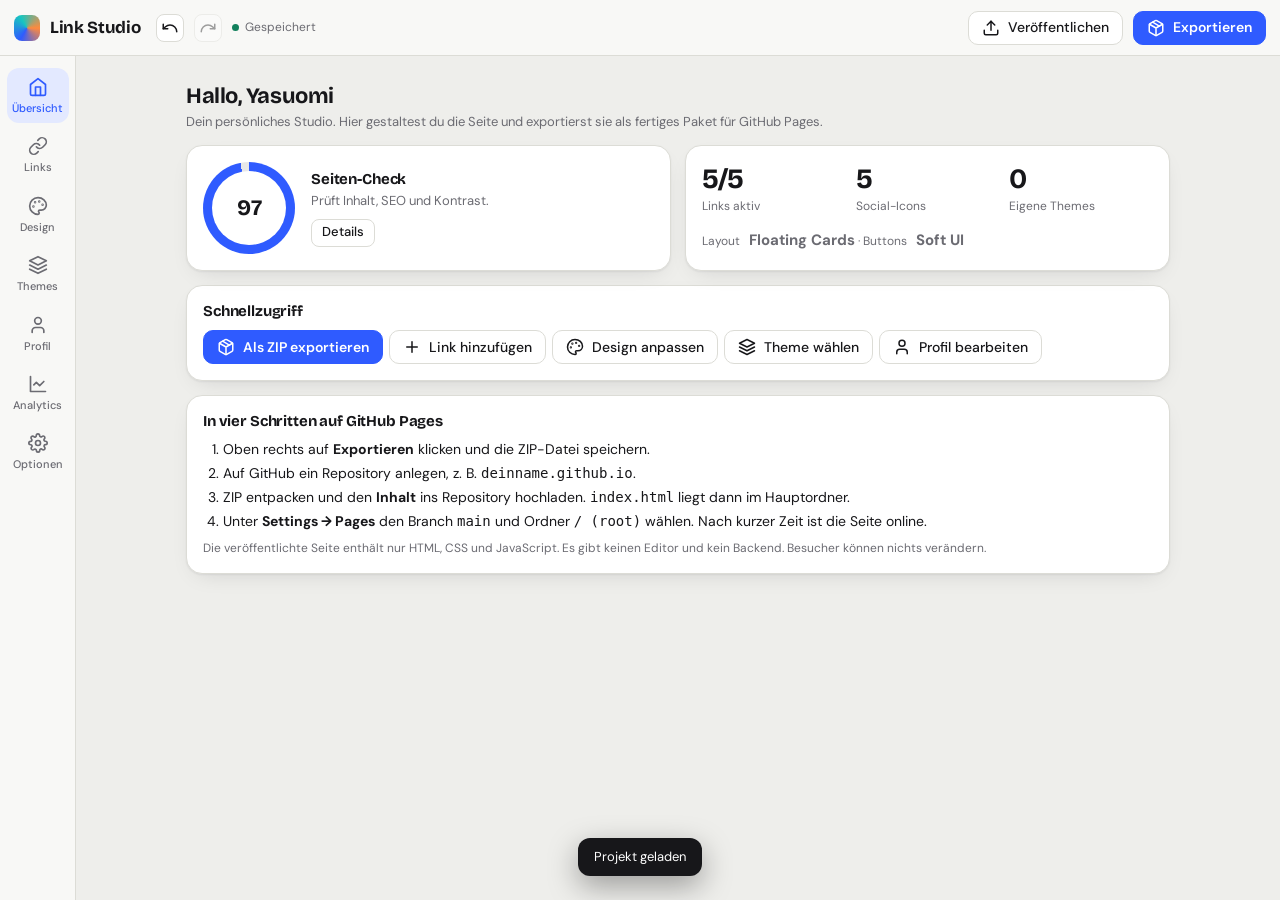
==== commit 88e41e1f: "Geheimer Zugang und Veröffentlichung auf GitHub im Editor - Seite: 10 schnelle Klicks auf das Profil" ====
--- a/editor/index.html
+++ b/editor/index.html
@@ -157,6 +157,7 @@
 .media.drop-on .th{border-color:var(--ed-acc);background-color:var(--ed-acc-soft)}
 .note{font-size:12px;color:var(--ed-mute);line-height:1.45;margin:6px 0 0}
 .note.warn{color:var(--ed-warn)}
+.sub.warn{color:var(--ed-warn)}.acts[hidden]{display:none}.prog{height:6px;border-radius:99px;background:var(--ed-line);overflow:hidden;margin:6px 0 14px}.prog i{display:block;height:100%;background:var(--ed-accent,#7c6bff);transition:width .3s}
 .hint{display:flex;gap:8px;padding:10px 12px;border-radius:12px;background:var(--ed-acc-soft);color:color-mix(in srgb,var(--ed-acc) 80%,var(--ed-ink));font-size:12.5px}
 .hint .ic{width:16px;height:16px;margin-top:1px}
 .tabs{display:flex;gap:4px;margin-bottom:12px}
@@ -200,7 +201,7 @@
   #app{grid-template-columns:1fr;grid-template-areas:"top" "main" "rail";grid-template-rows:52px 1fr 60px}
   .rail{flex-direction:row;justify-content:space-around;border-right:0;border-top:1px solid var(--ed-line);padding:4px;overflow-x:auto;gap:0}
   .rail button{width:auto;min-width:50px;flex:1;padding:6px 2px 4px;font-size:10px}
-  .top .hide-s{display:none}.brand span{display:none}#exportBtn span{display:none}#exportBtn{width:40px;padding:0}.top{gap:6px;padding:0 10px}
+  .top .hide-s{display:none}.brand span{display:none}#exportBtn span,#ghBtn span{display:none}#exportBtn,#ghBtn{width:40px;padding:0}.top{gap:6px;padding:0 10px}
   .wrap{padding:18px 14px 40px}
 }
 
@@ -347,7 +348,7 @@
   pt: { align: 'center', nameSize: 30, nameWeight: 700, nameColor: '', nameFx: 'none', bioSize: 15, bioColor: '', bioWidth: 44, gap: 10, handleShow: true },
   social: { style: 'glass', size: 44, pos: 'top' },
   fonts: { heading: 'Sora', body: 'Figtree', button: '', gf: '', file: '', fileName: '' },
-  bg: { type: 'mesh', angle: 155, speed: 45, image: '', video: '', posX: 50, posY: 50, size: 'cover', blur: 0, brightness: 100, contrast: 100, saturate: 100, opacity: 100, overlayOp: 0, orbs: true, orbCount: 3, orbSize: 55, orbInt: 45, pType: 'none', pCount: 60, pSize: 2, pSpeed: 40, pColor: '', pOp: 60, grain: false, grainAmt: 10, vignette: 25 },
+  bg: { type: 'mesh', angle: 155, speed: 45, image: '', video: '', posX: 50, posY: 50, size: 'cover', blur: 0, brightness: 100, contrast: 100, saturate: 100, opacity: 100, overlayOp: 0, orbs: true, orbCount: 3, orbSize: 55, orbInt: 45, pType: 'none', pCount: 60, pSize: 2, pSpeed: 40, pColor: '', pOp: 60, grain: false, grainAmt: 10, vignette: 0 },
   pal: { dark: PAL_DARK, light: PAL_LIGHT },
   button: { style: 'liquid', radius: 20, height: 62, width: 100, padX: 18, borderW: 1, blur: 22, shadow: 40, glow: 0, size: 16, weight: 600, align: 'center', iconPos: 'left', iconSize: 22, iconBox: true, arrow: true, upper: false, hover: 'lift', click: 'ripple', idle: 'none' },
   anim: { enter: 'fade-up', profileEnter: 'fade-up', duration: 750, stagger: 70, delay: 80, themeFx: true, cursorGlow: true, pointerLight: true },
@@ -355,7 +356,7 @@
 };
 const DEFAULT_STATE = {
   v: 1,
-  meta: { title: 'Dein Name – Links', description: 'Alle meine Links an einem Ort.', lang: 'de', favicon: '', ogImage: '', siteUrl: '', cname: '', noindex: false, footer: true, footerText: '', share: true, analytics: { provider: 'none', id: '', src: '' } },
+  meta: { title: 'Dein Name – Links', description: 'Alle meine Links an einem Ort.', lang: 'de', favicon: '', ogImage: '', siteUrl: '', cname: '', noindex: false, footer: true, footerText: '', share: true, secret: { on: true, path: 'editor/' }, analytics: { provider: 'none', id: '', src: '' } },
   profile: { name: 'Dein Name', handle: '@deinname', bio: 'Creator · Gamer · Entwickler\nHier findest du alles, was ich mache.', avatar: '', verified: true, badges: [{ id: 'b1', text: 'Creator', icon: 'sparkles', color: '' }] },
   socials: [
     { id: 's1', platform: 'instagram', url: 'https://instagram.com/', enabled: true }, { id: 's2', platform: 'tiktok', url: 'https://tiktok.com/', enabled: true },
@@ -463,7 +464,7 @@
 #bg>*{position:absolute;inset:0}
 .bg-media{background-size:cover;background-repeat:no-repeat}
 .bg-media video{width:100%;height:100%;object-fit:cover}
-.bg-orbs i,.bg-mesh i{position:absolute;border-radius:50%;filter:blur(70px);will-change:transform}
+.bg-orbs i,.bg-mesh i{position:absolute;border-radius:50%;-webkit-mask-image:radial-gradient(closest-side,#000 0,rgba(0,0,0,.75) 55%,transparent 100%);mask-image:radial-gradient(closest-side,#000 0,rgba(0,0,0,.75) 55%,transparent 100%);will-change:transform;contain:strict}
 .bg-ov{background:var(--overlay)}
 .bg-grain{mix-blend-mode:overlay;background-size:180px}
 #pc{width:100%;height:100%}
@@ -681,6 +682,7 @@
 @media (max-width:860px){.shell.split,.shell.split-r{flex-direction:column;gap:28px}.split .profile,.split-r .profile{position:static;flex:none;align-items:center;text-align:center}}
 @media (max-width:640px){.page{padding-left:16px;padding-right:16px}.bento{--cols:2!important}.grid.g3{--cols:2!important}.sp-2x2{grid-row:span 1}}
 @media (hover:none){.h-tilt{transform:none}}
+html.thumb *,html.thumb *::before,html.thumb *::after{animation:none!important;transition:none!important}
 @media (prefers-reduced-motion:reduce){*,*::before,*::after{animation-duration:.01ms!important;animation-iteration-count:1!important;animation-delay:0s!important;transition-duration:.01ms!important}.bg-mesh i,.bg-orbs i{animation:none!important}}
 `;
 const GRAIN = "url(\"data:image/svg+xml,%3Csvg xmlns='http://www.w3.org/2000/svg' width='180' height='180'%3E%3Cfilter id='n'%3E%3CfeTurbulence type='fractalNoise' baseFrequency='.85' numOctaves='2' stitchTiles='stitch'/%3E%3C/filter%3E%3Crect width='100%25' height='100%25' filter='url(%23n)'/%3E%3C/svg%3E\")";
@@ -718,7 +720,7 @@
   const gradient = 'linear-gradient(' + bg.angle + 'deg,var(--bg1),var(--bg2),var(--bg3))';
   if (bg.type === 'gradient') css += '.bg-base{background:' + gradient + '}\n';
   else if (bg.type === 'animated') css += '.bg-base{background:' + gradient + ';background-size:300% 300%;animation:gshift ' + gdur.toFixed(1) + 's ease infinite}\n';
-  else if (bg.type === 'mesh') css += '.bg-base{background:linear-gradient(' + bg.angle + 'deg,var(--bg1),color-mix(in srgb,var(--bg1) 70%,var(--bg2)))}\n.bg-mesh i:nth-child(1){left:-10vmax;top:-10vmax;width:70vmax;height:70vmax;background:var(--bg2);opacity:.9;animation:d1 ' + ddur.toFixed(0) + 's ease-in-out infinite}\n.bg-mesh i:nth-child(2){right:-14vmax;top:10vh;width:64vmax;height:64vmax;background:var(--bg3);opacity:.9;animation:d2 ' + (ddur * 1.2).toFixed(0) + 's ease-in-out infinite}\n.bg-mesh i:nth-child(3){left:10vw;bottom:-20vmax;width:60vmax;height:60vmax;background:color-mix(in srgb,var(--accent) 55%,var(--bg2));opacity:.55;animation:d3 ' + (ddur * 1.4).toFixed(0) + 's ease-in-out infinite}\n.bg-mesh i:nth-child(4){right:0;bottom:-10vmax;width:46vmax;height:46vmax;background:color-mix(in srgb,var(--accent2) 50%,var(--bg3));opacity:.45;animation:d4 ' + (ddur * 1.1).toFixed(0) + 's ease-in-out infinite}\n';
+  else if (bg.type === 'mesh') css += '.bg-base{background:linear-gradient(' + bg.angle + 'deg,var(--bg1),color-mix(in srgb,var(--bg1) 45%,var(--bg2)))}\n.bg-mesh i:nth-child(1){left:-10vmax;top:-10vmax;width:70vmax;height:70vmax;background:var(--bg2);opacity:.9;animation:d1 ' + ddur.toFixed(0) + 's ease-in-out infinite}\n.bg-mesh i:nth-child(2){right:-14vmax;top:10vh;width:64vmax;height:64vmax;background:var(--bg3);opacity:.9;animation:d2 ' + (ddur * 1.2).toFixed(0) + 's ease-in-out infinite}\n.bg-mesh i:nth-child(3){left:10vw;bottom:-20vmax;width:60vmax;height:60vmax;background:color-mix(in srgb,var(--accent) 55%,var(--bg2));opacity:.55;animation:d3 ' + (ddur * 1.4).toFixed(0) + 's ease-in-out infinite}\n.bg-mesh i:nth-child(4){right:0;bottom:-10vmax;width:46vmax;height:46vmax;background:color-mix(in srgb,var(--accent2) 50%,var(--bg3));opacity:.45;animation:d4 ' + (ddur * 1.1).toFixed(0) + 's ease-in-out infinite}\n';
   else css += '.bg-base{background:var(--bg1)}\n';
   if (bg.type === 'image' || bg.type === 'video') {
     const f = 'blur(' + bg.blur + 'px) brightness(' + bg.brightness + '%) contrast(' + bg.contrast + '%) saturate(' + bg.saturate + '%)';
@@ -733,7 +735,7 @@
   }
   css += '.bg-ov{opacity:' + (bg.overlayOp / 100) + '}\n';
   css += '.bg-grain{background-image:' + GRAIN + ';opacity:' + (bg.grainAmt / 100) + '}\n';
-  css += '.bg-vig{background:radial-gradient(ellipse at center,transparent 45%,rgba(0,0,0,' + (bg.vignette / 100).toFixed(2) + '))}\n';
+  css += '.bg-vig{background:radial-gradient(ellipse at center,transparent 62%,rgba(0,0,0,' + (bg.vignette / 100 * .55).toFixed(2) + '))}\n';
   css += '#cglow{background:radial-gradient(520px circle at var(--px,50%) var(--py,30%),color-mix(in srgb,var(--glow) 20%,transparent),transparent 62%)}\n';
   /* custom font face */
   if (d.fonts.file && ctx && ctx.res) { const u = ctx.res(d.fonts.file, 'font'); if (u) css += '@font-face{font-family:"LB Custom";src:url("' + u + '");font-display:swap}\n'; }
@@ -847,12 +849,18 @@
   return h;
 }
 
+/* Geheimer Zugang: nur relative Pfade (kein Schema, kein //), sonst Standard */
+function secretPath(S) {
+  const sc = S.meta && S.meta.secret; if (!sc || !sc.on) return '';
+  const p = String(sc.path || '').trim();
+  return p && !/^([a-z][a-z0-9+.\-]*:|\/\/|\\)/i.test(p) ? p : 'editor/';
+}
 function pageCfg(S, ctx) {
   const d = S.design, bg = d.bg;
   return {
     mode: d.siteMode, toggle: !!d.toggle, cursorGlow: !!d.anim.cursorGlow, pointerLight: !!d.anim.pointerLight, shareOn: !!S.meta.share, title: S.meta.title,
     p: { type: bg.pType, count: bg.pCount, size: bg.pSize, speed: bg.pSpeed, color: bg.pColor, op: bg.pOp },
-    analytics: S.meta.analytics.provider, preview: !!ctx.preview, force: ctx.force || '', thumb: !!ctx.thumb, themeFx: !!d.anim.themeFx
+    secret: secretPath(S), analytics: S.meta.analytics.provider, preview: !!ctx.preview, force: ctx.force || '', thumb: !!ctx.thumb, themeFx: !!d.anim.themeFx
   };
 }
 LB.build = function (S, ctx) {
@@ -977,6 +985,15 @@
       } /*/PV*/
     });
     /*PV*/ if (PREVIEW) { document.addEventListener('click', function (e) { if (e.target.closest('a')) e.preventDefault(); }, true); } /*/PV*/
+    if (cfg.secret && !PREVIEW && !cfg.preview) {
+      var sn = 0, sl = 0;
+      document.addEventListener('click', function (e) {
+        if (!e.target.closest || !e.target.closest('.av')) return;
+        var now = Date.now();
+        sn = (sn > 0 && now - sl <= 3000) ? sn + 1 : 1; sl = now;
+        if (sn >= 10) { sn = 0; location.href = cfg.secret; }
+      });
+    }
   }
   function start(c) { cfg = c; applyTheme(false); bind(); startP(); }
   /*PV*/
@@ -1054,7 +1071,7 @@
   if (exp) {
     return '<!DOCTYPE html>\n<html lang="' + esc(m.lang) + '" data-theme="' + (d.siteMode === 'light' ? 'light' : 'dark') + '"><head>' + head + '<link rel="stylesheet" href="assets/css/style.css"></head><body><div id="root">' + b.html + '</div>' + cfgJson + '<script src="assets/js/main.js" defer><\/script></body></html>\n';
   }
-  return '<!DOCTYPE html>\n<html lang="' + esc(m.lang) + '" data-theme="dark"><head>' + head + '<style id="site-css">' + b.css.replace(/<\/style/gi, '<\\/style') + '</style></head><body><div id="root">' + b.html + '</div>' + cfgJson + '<script>' + runtimeSource(!ctx.thumb).replace(/<\/script/gi, '<\\/script') + '<\/script></body></html>';
+  return '<!DOCTYPE html>\n<html lang="' + esc(m.lang) + '" data-theme="dark"' + (ctx.thumb ? ' class="thumb"' : '') + '><head>' + head + '<style id="site-css">' + b.css.replace(/<\/style/gi, '<\\/style') + '</style></head><body><div id="root">' + b.html + '</div>' + cfgJson + '<script>' + runtimeSource(!ctx.thumb).replace(/<\/script/gi, '<\\/script') + '<\/script></body></html>';
 };
 
 /* ---------- ZIP (store + deflate-raw) ---------- */
@@ -1235,6 +1252,7 @@
 async function loadProject() {
   let p = null;
   try { p = await DB.get('kv', 'project'); if (p) ui.storage = 'idb'; else ui.storage = 'idb'; } catch (e) { try { p = JSON.parse(localStorage.getItem('link-studio') || 'null'); ui.storage = p ? 'ls' : 'none'; if (!p) { localStorage.setItem('lb-t', '1'); localStorage.removeItem('lb-t'); ui.storage = 'ls'; } } catch (e2) { ui.storage = 'none'; } }
+  ui.had = !!(p && p.state);
   if (p && p.state) {
     S = normalize(p.state); themes = p.themes || []; ui.ed = p.ed || 'auto'; ui.pmode = p.pmode || 'dark';
     if (ui.storage === 'idb') {
@@ -1617,7 +1635,7 @@
   const m = S.meta;
   return '<div class="wrap"><h1 class="h1">Einstellungen</h1><p class="sub">Seitendaten, Export und Projektdateien.</p><div class="grid2">' +
     '<div class="card"><h2 class="h2" style="margin-bottom:6px">Seite</h2>' + cText('Seitentitel (Browser-Tab)', 'meta.title', { max: 80 }) + cText('Beschreibung (Suchmaschinen, Vorschau)', 'meta.description', { area: true, rows: 3, max: 200 }) + cText('Sprache (z. B. de, en)', 'meta.lang', { max: 5 }) + cMedia('Favicon', 'meta.favicon', { max: 256, alpha: true, square: true, note: 'Ohne Datei wird ein Icon mit deinem Anfangsbuchstaben erzeugt.' }) + cMedia('Vorschaubild für Messenger (1200×630)', 'meta.ogImage', { max: 1200, note: 'Braucht die Seiten-URL unten.' }) + cText('Seiten-URL', 'meta.siteUrl', { ph: 'https://deinname.github.io/', type: 'url', note: 'Optional. Für canonical-Link und Vorschaubild.' }) + cText('Eigene Domain (CNAME)', 'meta.cname', { ph: 'links.deinedomain.de', note: 'Optional. Erzeugt die Datei CNAME im ZIP.' }) + cTog('Suchmaschinen aussperren (noindex)', 'meta.noindex') + cTog('Teilen-Button anzeigen', 'meta.share') + cTog('Fußzeile anzeigen', 'meta.footer', 'view') + (m.footer ? cText('Fußzeilentext', 'meta.footerText', { ph: '© ' + new Date().getFullYear() + ' ' + S.profile.name }) : '') + '</div>' +
-    '<div style="display:flex;flex-direction:column;gap:14px"><div class="card"><h2 class="h2" style="margin-bottom:6px">Export</h2><p class="sub">Erzeugt ein ZIP mit index.html, CSS, JS und deinen Medien. Es ist vollständig statisch und braucht weder Editor noch Backend.</p><button type="button" class="btn pri" data-act="export">' + ico('package') + 'Als ZIP exportieren</button></div>' +
+    '<div style="display:flex;flex-direction:column;gap:14px">' + ghCard() + '<div class="card"><h2 class="h2" style="margin-bottom:6px">Geheimer Zugang</h2>' + cTog('Geheimer Zugang: 10× auf das Profilbild tippen', 'meta.secret.on') + cText('Pfad zum Editor', 'meta.secret.path', { max: 120, ph: 'editor/', note: 'Relativer Link, der nach 10 schnellen Tipps (höchstens 3 Sekunden Pause) auf das Profilbild der fertigen Seite geöffnet wird. Ohne sichtbares Feedback, in der Vorschau aus.' }) + '</div><div class="card"><h2 class="h2" style="margin-bottom:6px">Export</h2><p class="sub">Erzeugt ein ZIP mit index.html, CSS, JS und deinen Medien. Es ist vollständig statisch und braucht weder Editor noch Backend.</p><button type="button" class="btn pri" data-act="export">' + ico('package') + 'Als ZIP exportieren</button></div>' +
     '<div class="card"><h2 class="h2" style="margin-bottom:6px">Projekt</h2><p class="sub">Dein Stand liegt im Browser (' + (ui.storage === 'idb' ? 'IndexedDB' : ui.storage === 'ls' ? 'localStorage, ohne Medien' : 'nicht verfügbar') + '). Für Backups und Gerätewechsel gibt es die Projektdatei mit allen Medien.</p><div class="chips"><button type="button" class="btn" data-act="saveproject">' + ico('download') + 'Projekt sichern</button><button type="button" class="btn" data-act="loadproject">' + ico('upload') + 'Projekt laden</button><button type="button" class="btn danger" data-act="resetall">' + ico('trash') + 'Alles zurücksetzen</button></div></div>' +
     '<div class="card"><h2 class="h2" style="margin-bottom:6px">Editor</h2>' + '<div class="ctl"><div class="ctl-h"><label>Darstellung des Editors</label></div><div class="seg full">' + [['auto', 'Auto'], ['light', 'Hell'], ['dark', 'Dunkel']].map(x => '<button type="button" class="' + (ui.ed === x[0] ? 'on' : '') + '" data-act="edtheme" data-val="' + x[0] + '">' + x[1] + '</button>').join('') + '</div></div><p class="note"><span class="kbd">Strg/⌘ Z</span> Rückgängig · <span class="kbd">Strg/⌘ ⇧ Z</span> Wiederholen · Griff + <span class="kbd">↑ ↓</span> Link verschieben</p></div></div></div></div>';
 }
@@ -1629,7 +1647,7 @@
     '<button type="button" class="btn sm ib" id="undo" title="Rückgängig (Strg+Z)" aria-label="Rückgängig">' + ico('undo') + '</button><button type="button" class="btn sm ib" id="redo" title="Wiederholen" aria-label="Wiederholen">' + ico('redo') + '</button>' +
     '<span class="save hide-s" id="saveState">Gespeichert</span><span class="sp"></span>' +
     '<div class="seg mobile-bar" id="viewSeg"><button type="button" data-view="edit" class="on">Bearbeiten</button><button type="button" data-view="preview">Vorschau</button></div>' +
-    '<button type="button" class="btn pri" id="exportBtn" data-act="export">' + ico('package') + '<span>Exportieren</span></button></header>' +
+    '<button type="button" class="btn" id="ghBtn" data-act="ghpub" title="Auf GitHub veröffentlichen">' + ico('upload') + '<span>Veröffentlichen</span></button><button type="button" class="btn pri" id="exportBtn" data-act="export">' + ico('package') + '<span>Exportieren</span></button></header>' +
     '<nav class="rail" id="rail" aria-label="Bereiche"></nav>' +
     '<div class="edit-col"><aside class="panel" id="panel"></aside><aside class="insp" id="insp"></aside></div>' +
     '<section class="stage" aria-label="Live-Vorschau"><div class="stage-bar"><div class="seg" id="devSeg"><button type="button" data-dev="mobile" aria-label="Mobil">' + ico('phoneui') + '</button><button type="button" data-dev="tablet" aria-label="Tablet">' + ico('tablet') + '</button><button type="button" data-dev="desktop" aria-label="Desktop">' + ico('monitor') + '</button></div>' +
@@ -1682,7 +1700,7 @@
   pv.contentWindow.postMessage(Object.assign({ __lb: 1, t: 'update', css: b.css, html: b.html, cfg: b.cfg, fonts: b.fonts, mode: ui.pmode, noIntro: ui.introDone }, extra || {}), '*');
   ui.introDone = true;
 }
-function schedulePreview() { clearTimeout(pvT); pvT = setTimeout(() => postUpdate(), 40); }
+function schedulePreview() { if (pvT) return; pvT = setTimeout(() => { pvT = 0; postUpdate(); }, 60); }
 function toPreview(msg) { const pv = $('#pv'); if (pv && pv.contentWindow && frameReady) pv.contentWindow.postMessage(Object.assign({ __lb: 1 }, msg), '*'); }
 function fitFrame() {
   const body = $('#stageBody'), fr = $('#frame'); if (!body || !fr || !body.clientWidth) return;
@@ -1742,6 +1760,150 @@
 }
 function pickFile(accept, cb) { const i = document.createElement('input'); i.type = 'file'; i.accept = accept; i.style.cssText = 'position:fixed;left:0;top:0;opacity:0;width:1px;height:1px'; i.onchange = () => { cb(i.files[0]); setTimeout(() => i.remove(), 1000); }; document.body.appendChild(i); i.click(); }
 
+/* ---------- GitHub-Veröffentlichung ---------- */
+/* Einstellungen (inkl. Token) liegen NUR in localStorage unter "lb-gh". Nie in S, IndexedDB, Projektdatei, Themes oder Export. */
+const GH_KEY = 'lb-gh';
+const GH_DEF = { user: 'yasuomiii', repo: 'linkme', branch: 'main', token: '', pagePath: 'index.html', projPath: 'editor/projekt.json', sha: '' };
+function ghGet() { let o = {}; try { o = JSON.parse(localStorage.getItem(GH_KEY) || '{}') || {}; } catch (e) { } const r = Object.assign({}, GH_DEF); for (const k in GH_DEF) if (typeof o[k] === 'string' && (o[k] || k === 'token' || k === 'sha')) r[k] = o[k]; return r; }
+function ghSet(patch) { const v = Object.assign(ghGet(), patch); try { localStorage.setItem(GH_KEY, JSON.stringify(v)); return true; } catch (e) { return false; } }
+function ghSupported() { return location.protocol === 'https:' && !window.claude || /^(localhost|127\.0\.0\.1)$/.test(location.hostname); }
+const GH_NOT_SUPPORTED = 'Das Veröffentlichen geht nur auf deiner gehosteten Seite (https), zum Beispiel unter deinname.github.io/editor/. In der Vorschau, in einem Artifact oder als lokal geöffnete Datei (file://) ist es nicht möglich. Öffne dafür deinen Editor auf GitHub Pages.';
+class GhError extends Error { constructor(msg, status) { super(msg); this.status = status; } }
+const ghEnc = p => String(p).replace(/^\/+/, '').split('/').map(encodeURIComponent).join('/');
+function ghErr(status, what) {
+  if (status === 401) return 'Der Token ist ungültig oder abgelaufen. Erstelle in GitHub einen neuen Token.';
+  if (status === 403 || status === 404) return 'Repo nicht gefunden oder keine Berechtigung. Prüfe Benutzername und Repo-Name und ob der Token die Berechtigung „Contents: Read and write“ für dieses Repo hat.';
+  if (status === 409 || status === 422) return 'GitHub hat die Änderung abgelehnt (Konflikt). Bitte noch einmal versuchen.';
+  if (status === 429) return 'GitHub bremst gerade (zu viele Anfragen). Warte kurz und versuche es erneut.';
+  return 'GitHub-Fehler (' + status + ')' + (what ? ' bei ' + what : '') + '.';
+}
+async function ghFetch(cfg, method, path, body, accept) {
+  const headers = { Authorization: 'Bearer ' + cfg.token, Accept: accept || 'application/vnd.github+json', 'X-GitHub-Api-Version': '2022-11-28' };
+  if (body !== undefined) headers['Content-Type'] = 'application/json';
+  let r;
+  try { r = await fetch('https://api.github.com' + path, { method, headers, body: body === undefined ? undefined : JSON.stringify(body), cache: 'no-store' }); }
+  catch (e) { throw new GhError('Keine Verbindung zu GitHub. Prüfe dein Netzwerk (oder ob ein Blocker api.github.com sperrt).', 0); }
+  return r;
+}
+const ghRepoPath = c => '/repos/' + encodeURIComponent(c.user) + '/' + encodeURIComponent(c.repo);
+const ghContentsPath = (c, p) => ghRepoPath(c) + '/contents/' + ghEnc(p);
+/* sha einer Datei oder null, wenn sie nicht existiert */
+async function ghFileSha(c, p) {
+  const r = await ghFetch(c, 'GET', ghContentsPath(c, p) + '?ref=' + encodeURIComponent(c.branch));
+  if (r.status === 404) { /* 404 = Datei fehlt ODER Repo/Rechte falsch: Repo prüfen */ const rr = await ghFetch(c, 'GET', ghRepoPath(c)); if (rr.ok) return null; throw new GhError(ghErr(rr.status === 401 ? 401 : 404), rr.status); }
+  if (!r.ok) throw new GhError(ghErr(r.status, p), r.status);
+  const j = await r.json(); if (Array.isArray(j)) throw new GhError('„' + p + '“ ist ein Ordner, keine Datei.', 0);
+  return j.sha || null;
+}
+async function ghFileText(c, p) {
+  const r = await ghFetch(c, 'GET', ghContentsPath(c, p) + '?ref=' + encodeURIComponent(c.branch), undefined, 'application/vnd.github.raw+json');
+  if (!r.ok) throw new GhError(ghErr(r.status, p), r.status);
+  return r.text();
+}
+/* Base64 ohne btoa auf rohem String: Blob + FileReader, funktioniert mit Unicode und großen Dateien */
+async function ghB64(text) { const u = await blobToDataUrl(new Blob([text], { type: 'application/octet-stream' })); return u.slice(u.indexOf(',') + 1); }
+async function ghPut(c, p, text, msg) {
+  const content = await ghB64(text);
+  let sha = await ghFileSha(c, p);
+  for (let attempt = 0; ; attempt++) {
+    const body = { message: msg, content, branch: c.branch }; if (sha) body.sha = sha;
+    const r = await ghFetch(c, 'PUT', ghContentsPath(c, p), body);
+    if (r.ok) { const j = await r.json(); return (j.content && j.content.sha) || ''; }
+    if ((r.status === 409 || r.status === 422) && attempt === 0) { sha = await ghFileSha(c, p); continue; }
+    throw new GhError(ghErr(r.status, p), r.status);
+  }
+}
+function ghFieldsOk(c) {
+  if (!c.token) return 'Trage zuerst unter Optionen → GitHub-Veröffentlichung deinen Token ein.';
+  if (!c.user || !c.repo || !c.branch || !c.pagePath || !c.projPath) return 'Bitte fülle in den Optionen alle Felder der GitHub-Veröffentlichung aus.';
+  if (!/^[\x21-\x7e]+$/.test(c.token)) return 'Der Token enthält ungültige Zeichen. Kopiere ihn noch einmal ohne Leerzeichen.';
+  return '';
+}
+function ghInfo(title, text, goSettings) {
+  return new Promise(res => modal('<h3>' + esc(title) + '</h3><p class="sub">' + esc(text) + '</p><div class="acts">' + (goSettings ? '<button class="btn" data-go>Zu den Optionen</button>' : '') + '<button class="btn pri" data-y autofocus>OK</button></div>', (bg, close) => {
+    $('[data-y]', bg).onclick = () => { close(); res(); };
+    const g = $('[data-go]', bg); if (g) g.onclick = () => { close(); ui.section = 'settings'; ui.view = 'edit'; renderAll(); res(); };
+  }));
+}
+let ghBusy = false;
+async function ghTest(out) {
+  if (!ghSupported()) { out(GH_NOT_SUPPORTED, 'warn'); return; }
+  const c = ghGet(), bad = ghFieldsOk(c); if (bad) { out(bad, 'warn'); return; }
+  out('Prüfe Verbindung …');
+  try {
+    const r = await ghFetch(c, 'GET', ghRepoPath(c));
+    if (!r.ok) { out(ghErr(r.status), 'warn'); return; }
+    const j = await r.json();
+    if (j.permissions && j.permissions.push === false) { out('Repo gefunden, aber der Token darf dort nicht schreiben. Nötig: „Contents: Read and write“.', 'warn'); return; }
+    const b = await ghFetch(c, 'GET', ghRepoPath(c) + '/branches/' + ghEnc(c.branch));
+    if (b.status === 404) { out('Repo ist erreichbar, aber den Branch „' + c.branch + '“ gibt es nicht.', 'warn'); return; }
+    if (!b.ok) { out(ghErr(b.status), 'warn'); return; }
+    out('Verbindung ok: ' + j.full_name + ' (Branch ' + c.branch + ')', 'ok');
+  } catch (e) { out(e && e.message || 'Unbekannter Fehler', 'warn'); }
+}
+async function ghPublish() {
+  if (ghBusy) return;
+  if (!ghSupported()) { await ghInfo('Veröffentlichen nicht möglich', GH_NOT_SUPPORTED); return; }
+  const c = ghGet(), bad = ghFieldsOk(c);
+  if (bad) { await ghInfo('GitHub einrichten', bad, true); return; }
+  ghBusy = true;
+  const close = modal('<h3>Auf GitHub veröffentlichen</h3><p class="sub" id="ghSub">Starte …</p><div class="prog"><i id="ghBar" style="width:0%"></i></div><div class="acts" id="ghActs" hidden><button class="btn pri" data-close>Schließen</button></div>');
+  const bg = $('.modal-bg:last-of-type'), step = (t, pct) => { $('#ghSub', bg).textContent = t; $('#ghBar', bg).style.width = pct + '%'; };
+  const fin = (t, ok) => { $('#ghSub', bg).textContent = t; $('#ghSub', bg).className = 'sub' + (ok ? '' : ' warn'); if (ok) $('#ghBar', bg).style.width = '100%'; const a = $('#ghActs', bg); a.hidden = false; $('[data-close]', bg).onclick = close; ghBusy = false; };
+  try {
+    step('Prüfe Stand auf GitHub …', 8);
+    const remoteSha = await ghFileSha(c, c.projPath);
+    if (c.sha && remoteSha && remoteSha !== c.sha) {
+      if (!await ask('Auf GitHub liegt ein neuerer Stand', 'Auf GitHub liegt ein neuerer Stand. Überschreiben?', 'Überschreiben', true)) { close(); ghBusy = false; return; }
+    }
+    step('Erzeuge Seite …', 22);
+    const html = await LB.exportSingle(S, id => media.get(id), blobToDataUrl);
+    step('Erzeuge Projektdatei …', 40);
+    const proj = await projectToFile();
+    step('Speichere ' + c.pagePath + ' …', 55);
+    await ghPut(c, c.pagePath, html, 'Seite aktualisiert (Link Studio)');
+    step('Speichere ' + c.projPath + ' …', 80);
+    const sha = await ghPut(c, c.projPath, proj, 'Projekt aktualisiert (Link Studio)');
+    if (sha) ghSet({ sha });
+    fin('Gespeichert. In 1–2 Minuten ist die Seite live.', true);
+  } catch (e) { fin('Veröffentlichen fehlgeschlagen: ' + (e && e.message || 'Unbekannter Fehler'), false); }
+}
+async function ghPull() {
+  if (ghBusy) return;
+  if (!ghSupported()) { await ghInfo('Laden nicht möglich', GH_NOT_SUPPORTED); return; }
+  const c = ghGet(), bad = ghFieldsOk(c);
+  if (bad) { await ghInfo('GitHub einrichten', bad, true); return; }
+  if (!await ask('Neuesten Stand von GitHub laden?', 'Dein aktueller Stand in diesem Editor wird überschrieben. Sichere ihn vorher, wenn du ihn behalten willst.', 'Laden', true)) return;
+  ghBusy = true;
+  try {
+    toast('Lade von GitHub …');
+    const sha = await ghFileSha(c, c.projPath);
+    if (!sha) { toast('Auf GitHub gibt es noch keine Projektdatei.', 4000); return; }
+    const txt = await ghFileText(c, c.projPath);
+    let o; try { o = JSON.parse(txt); } catch (e) { o = null; }
+    if (!o || o.format !== 'link-studio-project' || !o.state) { toast('Die Datei auf GitHub ist keine gültige Projektdatei.', 4000); return; }
+    await loadProjectText(txt); ghSet({ sha }); if (ui.section === 'settings') renderMain();
+  } catch (e) { toast(e && e.message || 'Laden fehlgeschlagen', 5000); }
+  finally { ghBusy = false; }
+}
+function ghCard() {
+  const c = ghGet(), f = (k, label, ph) => '<div class="ctl"><div class="ctl-h"><label for="gh-' + k + '">' + label + '</label></div><input class="in" id="gh-' + k + '" data-gh="' + k + '" value="' + esc(c[k]) + '" placeholder="' + esc(ph || '') + '" autocomplete="off" autocapitalize="off" spellcheck="false"></div>';
+  return '<div class="card"><h2 class="h2" style="margin-bottom:6px">GitHub-Veröffentlichung</h2><p class="sub">Speichert Seite und Projekt direkt in dein Repo. Die Daten bleiben nur in diesem Browser (localStorage), nie im Projekt oder Export.</p>' +
+    f('user', 'Benutzername') + f('repo', 'Repo') + f('branch', 'Branch') +
+    '<div class="ctl"><div class="ctl-h"><label for="gh-token">Token</label></div><input class="in" type="password" id="gh-token" data-gh="token" value="" placeholder="' + (c.token ? 'Token gespeichert (zum Ändern neu eintragen)' : 'Fine-grained Token einfügen') + '" autocomplete="new-password" spellcheck="false"><p class="note">Fine-grained Personal Access Token, nur für dieses Repo, mit „Contents: Read and write“.</p></div>' +
+    f('pagePath', 'Pfad der Seite') + f('projPath', 'Pfad des Projekts') +
+    '<p class="note" id="ghMsg" role="status"></p>' +
+    '<div class="chips"><button type="button" class="btn pri" data-act="ghpub">' + ico('upload') + 'Veröffentlichen</button><button type="button" class="btn" data-act="ghtest">Verbindung testen</button><button type="button" class="btn" data-act="ghpull">Neuesten Stand von GitHub laden</button><button type="button" class="btn danger" data-act="ghnotoken">Token entfernen</button></div></div>';
+}
+document.addEventListener('change', e => {
+  const el = e.target.closest && e.target.closest('[data-gh]'); if (!el) return;
+  const k = el.dataset.gh; let v = el.value.trim();
+  if (k === 'token') { if (!v) return; ghSet({ token: v }); el.value = ''; el.placeholder = 'Token gespeichert (zum Ändern neu eintragen)'; return; }
+  if (!v) v = GH_DEF[k];
+  if (k === 'pagePath' || k === 'projPath') v = v.replace(/^\/+/, '');
+  ghSet({ [k]: v }); el.value = v;
+});
+
 /* ---------- export ---------- */
 async function openExport() {
   const fname = (slug(S.profile.name) || 'link-seite') + '-links.zip';
@@ -1756,13 +1918,17 @@
       (r.warnings.length ? '<p class="note warn">' + r.warnings.map(esc).join('<br>') + '</p>' : '') +
       '<p class="note">Die Seite enthält keinen Editor und kein Backend. Alle Pfade sind relativ und passen zu GitHub Pages, auch unter /repo/.</p>' +
       '<details class="sec" style="margin-top:12px"><summary>Alternative: Dateien einzeln kopieren</summary><div class="in-sec"><p class="note">Falls das Speichern der ZIP-Datei hier nicht klappt. Lege die Dateien mit genau diesen Pfaden an. Medien (Bilder, Video, Schriften) lassen sich so nicht kopieren.</p><div class="files">' + texts.map((f, i) => '<div><span>' + esc(f.name) + '</span><button type="button" class="btn sm" data-copyfile="' + i + '">Kopieren</button></div>').join('') + '</div></div></details>' +
-      '<div class="acts"><button type="button" class="btn" data-close>Schließen</button><button type="button" class="btn" data-savesingle title="Alles in einer einzigen index.html, praktisch zum Hochladen am Handy">Einzelne Datei</button><button type="button" class="btn pri" data-savezip>' + ico('download') + 'ZIP speichern</button></div>';
+      '<div class="acts"><button type="button" class="btn" data-close>Schließen</button><button type="button" class="btn" data-saveall title="Deine fertige Seite plus dieser Editor plus dein Stand in einem Paket">Alles (Editor + Seite)</button><button type="button" class="btn" data-savesingle title="Alles in einer einzigen index.html, praktisch zum Hochladen am Handy">Einzelne Datei</button><button type="button" class="btn" data-ghpub title="Seite und Projekt direkt in dein GitHub-Repo schreiben">' + ico('upload') + 'Auf GitHub veröffentlichen</button><button type="button" class="btn pri" data-savezip>' + ico('download') + 'ZIP speichern</button></div>';
     const bg = $('.modal-bg:last-of-type');
     $('[data-close]', bg).onclick = close;
     $('[data-savezip]', bg).onclick = async () => {
       const res = await saveFile(fname, blob);
       if (res === 'saved' || res === 'anchor') { toast('ZIP gespeichert: ' + fname); close(); }
       else if (res === 'failed') toast('Speichern nicht möglich. Nutze „Dateien einzeln kopieren“.', 5000);
+    };
+    $('[data-ghpub]', bg).onclick = () => { close(); ghPublish(); };
+    $('[data-saveall]', bg).onclick = async () => {
+      try { const a = await buildAllZip(), res = await saveFile((slug(S.profile.name) || 'link-seite') + '-komplett.zip', a.blob); if (res === 'saved' || res === 'anchor') { toast('Komplett-ZIP gespeichert'); close(); } else if (res === 'failed') toast('Speichern nicht möglich.', 5000); } catch (er) { toast('Fehler: ' + (er && er.message || er)); }
     };
     $('[data-savesingle]', bg).onclick = async () => {
       try { const h = await LB.exportSingle(S, id => media.get(id), blobToDataUrl); const res = await saveFile('index.html', new Blob([h], { type: 'text/html' })); if (res === 'saved' || res === 'anchor') { toast('index.html gespeichert'); close(); } else if (res === 'failed') toast('Speichern nicht möglich.', 5000); } catch (er) { toast('Fehler: ' + (er && er.message || er)); }
@@ -1774,6 +1940,23 @@
       }
     });
   } catch (e) { $('#exSub').textContent = 'Export fehlgeschlagen: ' + (e && e.message || e); }
+}
+function editorSource() {
+  const c = document.documentElement.cloneNode(true);
+  c.querySelector('#root').innerHTML = '';
+  $$('.modal-bg,.toast', c).forEach(x => x.remove());
+  $$('script', c).forEach(x => { if (!x.textContent.includes('window.LBApp')) x.remove(); });
+  c.removeAttribute('data-ed'); c.removeAttribute('data-theme'); c.removeAttribute('style');
+  return '<!DOCTYPE html>\n' + c.outerHTML;
+}
+async function buildAllZip() {
+  const r = await LB.exportSite(S, id => media.get(id)), enc = new TextEncoder();
+  const files = r.files.filter(f => f.name !== 'README.md' && f.name !== 'robots.txt');
+  files.push({ name: 'robots.txt', data: enc.encode('User-agent: *\nDisallow: /editor/\nAllow: /\n'), compress: true });
+  files.push({ name: 'editor/index.html', data: enc.encode(editorSource()), compress: true });
+  files.push({ name: 'editor/projekt.json', data: enc.encode(await projectToFile()), compress: true });
+  files.push({ name: 'README.md', data: enc.encode('# Meine Link-Seite\n\n- `index.html` + `assets/`: deine öffentliche Link-Seite\n- `editor/index.html`: dein Link Studio (Editor)\n- `editor/projekt.json`: dein Stand, wird beim ersten Öffnen des Editors automatisch geladen\n\n## Veröffentlichen\n1. ZIP entpacken, **Inhalt** ins GitHub-Repo hochladen.\n2. Settings > Pages: Branch `main`, Ordner `/ (root)`.\n3. Seite: `https://DEINNAME.github.io/REPO/`, Editor: `.../editor/`.\n\n## Weiterbearbeiten\nEditor öffnen, ändern, wieder "Alles (Editor + Seite)" exportieren und im Repo ersetzen.\n'), compress: true });
+  return { files, blob: await LB.makeZip(files), warnings: r.warnings };
 }
 async function projectToFile() {
   const mm = {}; for (const id of referencedMedia()) { const m = media.get(id); if (m) mm[id] = { name: m.name, mime: m.mime, data: await blobToDataUrl(m.blob) }; }
@@ -1823,6 +2006,10 @@
     case 'saveproject': { const r = await saveFile((slug(S.profile.name) || 'projekt') + '.link-studio.json', await projectToFile()); if (r === 'saved' || r === 'anchor') toast('Projekt gesichert'); break; }
     case 'loadproject': pickFile('.json,application/json', async f => { if (f) loadProjectText(await f.text()); }); break;
     case 'resetall': if (await ask('Alles zurücksetzen?', 'Seite, Themes und Medien werden auf den Startzustand gesetzt. Sichere vorher dein Projekt, wenn du etwas behalten willst.', 'Alles zurücksetzen', true)) { S = LB.fresh(); themes = []; ui.sel = null; hpush(null); renderAll(); changed(); } break;
+    case 'ghpub': ghPublish(); break;
+    case 'ghpull': ghPull(); break;
+    case 'ghnotoken': ghSet({ token: '' }); { const t = $('#gh-token'); if (t) { t.value = ''; t.placeholder = 'Fine-grained Token einfügen'; } } toast('Token entfernt'); break;
+    case 'ghtest': { const m = $('#ghMsg'), b = el; b.disabled = true; await ghTest((t, k) => { if (m) { m.textContent = t; m.className = 'note' + (k === 'warn' ? ' warn' : ''); } }); b.disabled = false; break; }
     case 'edtheme': ui.ed = val; applyEd(); scheduleSave(); renderMain(); break;
   }
 }
@@ -1899,6 +2086,7 @@
 async function init() {
   skeleton();
   await loadProject();
+  if (!ui.had && /^https?:/.test(location.protocol)) { try { const r = await fetch('projekt.json', { cache: 'no-store' }); if (r.ok) await loadProjectText(await r.text()); } catch (er) { } }
   if (S.design.siteMode === 'light' && !ui.pmode) ui.pmode = 'light';
   applyEd(); hpush(null);
   renderAll(); mountPreview();
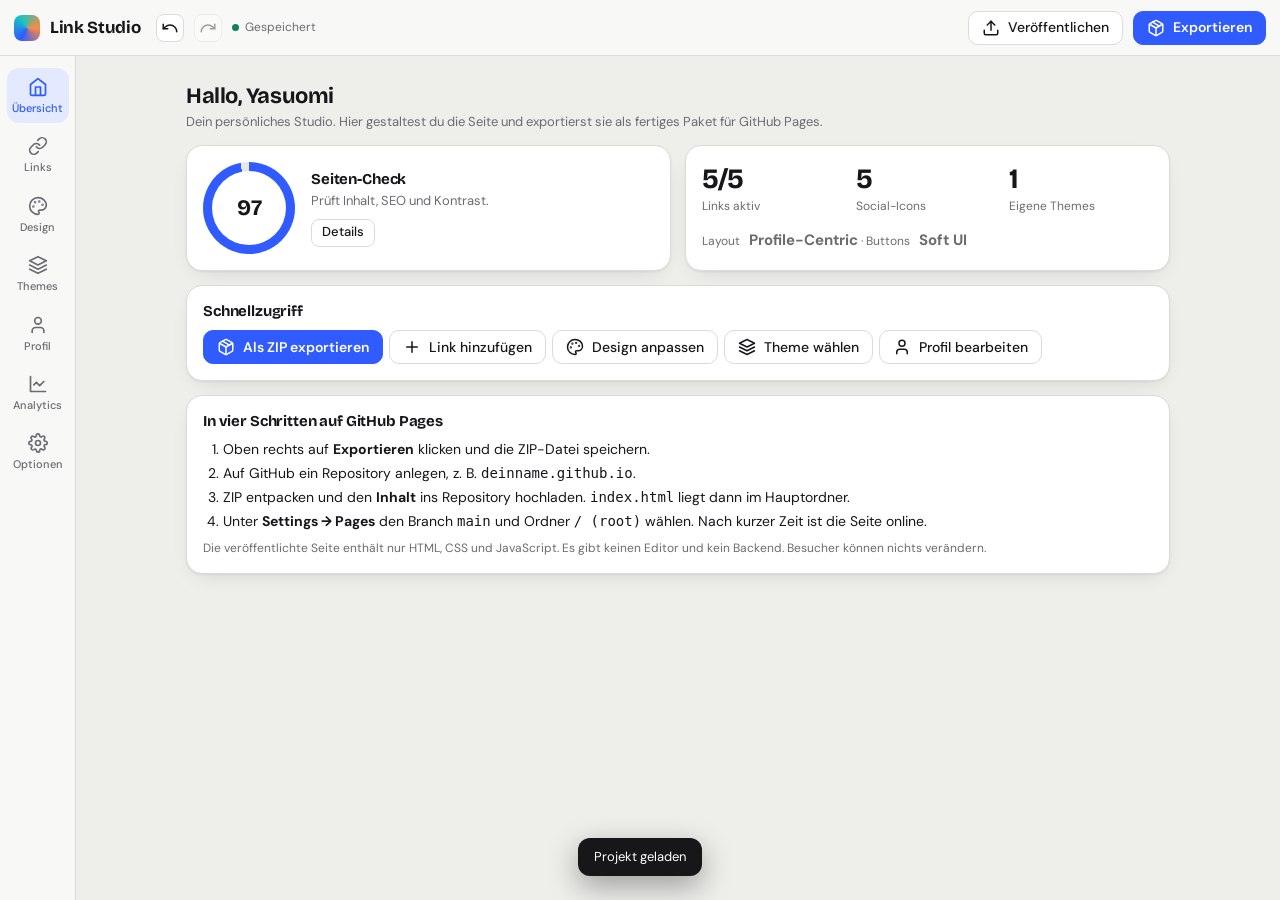
==== commit d928cc19: "Sicherheitsprüfung: Eingaben und Importe absichern, vor Code-Einschleusung schützen - Importe, Brows" ====
--- a/editor/index.html
+++ b/editor/index.html
@@ -1,5 +1,5 @@
 <!DOCTYPE html>
-<html lang="de"><head><meta charset="utf-8"><meta name="viewport" content="width=device-width,initial-scale=1"><meta name="robots" content="noindex,nofollow">
+<html lang="de"><head><meta charset="utf-8"><meta http-equiv="Content-Security-Policy" content="connect-src 'self' https://api.github.com; base-uri 'none'; object-src 'none'; form-action 'none'"><meta name="viewport" content="width=device-width,initial-scale=1"><meta name="robots" content="noindex,nofollow">
 <title>Link Studio</title>
 <link rel="stylesheet" href="https://fonts.googleapis.com/css2?family=Bricolage+Grotesque:wght@600;700;800&family=DM+Sans:wght@400;500;600;700&display=swap">
 <style>:root{
@@ -213,16 +213,42 @@
 const clamp = (v, a, b) => Math.min(b, Math.max(a, v));
 const clone = o => JSON.parse(JSON.stringify(o));
 const getPath = (o, p) => p.split('.').reduce((a, k) => (a == null ? a : a[k]), o);
-const setPath = (o, p, v) => { const ks = p.split('.'); let a = o; for (let i = 0; i < ks.length - 1; i++) { if (a[ks[i]] == null) a[ks[i]] = {}; a = a[ks[i]]; } a[ks[ks.length - 1]] = v; };
+const badKey = k => k === '__proto__' || k === 'constructor' || k === 'prototype';
+const hasOwn = (o, k) => Object.prototype.hasOwnProperty.call(o, k);
+const setPath = (o, p, v) => { const ks = p.split('.'); if (ks.some(badKey)) return; let a = o; for (let i = 0; i < ks.length - 1; i++) { if (a[ks[i]] == null) a[ks[i]] = {}; a = a[ks[i]]; } a[ks[ks.length - 1]] = v; };
 const merge = (base, patch) => {
   if (Array.isArray(patch)) return clone(patch);
   if (patch && typeof patch === 'object') {
     const out = (base && typeof base === 'object' && !Array.isArray(base)) ? { ...base } : {};
-    for (const k in patch) out[k] = merge(out[k], patch[k]);
+    for (const k of Object.keys(patch)) { if (badKey(k)) continue; out[k] = merge(out[k], patch[k]); }
     return out;
   }
   return patch;
 };
+
+/* ---------- Sicherheit: Prüf- und Säuberungshilfen ---------- */
+const COLOR_RE = /^(#[0-9a-f]{3,8}|[a-z]{3,24}|(?:rgb|rgba|hsl|hsla)\(\s*[0-9.]+%?\s*[, ]\s*[0-9.]+%?\s*[, ]\s*[0-9.]+%?\s*(?:[,/]\s*[0-9.]+%?\s*)?\)|var\(--[\w-]{1,30}\))$/i;
+const isCssColor = v => typeof v === 'string' && v.length <= 60 && COLOR_RE.test(v.trim());
+const cssColor = (v, fb) => isCssColor(v) ? v.trim() : (fb == null ? '' : fb);
+const tk = s => String(s == null ? '' : s).replace(/[^\w-]/g, '');
+const num = (v, d) => ((typeof v === 'number' || (typeof v === 'string' && v.trim() !== '')) && Number.isFinite(+v)) ? +v : d;
+const safeId = (v, p) => (typeof v === 'string' && /^[A-Za-z0-9_-]{1,40}$/.test(v)) ? v : uid(p);
+const httpUrl = v => { v = String(v == null ? '' : v).trim(); return /^https?:\/\/[^\s"'<>\\]+$/i.test(v) ? v : ''; };
+/* Link-Ziele: nur harmlose Schemata. Steuerzeichen werden zuerst entfernt, damit "java\tscript:" nicht durchrutscht. */
+const LINK_SCHEMES = /^(https?|mailto|tel|sms|tg|whatsapp|spotify|discord|steam|skype|facetime|geo):/i;
+function safeHref(v) {
+  const u = String(v == null ? '' : v).replace(/[\u0000-\u001f\u007f-\u009f\u200b-\u200f\u2028\u2029\ufeff]/g, '').trim();
+  if (!u) return '#';
+  if (/^[a-z][a-z0-9+.\-]*:/i.test(u)) return LINK_SCHEMES.test(u) ? u : '#';
+  return u;
+}
+/* Bild-/Video-/Schrift-Adressen: nur http(s) oder kleine Bild-Daten; Anführungszeichen, Klammern, Leerzeichen werden kodiert */
+function safeMediaUrl(v) {
+  v = String(v == null ? '' : v).trim();
+  if (/^https?:\/\//i.test(v)) return v.replace(/[\s'"()<>\\\u0000-\u001f]/g, c => '%' + c.charCodeAt(0).toString(16).toUpperCase().padStart(2, '0'));
+  if (/^data:image\/(png|jpe?g|gif|webp|avif);base64,[A-Za-z0-9+\/=]*$/i.test(v)) return v;
+  return '';
+}
 
 /* ---------- Icons (24x24, stroke based) ---------- */
 const ICONS = {
@@ -298,7 +324,7 @@
   wand: '<path d="m15 4-1 1M19 8l1-1M15 8l-1-1M5 21 19 7l-2-2L3 19z"/>', type: '<path d="M4 7V4h16v3M9 20h6M12 4v16"/>', film: '<rect x="2" y="2" width="20" height="20" rx="2.18"/><path d="M7 2v20M17 2v20M2 12h20M2 7h5M2 17h5M17 17h5M17 7h5"/>', code2: '<path d="m18 16 4-4-4-4M6 8l-4 4 4 4M14.5 4l-5 16"/>',
   info: '<circle cx="12" cy="12" r="10"/><path d="M12 16v-4M12 8h.01"/>', alert: '<path d="m21.73 18-8-14a2 2 0 0 0-3.48 0l-8 14A2 2 0 0 0 4 21h16a2 2 0 0 0 1.73-3z"/><path d="M12 9v4M12 17h.01"/>'
 };
-const ico = (n, cls) => '<svg class="' + (cls || 'ic') + '" viewBox="0 0 24 24" fill="none" stroke="currentColor" stroke-width="2" stroke-linecap="round" stroke-linejoin="round" aria-hidden="true">' + (ICONS[n] || ICONS.link) + '</svg>';
+const ico = (n, cls) => '<svg class="' + (cls || 'ic') + '" viewBox="0 0 24 24" fill="none" stroke="currentColor" stroke-width="2" stroke-linecap="round" stroke-linejoin="round" aria-hidden="true">' + (hasOwn(ICONS, n) ? ICONS[n] : ICONS.link) + '</svg>';
 const PLATFORMS = ['instagram', 'tiktok', 'youtube', 'twitch', 'discord', 'github', 'spotify', 'x', 'reddit', 'steam', 'facebook', 'linkedin', 'telegram', 'whatsapp', 'pinterest', 'soundcloud', 'patreon', 'kick', 'bluesky', 'threads', 'snapchat', 'mail', 'globe'];
 const PLATFORM_LABEL = { instagram: 'Instagram', tiktok: 'TikTok', youtube: 'YouTube', twitch: 'Twitch', discord: 'Discord', github: 'GitHub', spotify: 'Spotify', x: 'X', reddit: 'Reddit', steam: 'Steam', facebook: 'Facebook', linkedin: 'LinkedIn', telegram: 'Telegram', whatsapp: 'WhatsApp', pinterest: 'Pinterest', soundcloud: 'SoundCloud', patreon: 'Patreon', kick: 'Kick', bluesky: 'Bluesky', threads: 'Threads', snapchat: 'Snapchat', mail: 'E-Mail', globe: 'Website' };
 const GENERIC_ICONS = ['link', 'globe', 'mail', 'music', 'video', 'bag', 'heart', 'star', 'camera', 'gamepad', 'book', 'code', 'coffee', 'calendar', 'pin', 'phone', 'briefcase', 'download', 'play', 'image', 'sparkles', 'zap', 'gift', 'user', 'file', 'mic', 'headphones', 'share'];
@@ -329,10 +355,10 @@
 /* resolve a font choice -> {css, link?, face?} */
 function resolveFont(v, fonts) {
   v = v || '@system';
-  if (SYSTEM_FONTS[v]) return { css: SYSTEM_FONTS[v][1] };
+  if (hasOwn(SYSTEM_FONTS, v)) return { css: SYSTEM_FONTS[v][1] };
   if (v === '@file') return fonts.file ? { css: '"LB Custom",' + FALLBACK.sans, face: true } : { css: FALLBACK.sans };
-  if (v === '@gf') { const n = (fonts.gf || '').trim(); return n ? { css: '"' + n.replace(/"/g, '') + '",' + FALLBACK.sans, link: gfUrl(n) } : { css: FALLBACK.sans }; }
-  const f = FONT_MAP[v];
+  if (v === '@gf') { const n = String(fonts.gf || '').replace(/[^\w \-]/g, '').trim().slice(0, 60); return n ? { css: '"' + n.replace(/"/g, '') + '",' + FALLBACK.sans, link: gfUrl(n) } : { css: FALLBACK.sans }; }
+  const f = hasOwn(FONT_MAP, v) ? FONT_MAP[v] : null;
   if (f) return { css: '"' + v + '",' + FALLBACK[f[1]], link: gfUrl(v, f[2]) };
   return { css: FALLBACK.sans };
 }
@@ -433,7 +459,8 @@
 function hexToRgb(h) { h = String(h || '#000').replace('#', ''); if (h.length === 3) h = h.split('').map(c => c + c).join(''); const n = parseInt(h, 16) || 0; return [n >> 16 & 255, n >> 8 & 255, n & 255]; }
 LB.hexToRgb = hexToRgb;
 function palVars(p) {
-  return '--bg1:' + p.bg1 + ';--bg2:' + p.bg2 + ';--bg3:' + p.bg3 + ';--text:' + p.text + ';--muted:' + p.muted + ';--accent:' + p.accent + ';--accent2:' + p.accent2 + ';--glow:' + p.glow + ';--btn-bg:' + p.btnBg + ';--btn-bg2:' + p.btnBg2 + ';--btn-text:' + p.btnText + ';--btn-border:' + p.btnBorder + ';--btn-op:' + p.btnOp + ';--overlay:' + p.overlay + ';';
+  const c = (k, fb) => cssColor(p[k], fb);
+  return '--bg1:' + c('bg1', '#000000') + ';--bg2:' + c('bg2', '#000000') + ';--bg3:' + c('bg3', '#000000') + ';--text:' + c('text', '#ffffff') + ';--muted:' + c('muted', '#aaaaaa') + ';--accent:' + c('accent', '#888888') + ';--accent2:' + c('accent2', '#888888') + ';--glow:' + c('glow', '#888888') + ';--btn-bg:' + c('btnBg', '#ffffff') + ';--btn-bg2:' + c('btnBg2', '#ffffff') + ';--btn-text:' + c('btnText', '#ffffff') + ';--btn-border:' + c('btnBorder', '#ffffff') + ';--btn-op:' + num(p.btnOp, 12) + ';--overlay:' + c('overlay', '#000000') + ';';
 }
 const ENTER = { 'fade-up': 'e-up', fade: 'e-fade', 'slide-left': 'e-sl', 'slide-right': 'e-sr', zoom: 'e-zoom', blur: 'e-blur', flip: 'e-flip', none: 'e-none' };
 const SHAPES = {
@@ -690,13 +717,13 @@
 function siteCss(S, ctx) {
   const d = S.design, L = layoutSpec(d), b = d.button, bg = d.bg, an = d.anim, av = d.av, pt = d.pt, so = d.social;
   const fH = resolveFont(d.fonts.heading, d.fonts), fB = resolveFont(d.fonts.body, d.fonts), fK = resolveFont(d.fonts.button || d.fonts.body, d.fonts);
-  const a = an.enter in ENTER ? an.enter : 'fade-up';
+  const a = hasOwn(ENTER, an.enter) ? an.enter : 'fade-up';
   const align = L.profile === 'left' ? 'flex-start' : (L.profile === 'right' ? 'flex-end' : 'center');
   const ta = L.profile === 'center' ? 'center' : (L.profile === 'right' ? 'right' : 'left');
   const ai = pt.align && pt.align !== 'auto' ? (pt.align === 'left' ? 'flex-start' : pt.align === 'right' ? 'flex-end' : 'center') : align;
-  const taFinal = pt.align && pt.align !== 'auto' ? pt.align : ta;
-  const shapeCss = SHAPES[av.shape] || SHAPES.circle;
-  const bcBg = av.bcMode === 'solid' ? av.bc : av.bcMode === 'glass' ? 'rgba(255,255,255,.35)' : 'linear-gradient(135deg,var(--accent),var(--accent2))';
+  const taFinal = pt.align && pt.align !== 'auto' ? tk(pt.align) : ta;
+  const shapeCss = hasOwn(SHAPES, av.shape) ? SHAPES[av.shape] : SHAPES.circle;
+  const bcBg = av.bcMode === 'solid' ? cssColor(av.bc, '#ffffff') : av.bcMode === 'glass' ? 'rgba(255,255,255,.35)' : 'linear-gradient(135deg,var(--accent),var(--accent2))';
   const speed = clamp(bg.speed, 0, 100);
   const gdur = Math.max(6, 44 - speed * 0.38), ddur = Math.max(8, 52 - speed * 0.44);
   let css = '';
@@ -705,13 +732,13 @@
   if (an.themeFx) css += ':root{transition:--bg1 .6s,--bg2 .6s,--bg3 .6s,--accent .6s,--accent2 .6s,--text .6s,--muted .6s,--glow .6s}\n';
   css += ':root{--maxw:' + d.layout.maxWidth + 'px;--gap:' + d.layout.gap + 'px;--cols:' + L.cols + ';--row:' + (d.layout.rowH || 150) + 'px;--sec-gap:28px;'
     + '--font-h:' + fH.css + ';--font-b:' + fB.css + ';--font-btn:' + fK.css + ';--ease:cubic-bezier(.2,.8,.2,1);'
-    + '--b-r:' + b.radius + 'px;--b-h:' + b.height + 'px;--b-w:' + b.width + '%;--b-px:' + b.padX + 'px;--b-bw:' + b.borderW + 'px;--b-blur:' + b.blur + 'px;--b-sh:' + (b.shadow / 100) + ';--b-fs:' + b.size + 'px;--b-fw:' + b.weight + ';--b-ta:' + b.align + ';--b-is:' + b.iconSize + 'px;'
+    + '--b-r:' + b.radius + 'px;--b-h:' + b.height + 'px;--b-w:' + b.width + '%;--b-px:' + b.padX + 'px;--b-bw:' + b.borderW + 'px;--b-blur:' + b.blur + 'px;--b-sh:' + (b.shadow / 100) + ';--b-fs:' + b.size + 'px;--b-fw:' + b.weight + ';--b-ta:' + tk(b.align) + ';--b-is:' + b.iconSize + 'px;'
     + '--b-gsh:' + (b.glow > 0 ? '0 0 ' + b.glow + 'px color-mix(in srgb,var(--glow) 70%,transparent)' : '0 0 0 0 transparent') + ';'
     + '--b-bg:var(--btn-bg);--b-bg2:var(--btn-bg2);--b-text:var(--btn-text);--b-border:var(--btn-border);--b-op:var(--btn-op);'
     + '--pl:' + (an.pointerLight ? '.26' : '0') + ';'
     + '--ev:' + ENTER[a] + ';--dur:' + an.duration + 'ms;--stagger:' + an.stagger + 'ms;--d0:' + an.delay + 'ms;'
     + '--av-size:' + av.size + 'px;--av-bw:' + av.bw + 'px;--av-bc:' + bcBg + ';--av-sh:' + av.shadow + ';--av-gl:' + av.glow + ';'
-    + '--p-ai:' + ai + ';--p-ta:' + taFinal + ';--p-gap:' + pt.gap + 'px;--n-size:' + pt.nameSize + 'px;--n-w:' + pt.nameWeight + ';--n-color:' + (pt.nameColor || 'var(--text)') + ';--b-color:' + (pt.bioColor || 'var(--muted)') + ';--bio-size:' + pt.bioSize + 'px;--bio-w:' + pt.bioWidth + 'ch;--so-size:' + so.size + 'px;}\n';
+    + '--p-ai:' + ai + ';--p-ta:' + taFinal + ';--p-gap:' + pt.gap + 'px;--n-size:' + pt.nameSize + 'px;--n-w:' + pt.nameWeight + ';--n-color:' + (cssColor(pt.nameColor, '') || 'var(--text)') + ';--b-color:' + (cssColor(pt.bioColor, '') || 'var(--muted)') + ';--bio-size:' + pt.bioSize + 'px;--bio-w:' + pt.bioWidth + 'ch;--so-size:' + so.size + 'px;}\n';
   /* keyframe name map for entrance (--ev holds the name) */
   css += STATIC_CSS.replace('${shape}', '');
   css += '.av{' + shapeCss + '}\n';
@@ -746,19 +773,19 @@
 function linkHtml(it, idx, S, L, ctx, group) {
   const d = S.design, b = d.button, o = it.o || {};
   const style = o.style || b.style, hover = o.hover || b.hover, click = o.click || b.click, idle = o.idle || b.idle;
-  const url = it.url || '#';
+  const url = safeHref(it.url);
   const plat = it.icon === 'auto' || !it.icon ? detectPlatform(it.url) : it.icon;
   const thumb = it.thumb ? ctx.res(it.thumb, 'image') : '';
   const vars = [];
   vars.push('--i:' + idx);
-  if (o.bg) vars.push('--b-bg:' + o.bg);
-  if (o.text) vars.push('--b-text:' + o.text);
-  if (o.border) vars.push('--b-border:' + o.border);
-  if (o.radius !== '' && o.radius != null && !isNaN(o.radius)) vars.push('--b-r:' + o.radius + 'px');
-  if (it.iconColor) vars.push('--ic-color:' + it.iconColor);
+  if (cssColor(o.bg)) vars.push('--b-bg:' + cssColor(o.bg));
+  if (cssColor(o.text)) vars.push('--b-text:' + cssColor(o.text));
+  if (cssColor(o.border)) vars.push('--b-border:' + cssColor(o.border));
+  if (o.radius !== '' && o.radius != null && Number.isFinite(+o.radius)) vars.push('--b-r:' + (+o.radius) + 'px');
+  if (cssColor(it.iconColor)) vars.push('--ic-color:' + cssColor(it.iconColor));
   const iconPos = o.iconPos || b.iconPos;
-  const cls = ['lk', 'v-' + L.variant, 's-' + style, 'h-' + hover, 'c-' + click];
-  if (idle && idle !== 'none') cls.push('i-' + idle);
+  const cls = ['lk', 'v-' + tk(L.variant), 's-' + tk(style), 'h-' + tk(hover), 'c-' + tk(click)];
+  if (idle && idle !== 'none') cls.push('i-' + tk(idle));
   if (thumb) cls.push('has-th');
   if (b.iconBox) cls.push('ibox');
   if (b.upper) cls.push('lk-up');
@@ -775,7 +802,7 @@
   if (L.variant === 'tile' || L.variant === 'bento') row = ic + tx + bd + (L.variant === 'bento' ? arrow : '');
   else if (iconPos === 'right') row = sp + tx + bd + ic;
   else row = (ic || (b.align === 'center' ? sp : '')) + tx + bd + (b.arrow ? arrow : sp);
-  const spanCls = L.bento ? ' sp-' + (it.span || '1x1') : '';
+  const spanCls = L.bento ? ' sp-' + tk(it.span || '1x1') : '';
   const attrs = 'class="' + cls.join(' ') + '" data-id="' + esc(it.id) + '" href="' + esc(url) + '" target="_blank" rel="noopener noreferrer" aria-label="' + esc(it.title) + '"';
   return '<div class="it rv' + spanCls + '" style="--i:' + idx + '"><a ' + attrs + ' style="' + vars.join(';') + '">' + th + '<span class="lk-row">' + row + '</span></a></div>';
 }
@@ -784,15 +811,15 @@
   const p = S.profile, d = S.design, av = d.av, pt = d.pt;
   const img = p.avatar ? ctx.res(p.avatar, 'image') : '';
   const initial = (p.name || '?').trim().charAt(0).toUpperCase() || '?';
-  const anCls = av.anim && av.anim !== 'none' ? ' an-' + av.anim : '';
-  const pe = ENTER[d.anim.profileEnter] || 'e-up';
+  const anCls = av.anim && av.anim !== 'none' ? ' an-' + tk(av.anim) : '';
+  const pe = hasOwn(ENTER, d.anim.profileEnter) ? ENTER[d.anim.profileEnter] : 'e-up';
   const r = (n) => 'rv" style="--i:' + n + ';--ev:' + pe;
   let h = '<header class="profile" data-edit="profile">';
   h += '<div class="' + r(0) + '"><div class="avw' + anCls + '"><div class="av' + (av.anim === 'ring' ? ' an-ring' : '') + '">' + (img ? '<img src="' + esc(img) + '" alt="' + esc(p.name) + '" decoding="async">' : '<span class="ini">' + esc(initial) + '</span>') + '</div></div></div>';
-  h += '<h1 class="name ' + (pt.nameFx !== 'none' ? 'fx-' + pt.nameFx + ' ' : '') + r(1) + '"><span class="nt">' + esc(p.name) + '</span>' + (p.verified ? ico('verified', 'ic vf') : '') + '</h1>';
+  h += '<h1 class="name ' + (pt.nameFx !== 'none' ? 'fx-' + tk(pt.nameFx) + ' ' : '') + r(1) + '"><span class="nt">' + esc(p.name) + '</span>' + (p.verified ? ico('verified', 'ic vf') : '') + '</h1>';
   if (pt.handleShow && p.handle) h += '<div class="handle ' + r(2) + '">' + esc(p.handle) + '</div>';
   if (p.bio) h += '<p class="bio ' + r(3) + '">' + esc(p.bio) + '</p>';
-  if (p.badges && p.badges.length) h += '<div class="badges ' + r(4) + '">' + p.badges.map(b => '<span class="badge"' + (b.color ? ' style="--bc:' + esc(b.color) + '"' : '') + '>' + (b.icon && b.icon !== 'none' ? ico(b.icon) : '') + esc(b.text) + '</span>').join('') + '</div>';
+  if (p.badges && p.badges.length) h += '<div class="badges ' + r(4) + '">' + p.badges.map(b => '<span class="badge"' + (cssColor(b.color) ? ' style="--bc:' + cssColor(b.color) + '"' : '') + '>' + (b.icon && b.icon !== 'none' ? ico(b.icon) : '') + esc(b.text) + '</span>').join('') + '</div>';
   if (d.social.pos === 'top' || L.bento || L.shell !== 'stack') h += socialsHtml(S, 5);
   h += '</header>';
   return h;
@@ -801,7 +828,7 @@
   const list = S.socials.filter(s => s.enabled && s.url);
   if (!list.length) return '';
   const st = S.design.social.style;
-  return '<nav class="socials so-' + st + ' rv" style="--i:' + idx + '" aria-label="Social Media">' + list.map(s => '<a class="soc" data-id="' + esc(s.id) + '" data-edit="social" href="' + esc(s.url) + '" target="_blank" rel="noopener noreferrer" aria-label="' + esc(PLATFORM_LABEL[s.platform] || s.platform) + '">' + ico(s.platform) + '</a>').join('') + '</nav>';
+  return '<nav class="socials so-' + tk(st) + ' rv" style="--i:' + idx + '" aria-label="Social Media">' + list.map(s => '<a class="soc" data-id="' + esc(s.id) + '" data-edit="social" href="' + esc(safeHref(s.url)) + '" target="_blank" rel="noopener noreferrer" aria-label="' + esc(PLATFORM_LABEL[s.platform] || s.platform) + '">' + ico(s.platform) + '</a>').join('') + '</nav>';
 }
 function linksHtml(S, L, ctx, startIdx) {
   let idx = startIdx, out = '', open = null;
@@ -827,14 +854,14 @@
   const d = S.design, L = layoutSpec(d), bg = d.bg;
   let h = '<div id="bg" aria-hidden="true"><div class="bg-base"></div>';
   if (bg.type === 'mesh') h += '<div class="bg-mesh"><i></i><i></i><i></i><i></i></div>';
-  if (bg.type === 'image' && bg.image) h += '<div class="bg-media" style="background-image:url(\'' + esc(ctx.res(bg.image, 'image')) + '\');background-position:' + bg.posX + '% ' + bg.posY + '%;background-size:' + (bg.size === 'auto' ? 'auto' : bg.size) + '"></div>';
-  if (bg.type === 'video' && bg.video) h += '<div class="bg-media"><video src="' + esc(ctx.res(bg.video, 'video')) + '" autoplay muted loop playsinline' + (ctx.thumb ? ' preload="none"' : '') + '></video></div>';
+  if (bg.type === 'image' && bg.image) h += '<div class="bg-media" style="background-image:url(\'' + esc(ctx.res(bg.image, 'image')) + '\');background-position:' + num(bg.posX, 50) + '% ' + num(bg.posY, 50) + '%;background-size:' + (bg.size === 'auto' || bg.size === 'contain' ? bg.size : 'cover') + '"></div>';
+  if (bg.type === 'video' && bg.video) h += '<div class="bg-media"><video' + (ctx.preview && String(bg.video).startsWith('m:') ? ' data-vid="' + esc(String(bg.video).slice(2)) + '"' : '') + ' src="' + esc(ctx.res(bg.video, 'video')) + '" autoplay muted loop playsinline' + (ctx.thumb ? ' preload="none"' : '') + '></video></div>';
   if (bg.orbs) h += '<div class="bg-orbs">' + '<i></i>'.repeat(clamp(bg.orbCount, 1, 5)) + '</div>';
   if (bg.pType !== 'none') h += '<canvas id="pc"></canvas>';
   h += '<div class="bg-ov"></div>' + (bg.grain ? '<div class="bg-grain"></div>' : '') + (bg.vignette > 0 ? '<div class="bg-vig"></div>' : '') + '</div>';
   h += '<div id="cglow"></div>';
   h += '<div class="tools">' + (S.meta.share ? '<button class="tool" id="sh" aria-label="Seite teilen">' + ico('share') + '</button>' : '') + (d.toggle ? '<button class="tool" id="tt" aria-label="Hell/Dunkel wechseln"><span class="sun">' + ico('sun') + '</span><span class="moon">' + ico('moon') + '</span></button>' : '') + '</div>';
-  h += '<main class="page lay-' + d.layout.type + '">';
+  h += '<main class="page lay-' + tk(d.layout.type) + '">';
   const profile = profileHtml(S, L, ctx);
   const lk = linksHtml(S, L, ctx, 6);
   const shellCls = 'shell' + (L.shell === 'split' ? ' split' : L.shell === 'split-r' ? ' split-r' : '');
@@ -853,7 +880,7 @@
 function secretPath(S) {
   const sc = S.meta && S.meta.secret; if (!sc || !sc.on) return '';
   const p = String(sc.path || '').trim();
-  return p && !/^([a-z][a-z0-9+.\-]*:|\/\/|\\)/i.test(p) ? p : 'editor/';
+  return p && /^[\w\-.\/~%]+$/.test(p) && p.indexOf('//') !== 0 ? p : 'editor/';
 }
 function pageCfg(S, ctx) {
   const d = S.design, bg = d.bg;
@@ -896,7 +923,7 @@
     var ctx = c.getContext('2d'), W = 0, H = 0, dpr = Math.min(window.devicePixelRatio || 1, 2);
     function size() { W = c.clientWidth; H = c.clientHeight; c.width = W * dpr; c.height = H * dpr; ctx.setTransform(dpr, 0, 0, dpr, 0, 0); }
     size(); window.addEventListener('resize', size);
-    var t = cfg.p.type, n = Math.round(cfg.p.count * (W < 600 ? .6 : 1)), sp = cfg.p.speed / 50, sz = cfg.p.size, op = cfg.p.op / 100;
+    var t = cfg.p.type, n = Math.min(400, Math.round(cfg.p.count * (W < 600 ? .6 : 1))), sp = cfg.p.speed / 50, sz = cfg.p.size, op = cfg.p.op / 100;
     var col = cfg.p.color || getComputedStyle(root).getPropertyValue('--accent').trim() || '#ffffff';
     var ps = [], i;
     for (i = 0; i < n; i++) ps.push({ x: Math.random() * W, y: Math.random() * H, r: (.4 + Math.random()) * sz, vx: (Math.random() - .5) * .5, vy: (Math.random() - .5) * .5, ph: Math.random() * 6.28, s: .5 + Math.random() });
@@ -985,7 +1012,7 @@
       } /*/PV*/
     });
     /*PV*/ if (PREVIEW) { document.addEventListener('click', function (e) { if (e.target.closest('a')) e.preventDefault(); }, true); } /*/PV*/
-    if (cfg.secret && !PREVIEW && !cfg.preview) {
+    if (cfg.secret && !PREVIEW && !cfg.preview && !cfg.thumb && /^[\w\-.\/~%]+$/.test(cfg.secret) && cfg.secret.indexOf('//') !== 0) {
       var sn = 0, sl = 0;
       document.addEventListener('click', function (e) {
         if (!e.target.closest || !e.target.closest('.av')) return;
@@ -997,28 +1024,32 @@
   }
   function start(c) { cfg = c; applyTheme(false); bind(); startP(); }
   /*PV*/
+  var vids = {};
+  function applyVids() { var l = document.querySelectorAll('video[data-vid]'), i, u; for (i = 0; i < l.length; i++) { u = vids[l[i].getAttribute('data-vid')]; if (u && l[i].getAttribute('src') !== u) l[i].src = u; } }
   function ensureFonts(list) {
     (list || []).forEach(function (u) { if (!document.querySelector('link[data-f="' + u + '"]')) { var l = document.createElement('link'); l.rel = 'stylesheet'; l.href = u; l.setAttribute('data-f', u); document.head.appendChild(l); } });
   }
   window.addEventListener('message', function (e) {
-    var m = e.data; if (!m || m.__lb !== 1) return;
+    var m = e.data; if (!m || m.__lb !== 1 || e.source !== parent) return;
     var rt = document.getElementById('root');
     if (m.t === 'update') {
       var st = document.getElementById('site-css'); if (st.textContent !== m.css) st.textContent = m.css;
       ensureFonts(m.fonts);
       var changed = rt.__h !== m.html;
       if (m.noIntro) root.classList.add('nointro');
-      if (changed) { rt.innerHTML = m.html; rt.__h = m.html; }
+      if (changed) { rt.innerHTML = m.html; rt.__h = m.html; applyVids(); }
       var keep = cfg ? cfg.force : null; cfg = m.cfg; cfg.force = m.mode || keep; applyTheme(false);
       var pj = JSON.stringify(cfg.p);
       if (changed || pj !== lastP) { lastP = pj; startP(); }
       if (!bound) bind();
     } else if (m.t === 'replay') {
-      root.classList.remove('nointro'); rt.innerHTML = ''; void rt.offsetWidth; rt.innerHTML = rt.__h || ''; startP();
+      root.classList.remove('nointro'); rt.innerHTML = ''; void rt.offsetWidth; rt.innerHTML = rt.__h || ''; applyVids(); startP();
     } else if (m.t === 'focus') {
       var el = m.id ? document.querySelector('[data-id="' + m.id + '"]') : document.querySelector('.profile');
       if (el) { var tg = el.closest('.it') || el; tg.scrollIntoView({ block: 'center', behavior: 'smooth' }); el.classList.remove('sel-flash'); void el.offsetWidth; el.classList.add('sel-flash'); setTimeout(function () { el.classList.remove('sel-flash'); }, 2600); }
-    } else if (m.t === 'mode') { if (cfg) { cfg.force = m.mode; applyTheme(true); } }
+    } else if (m.t === 'vid') {
+      if (typeof m.id === 'string' && m.blob instanceof Blob) { try { vids[m.id] = URL.createObjectURL(m.blob); applyVids(); } catch (er) { } }
+    } else if (m.t === 'mode') { if (cfg) { cfg.force = m.mode === 'light' ? 'light' : 'dark'; applyTheme(true); } }
   });
   /*/PV*/
   var el = document.getElementById('cfg');
@@ -1032,17 +1063,21 @@
 LB.runtimeSource = runtimeSource;
 
 function analyticsHead(a) {
-  if (!a || a.provider === 'none' || !a.id) return '';
-  const id = esc(a.id.trim());
-  if (a.provider === 'plausible') return '<script defer data-domain="' + id + '" src="' + esc(a.src || 'https://plausible.io/js/script.js') + '"><\/script>';
+  if (!a || a.provider === 'none' || typeof a.id !== 'string') return '';
+  /* ID/Domain nur aus harmlosen Zeichen, Script-URL nur https ohne Zugangsdaten */
+  const rawId = a.id.trim();
+  if (!/^[\w.:-]{1,100}$/.test(rawId) || (a.provider === 'goatcounter' && !/^[A-Za-z0-9-]{1,63}$/.test(rawId))) return '';
+  const id = esc(rawId);
+  const src = def => { try { const u = new URL(String(a.src || '')); return u.protocol === 'https:' && !u.username && !u.password ? u.href : def; } catch (e) { return def; } };
+  if (a.provider === 'plausible') return '<script defer data-domain="' + id + '" src="' + esc(src('https://plausible.io/js/script.js')) + '"><\/script>';
   if (a.provider === 'goatcounter') return '<script data-goatcounter="https://' + id + '.goatcounter.com/count" async src="//gc.zgo.at/count.js"><\/script>';
-  if (a.provider === 'umami') return '<script defer src="' + esc(a.src || 'https://cloud.umami.is/script.js') + '" data-website-id="' + id + '"><\/script>';
+  if (a.provider === 'umami') return '<script defer src="' + esc(src('https://cloud.umami.is/script.js')) + '" data-website-id="' + id + '"><\/script>';
   if (a.provider === 'cloudflare') return '<script defer src="https://static.cloudflareinsights.com/beacon.min.js" data-cf-beacon=\'{"token": "' + id + '"}\'><\/script>';
   return '';
 }
 function faviconSvg(S) {
   const pal = S.design.pal.dark, ch = esc((S.profile.name || '?').trim().charAt(0).toUpperCase() || '?');
-  return '<svg xmlns="http://www.w3.org/2000/svg" viewBox="0 0 64 64"><defs><linearGradient id="g" x1="0" y1="0" x2="1" y2="1"><stop offset="0" stop-color="' + pal.accent + '"/><stop offset="1" stop-color="' + pal.accent2 + '"/></linearGradient></defs><rect width="64" height="64" rx="16" fill="url(#g)"/><text x="32" y="43" font-family="system-ui,sans-serif" font-size="34" font-weight="700" text-anchor="middle" fill="#fff">' + ch + '</text></svg>';
+  return '<svg xmlns="http://www.w3.org/2000/svg" viewBox="0 0 64 64"><defs><linearGradient id="g" x1="0" y1="0" x2="1" y2="1"><stop offset="0" stop-color="' + cssColor(pal.accent, '#8b7bff') + '"/><stop offset="1" stop-color="' + cssColor(pal.accent2, '#4cc9f0') + '"/></linearGradient></defs><rect width="64" height="64" rx="16" fill="url(#g)"/><text x="32" y="43" font-family="system-ui,sans-serif" font-size="34" font-weight="700" text-anchor="middle" fill="#fff">' + ch + '</text></svg>';
 }
 const jsonScript = o => JSON.stringify(o).replace(/</g, '\\u003c');
 
@@ -1052,18 +1087,20 @@
   const b = LB.build(S, ctx), m = S.meta, d = S.design;
   const exp = kind === 'export' || kind === 'single';
   const fonts = b.fonts.map(u => '<link rel="stylesheet" href="' + esc(u) + '" data-f="' + esc(u) + '">').join('');
-  const initTheme = "(function(){var m='" + d.siteMode + "';try{var s=localStorage.getItem('lb-theme');if(" + (d.toggle ? 'true' : 'false') + "&&(s==='dark'||s==='light'))m=s}catch(e){}" + (exp ? '' : '') + "if(m==='auto')m=matchMedia('(prefers-color-scheme: light)').matches?'light':'dark';" + (opts.force ? "m='" + opts.force + "';" : '') + "document.documentElement.setAttribute('data-theme',m)})();";
-  let head = '<meta charset="utf-8"><meta name="viewport" content="width=device-width,initial-scale=1,viewport-fit=cover"><title>' + esc(m.title) + '</title>';
+  const siteMode = ['dark', 'light', 'auto'].includes(d.siteMode) ? d.siteMode : 'dark';
+  const siteUrl = httpUrl(m.siteUrl);
+  const initTheme = "(function(){var m='" + siteMode + "';try{var s=localStorage.getItem('lb-theme');if(" + (d.toggle ? 'true' : 'false') + "&&(s==='dark'||s==='light'))m=s}catch(e){}" + (exp ? '' : '') + "if(m==='auto')m=matchMedia('(prefers-color-scheme: light)').matches?'light':'dark';" + (opts.force ? "m='" + (opts.force === 'light' ? 'light' : 'dark') + "';" : '') + "document.documentElement.setAttribute('data-theme',m)})();";
+  let head = '<meta charset="utf-8">' + (exp ? '<meta http-equiv="Content-Security-Policy" content="base-uri \'none\'; object-src \'none\'; form-action \'none\'">' : '') + '<meta name="viewport" content="width=device-width,initial-scale=1,viewport-fit=cover"><title>' + esc(m.title) + '</title>';
   head += '<meta name="description" content="' + esc(m.description) + '"><meta name="theme-color" content="' + esc(d.pal.dark.bg1) + '"><meta name="color-scheme" content="dark light">';
   if (exp) {
     if (m.noindex) head += '<meta name="robots" content="noindex,nofollow">';
     head += '<meta property="og:type" content="website"><meta property="og:title" content="' + esc(m.title) + '"><meta property="og:description" content="' + esc(m.description) + '"><meta name="twitter:card" content="' + (ctx.ogUrl ? 'summary_large_image' : 'summary') + '">';
-    if (m.siteUrl) head += '<link rel="canonical" href="' + esc(m.siteUrl) + '"><meta property="og:url" content="' + esc(m.siteUrl) + '">';
+    if (siteUrl) head += '<link rel="canonical" href="' + esc(siteUrl) + '"><meta property="og:url" content="' + esc(siteUrl) + '">';
     if (ctx.ogUrl) head += '<meta property="og:image" content="' + esc(ctx.ogUrl) + '">';
-    head += '<link rel="icon" href="' + esc(ctx.faviconUrl) + '">';
+    head += '<link rel="icon" href="' + esc(ctx.faviconUrl || '') + '">';
     head += '<link rel="preconnect" href="https://fonts.googleapis.com"><link rel="preconnect" href="https://fonts.gstatic.com" crossorigin>';
   }
-  head += fonts + analyticsHead(m.analytics) + '<script>' + initTheme + '<\/script>';
+  head += fonts + (exp ? analyticsHead(m.analytics) : '') + '<script>' + initTheme + '<\/script>';
   const cfgJson = '<script type="application/json" id="cfg">' + jsonScript(b.cfg) + '<\/script>';
   if (kind === 'single') {
     return '<!DOCTYPE html>\n<html lang="' + esc(m.lang) + '" data-theme="' + (d.siteMode === 'light' ? 'light' : 'dark') + '"><head>' + head + '<style>' + b.css.replace(/<\/style/gi, '<\\/style') + '</style></head><body><div id="root">' + b.html + '</div>' + cfgJson + '<script>' + runtimeSource(false).replace(/<\/script/gi, '<\\/script') + '<\/script></body></html>\n';
@@ -1122,22 +1159,22 @@
       const id = v.slice(2);
       if (!used.has(id)) {
         const m = getMedia(id); if (!m) { warnings.push('Medium fehlt: ' + id); return ''; }
-        const nm = m.name || '', e = MIME_EXT[m.mime] || (nm.match(/\.[a-z0-9]+$/i) || ['.bin'])[0].toLowerCase();
+        const nm = String(m.name || ''), e = hasOwn(MIME_EXT, m.mime) ? MIME_EXT[m.mime] : '.bin';
         const dir = kind === 'font' ? 'fonts' : (m.mime || '').startsWith('video') || kind === 'video' ? 'video' : 'img';
-        used.set(id, { path: 'assets/' + dir + '/' + slug(nm) + '-' + id.slice(-4) + e, m });
+        used.set(id, { path: 'assets/' + dir + '/' + slug(nm) + '-' + id.replace(/[^\w-]/g, '').slice(-4) + e, m });
       }
       const p = used.get(id).path;
       return kind === 'font' ? '../' + p.slice(7) : p;
     }
-    if (/^https?:\/\//i.test(v)) return v;
-    return v;
+    return safeMediaUrl(v);
   };
   const ctx = { res, preview: false };
   const m = S.meta;
-  let faviconUrl = m.favicon ? res(m.favicon, 'image') : 'assets/img/favicon.svg';
+  let faviconUrl = m.favicon ? res(m.favicon, 'image') : '';
+  const favOwn = !!faviconUrl; if (!favOwn) faviconUrl = 'assets/img/favicon.svg';
   ctx.faviconUrl = faviconUrl;
   let ogUrl = '';
-  if (m.ogImage) { const p = res(m.ogImage, 'image'); ogUrl = /^https?:/i.test(p) ? p : (m.siteUrl ? m.siteUrl.replace(/\/?$/, '/') + p : ''); if (!ogUrl) warnings.push('OG-Bild: Für Link-Vorschauen wird die Seiten-URL (Einstellungen) benötigt.'); }
+  if (m.ogImage) { const p = res(m.ogImage, 'image'); ogUrl = /^https?:/i.test(p) ? p : (p && httpUrl(m.siteUrl) ? httpUrl(m.siteUrl).replace(/\/?$/, '/') + p : ''); if (!ogUrl) warnings.push('OG-Bild: Für Link-Vorschauen wird die Seiten-URL (Einstellungen) benötigt.'); }
   ctx.ogUrl = ogUrl;
   const html = LB.documentHtml(S, ctx, 'export');
   const b = LB.build(S, ctx);
@@ -1146,7 +1183,7 @@
   text('index.html', html);
   text('assets/css/style.css', b.css);
   text('assets/js/main.js', runtimeSource(false));
-  if (!m.favicon) text('assets/img/favicon.svg', faviconSvg(S));
+  if (!favOwn) text('assets/img/favicon.svg', faviconSvg(S));
   text('404.html', '<!DOCTYPE html><html lang="' + esc(m.lang) + '"><head><meta charset="utf-8"><meta name="viewport" content="width=device-width,initial-scale=1"><title>Seite nicht gefunden</title><style>body{font-family:system-ui,sans-serif;display:grid;place-items:center;min-height:100vh;margin:0;background:#0a0c16;color:#f5f6fb}a{color:#8b7bff}</style></head><body><main style="text-align:center"><h1>404</h1><p>Diese Seite gibt es nicht.</p><p><a href="./">Zur Startseite</a></p></main></body></html>');
   text('robots.txt', m.noindex ? 'User-agent: *\nDisallow: /\n' : 'User-agent: *\nAllow: /\n');
   files.push({ name: '.nojekyll', data: new Uint8Array(0) });
@@ -1156,13 +1193,13 @@
   return { files, warnings, html };
 };
 LB.exportSingle = async function (S, getMedia, toDataUrl) {
-  const map = {}, scan = o => { if (typeof o === 'string') { if (o.startsWith('m:')) map[o.slice(2)] = 1; } else if (o && typeof o === 'object') Object.values(o).forEach(scan); };
+  const map = Object.create(null), scan = o => { if (typeof o === 'string') { if (o.startsWith('m:')) map[o.slice(2)] = 1; } else if (o && typeof o === 'object') Object.values(o).forEach(scan); };
   scan(S);
   for (const id in map) { const m = getMedia(id); map[id] = m ? await toDataUrl(m.blob) : ''; }
-  const res = v => !v ? '' : String(v).startsWith('m:') ? (map[v.slice(2)] || '') : v;
+  const res = v => !v ? '' : String(v).startsWith('m:') ? (hasOwn(map, v.slice(2)) ? map[v.slice(2)] : '') : safeMediaUrl(v);
   const m = S.meta, ctx = { res, preview: false };
-  ctx.faviconUrl = m.favicon ? res(m.favicon) : 'data:image/svg+xml,' + encodeURIComponent(faviconSvg(S));
-  ctx.ogUrl = m.ogImage && m.siteUrl && /^https?:/i.test(res(m.ogImage)) ? res(m.ogImage) : '';
+  ctx.faviconUrl = (m.favicon && res(m.favicon)) || 'data:image/svg+xml,' + encodeURIComponent(faviconSvg(S));
+  ctx.ogUrl = m.ogImage && httpUrl(m.siteUrl) && /^https?:/i.test(res(m.ogImage)) ? res(m.ogImage) : '';
   return LB.documentHtml(S, ctx, 'single');
 };
 function readme(S, files) {
@@ -1239,8 +1276,41 @@
   el.title = ui.storage === 'none' ? 'Der Browser erlaubt hier kein Speichern. Sichere dein Projekt über Einstellungen → Projekt sichern.' : 'Lokal im Browser gespeichert';
 }
 function blobToDataUrl(b) { return new Promise((res, rej) => { const r = new FileReader(); r.onload = () => res(r.result); r.onerror = () => rej(r.error); r.readAsDataURL(b); }); }
-function dataUrlToBlob(u) { const [h, d] = u.split(','), mime = (h.match(/:(.*?);/) || [])[1] || 'application/octet-stream'; const bin = atob(d), a = new Uint8Array(bin.length); for (let i = 0; i < bin.length; i++) a[i] = bin.charCodeAt(i); return new Blob([a], { type: mime }); }
+function dataUrlToBlob(u, mime) { const bin = atob(u.slice(u.indexOf(',') + 1)), a = new Uint8Array(bin.length); for (let i = 0; i < bin.length; i++) a[i] = bin.charCodeAt(i); return new Blob([a], { type: mime || 'application/octet-stream' }); }
+/* Medien aus Dateien: nur Bild/Video/Schrift. SVG wird von aktiven Inhalten befreit. */
+const MIME_OK = /^(image\/[\w.+-]+|video\/[\w.+-]+|font\/[\w.+-]+|application\/(x-)?font-[\w.+-]+)$/i;
+async function cleanSvgBlob(blob) {
+  try {
+    const txt = await blob.text();
+    if (txt.length > 5e6) return null;
+    const doc = new DOMParser().parseFromString(txt, 'image/svg+xml'), root = doc.documentElement;
+    if (!root || root.localName.toLowerCase() !== 'svg' || doc.getElementsByTagName('parsererror').length) return null;
+    const BAD = /^(script|foreignobject|iframe|object|embed|audio|video|canvas|animate|set|handler|listener|link|meta|base)$/i;
+    const walk = el => {
+      for (const c of [...el.children]) { if (BAD.test(c.localName)) c.remove(); else walk(c); }
+      for (const a of [...el.attributes]) {
+        const n = a.name.toLowerCase(), v = a.value;
+        if (n.startsWith('on') || /(^|[^\w])(javascript|vbscript):/i.test(v) || /@import|expression\(|url\(\s*['"]?\s*(https?:|\/\/)/i.test(v)) el.removeAttribute(a.name);
+        else if ((n === 'href' || n === 'xlink:href' || n === 'src') && !/^(#|data:image\/(png|jpe?g|gif|webp|avif);base64,)/i.test(v.trim())) el.removeAttribute(a.name);
+      }
+    };
+    walk(root);
+    for (const st of [...root.getElementsByTagName('style')]) st.textContent = st.textContent.replace(/@import[^;]*;?/gi, '').replace(/url\(\s*['"]?\s*(https?:|\/\/)[^)]*\)/gi, 'none');
+    return new Blob([new XMLSerializer().serializeToString(root)], { type: 'image/svg+xml' });
+  } catch (e) { return null; }
+}
+/* Eintrag aus einer Projekt-/Theme-Datei prüfen und in {name,mime,blob} umwandeln, sonst null */
+async function mediaFromEntry(x) {
+  if (!x || typeof x !== 'object' || typeof x.data !== 'string' || typeof x.mime !== 'string' || !MIME_OK.test(x.mime)) return null;
+  const i = x.data.indexOf(','); if (i < 0 || !/^data:[^,]{0,120};base64$/i.test(x.data.slice(0, i))) return null;
+  const mime = x.mime.toLowerCase();
+  let blob; try { blob = dataUrlToBlob(x.data, mime); } catch (e) { return null; }
+  if (blob.size > 200e6) return null;
+  if (mime === 'image/svg+xml') { blob = await cleanSvgBlob(blob); if (!blob) return null; }
+  return { name: typeof x.name === 'string' ? x.name.slice(0, 120) : 'datei', mime, blob };
+}
 async function hydrate(m) {
+  const old = media.get(m.id); if (old && typeof old.url === 'string' && old.url.startsWith('blob:')) { try { URL.revokeObjectURL(old.url); } catch (e) { } }
   if (m.mime.startsWith('video')) m.url = URL.createObjectURL(m.blob);
   else m.url = await blobToDataUrl(m.blob);
   media.set(m.id, m);
@@ -1254,21 +1324,83 @@
   try { p = await DB.get('kv', 'project'); if (p) ui.storage = 'idb'; else ui.storage = 'idb'; } catch (e) { try { p = JSON.parse(localStorage.getItem('link-studio') || 'null'); ui.storage = p ? 'ls' : 'none'; if (!p) { localStorage.setItem('lb-t', '1'); localStorage.removeItem('lb-t'); ui.storage = 'ls'; } } catch (e2) { ui.storage = 'none'; } }
   ui.had = !!(p && p.state);
   if (p && p.state) {
-    S = normalize(p.state); themes = p.themes || []; ui.ed = p.ed || 'auto'; ui.pmode = p.pmode || 'dark';
+    S = normalize(p.state); themes = cleanThemes(p.themes); ui.ed = ['auto', 'light', 'dark'].includes(p.ed) ? p.ed : 'auto'; ui.pmode = p.pmode === 'light' ? 'light' : 'dark';
     if (ui.storage === 'idb') {
-      try { const keys = await DB.keys('media'), ref = referencedMedia(); for (const k of keys) { const m = await DB.get('media', k); if (m && ref.has(k)) await hydrate(m); else if (m) DB.del('media', k).catch(() => { }); } } catch (e) { }
+      try { const keys = await DB.keys('media'), ref = referencedMedia(); for (const k of keys) { const m = await DB.get('media', k); if (m && ref.has(k)) { if (typeof k === 'string' && m.blob instanceof Blob && typeof m.mime === 'string' && MIME_OK.test(m.mime)) { m.id = k; await hydrate(m); } } else if (m) DB.del('media', k).catch(() => { }); } } catch (e) { }
     }
   }
 }
-/* fill missing keys from defaults so old projects keep working */
+/* Alles, was von außen kommt (Projektdatei, Theme, Browser-Speicher, GitHub), wird hier auf bekannte Felder, Typen und erlaubte Werte
+   zurückgeführt. Fehlende Felder kommen aus den Startwerten, damit alte Projekte weiter funktionieren. */
+const COLOR_PATH = /^design\.(pal\.(dark|light)\.(bg1|bg2|bg3|text|muted|accent|accent2|glow|btnBg|btnBg2|btnText|btnBorder|overlay)|av\.bc|bg\.pColor|pt\.(nameColor|bioColor))$/;
+function enumFor(path) {
+  const E = {
+    'design.siteMode': ['dark', 'light', 'auto'], 'design.layout.type': LB.LAYOUTS.map(x => x[0]), 'design.layout.variant': ['bar', 'tile', 'card', 'text', 'bento'],
+    'design.layout.profilePos': ['top', 'left', 'right'], 'design.layout.profileAlign': ['left', 'center', 'right'], 'design.av.shape': Object.keys(SHAPES), 'design.av.bcMode': ['gradient', 'solid', 'glass'],
+    'design.av.anim': ['none', 'float', 'breathe', 'pulse', 'ring', 'tilt'], 'design.pt.align': ['auto', 'left', 'center', 'right'], 'design.pt.nameFx': ['none', 'gradient', 'shimmer'],
+    'design.social.style': ['glass', 'filled', 'outline', 'plain', 'round'], 'design.social.pos': ['top', 'bottom'], 'design.bg.type': ['solid', 'gradient', 'animated', 'mesh', 'image', 'video'],
+    'design.bg.size': ['cover', 'contain', 'auto'], 'design.bg.pType': ['none', 'dots', 'snow', 'stars', 'bubbles', 'fireflies'], 'design.button.style': LB.BUTTON_STYLES.map(x => x[0]),
+    'design.button.align': ['left', 'center'], 'design.button.iconPos': ['left', 'right', 'none'], 'design.button.hover': HOVERS.map(x => x[0]), 'design.button.click': CLICKS.map(x => x[0]),
+    'design.button.idle': IDLES.map(x => x[0]), 'design.anim.enter': Object.keys(ENTER), 'design.anim.profileEnter': Object.keys(ENTER), 'meta.analytics.provider': ['none', 'plausible', 'goatcounter', 'umami', 'cloudflare']
+  };
+  return hasOwn(E, path) ? E[path] : null;
+}
+function cleanBy(def, src, path) {
+  const out = {}; src = (src && typeof src === 'object' && !Array.isArray(src)) ? src : {};
+  for (const k of Object.keys(def)) {
+    const d = def[k], v = hasOwn(src, k) ? src[k] : undefined, p = path + '.' + k;
+    if (d && typeof d === 'object' && !Array.isArray(d)) out[k] = cleanBy(d, v, p);
+    else if (typeof d === 'number') out[k] = num(v, d);
+    else if (typeof d === 'boolean') out[k] = typeof v === 'boolean' ? v : d;
+    else if (typeof d === 'string') {
+      let t = typeof v === 'string' ? v.slice(0, p === 'design.customCss' ? 200000 : 10000) : d;
+      const en = enumFor(p); if (en && !en.includes(t)) t = d;
+      if (t && COLOR_PATH.test(p) && !isCssColor(t)) t = d;
+      out[k] = t;
+    } else out[k] = clone(d);
+  }
+  return out;
+}
+const iconOk = v => typeof v === 'string' && (v === 'auto' || v === 'none' || hasOwn(ICONS, v));
+function cleanItem(it) {
+  it = (it && typeof it === 'object' && !Array.isArray(it)) ? it : {};
+  const str = (v, n) => typeof v === 'string' ? v.slice(0, n || 2000) : '';
+  if (it.type === 'heading') return { type: 'heading', id: safeId(it.id, 'h'), title: str(it.title), collapsible: it.collapsible === true, closed: it.closed === true };
+  const o0 = (it.o && typeof it.o === 'object' && !Array.isArray(it.o)) ? it.o : {}, o = {};
+  [['style', LB.BUTTON_STYLES.map(x => x[0])], ['hover', HOVERS.map(x => x[0])], ['click', CLICKS.map(x => x[0])], ['idle', IDLES.map(x => x[0])], ['iconPos', ['left', 'right', 'none']]].forEach(([k, list]) => { if (typeof o0[k] === 'string' && list.includes(o0[k])) o[k] = o0[k]; });
+  ['bg', 'text', 'border'].forEach(k => { if (isCssColor(o0[k])) o[k] = o0[k].trim(); });
+  if (o0.radius !== '' && o0.radius != null && Number.isFinite(+o0.radius)) o.radius = +o0.radius;
+  const link = { type: 'link', id: safeId(it.id, 'l'), title: str(it.title), subtitle: str(it.subtitle), url: str(it.url, 4000), icon: iconOk(it.icon) ? it.icon : 'auto', enabled: it.enabled !== false, badge: str(it.badge, 60), thumb: str(it.thumb, 4000), span: ['1x1', '2x1', '1x2', '2x2'].includes(it.span) ? it.span : '1x1', o };
+  if (isCssColor(it.iconColor)) link.iconColor = it.iconColor.trim();
+  return link;
+}
+function cleanSocial(x) {
+  x = (x && typeof x === 'object' && !Array.isArray(x)) ? x : {};
+  return { id: safeId(x.id, 's'), platform: PLATFORMS.includes(x.platform) ? x.platform : 'globe', url: typeof x.url === 'string' ? x.url.slice(0, 4000) : '', enabled: x.enabled !== false };
+}
+function cleanBadge(x) {
+  x = (x && typeof x === 'object' && !Array.isArray(x)) ? x : {};
+  return { id: safeId(x.id, 'b'), text: typeof x.text === 'string' ? x.text.slice(0, 60) : '', icon: iconOk(x.icon) ? x.icon : 'none', color: isCssColor(x.color) ? x.color.trim() : '' };
+}
+function uniqIds(list, p) { const seen = new Set(); list.forEach(x => { while (seen.has(x.id)) x.id = uid(p); seen.add(x.id); }); return list; }
 function normalize(st) {
-  const base = LB.fresh();
-  const out = merge(base, st);
-  out.items = (st.items || base.items).map(it => it.type === 'heading' ? merge({ type: 'heading', collapsible: false, closed: false }, it) : merge({ type: 'link', enabled: true, icon: 'auto', badge: '', thumb: '', span: '1x1', o: {}, subtitle: '' }, it));
-  out.socials = st.socials || base.socials;
-  out.profile.badges = (st.profile && st.profile.badges) || [];
-  out.design.pal = { dark: merge(PAL_DARK, (st.design && st.design.pal && st.design.pal.dark) || {}), light: merge(PAL_LIGHT, (st.design && st.design.pal && st.design.pal.light) || {}) };
+  if (!st || typeof st !== 'object' || Array.isArray(st)) st = {};
+  const out = { v: 1 };
+  out.meta = cleanBy(DEFAULT_STATE.meta, st.meta, 'meta');
+  out.profile = cleanBy(DEFAULT_STATE.profile, st.profile, 'profile');
+  out.profile.badges = uniqIds((st.profile && Array.isArray(st.profile.badges) ? st.profile.badges : []).slice(0, 50).map(cleanBadge), 'b');
+  out.items = uniqIds((Array.isArray(st.items) ? st.items : LB.fresh().items).slice(0, 2000).map(cleanItem), 'l');
+  out.socials = uniqIds((Array.isArray(st.socials) ? st.socials : LB.fresh().socials).slice(0, 200).map(cleanSocial), 's');
+  out.design = cleanBy(DEFAULT_DESIGN, st.design, 'design');
   return out;
+}
+function cleanThemes(a) {
+  if (!Array.isArray(a)) return [];
+  const seen = new Set();
+  return a.slice(0, 200).filter(t => t && typeof t === 'object' && t.design && typeof t.design === 'object' && !Array.isArray(t.design)).map(t => {
+    let id = safeId(t.id, 't'); while (seen.has(id)) id = uid('t'); seen.add(id);
+    return { id, name: String(t.name == null ? 'Theme' : t.name).slice(0, 40), design: normalize({ design: t.design }).design };
+  });
 }
 
 /* ---------- history ---------- */
@@ -1304,14 +1436,17 @@
   let blob = file, mime = file.type;
   const ext = (file.name.split('.').pop() || '').toLowerCase();
   if (o.kind === 'font') mime = FONT_EXT[ext] || mime || 'font/woff2';
+  else if (mime === 'image/svg+xml') { blob = await cleanSvgBlob(file); if (!blob) throw new Error('svg'); }
   else if (mime.startsWith('image/') && !/svg|gif/.test(mime)) { blob = await downscale(file, o.max || 1600, o.square, o.keepAlpha); mime = blob.type; }
+  if (!MIME_OK.test(mime)) throw new Error('mime');
   const m = { id: uid('m'), name: file.name, mime, blob, size: blob.size };
   await hydrate(m);
   DB.put('media', m.id, { id: m.id, name: m.name, mime: m.mime, blob: m.blob, size: m.size }).catch(() => { });
   return m.id;
 }
 function fmtSize(n) { return n > 1048576 ? (n / 1048576).toFixed(1) + ' MB' : Math.max(1, Math.round(n / 1024)) + ' KB'; }
-const resPreview = v => { if (!v) return ''; if (String(v).startsWith('m:')) { const m = media.get(v.slice(2)); return m ? m.url : ''; } return v; };
+/* Videos laufen in der Vorschau über eine eigene Blob-Adresse im Vorschau-Rahmen (siehe sendVideos), weil der geschützte Rahmen keine Adressen des Editors laden darf */
+const resPreview = (v, kind) => { if (!v) return ''; if (String(v).startsWith('m:')) { const m = media.get(v.slice(2)); return m && kind !== 'video' ? m.url : ''; } return safeMediaUrl(v); };
 const mediaOf = v => (v && String(v).startsWith('m:')) ? media.get(v.slice(2)) : null;
 
 /* ---------- ui helpers ---------- */
@@ -1359,9 +1494,9 @@
 function cHead(label, p, unit, showVal) {
   return '<div class="ctl-h"><label for="' + idOf(p) + '">' + label + '</label>' + (showVal ? '<span class="val" data-val="' + p + '" data-unit="' + (unit || '') + '">' + esc(getPath(S, p)) + (unit || '') + '</span>' : '') + (defOf(p) !== undefined ? '<button class="rs" data-reset="' + p + '" title="Zurücksetzen" aria-label="' + label + ' zurücksetzen"' + (isDef(p) ? ' hidden' : '') + '>' + ico('rotate') + '</button>' : '') + '</div>';
 }
-const cRange = (label, p, min, max, step, unit) => '<div class="ctl">' + cHead(label, p, unit, true) + '<input type="range" ' + dataA(p, 'num', ' min="' + min + '" max="' + max + '" step="' + (step || 1) + '" value="' + getPath(S, p) + '"') + '></div>';
+const cRange = (label, p, min, max, step, unit) => '<div class="ctl">' + cHead(label, p, unit, true) + '<input type="range" ' + dataA(p, 'num', ' min="' + min + '" max="' + max + '" step="' + (step || 1) + '" value="' + esc(getPath(S, p)) + '"') + '></div>';
 function hexOf(v) { v = String(v || ''); if (/^#[0-9a-f]{6}$/i.test(v)) return v; if (/^#[0-9a-f]{3}$/i.test(v)) return '#' + v.slice(1).split('').map(c => c + c).join(''); return '#000000'; }
-const cColor = (label, p, auto) => { const v = getPath(S, p) || ''; return '<div class="ctl">' + cHead(label, p) + '<div class="clr"><label class="sw" style="--c:' + (v || 'transparent') + '"><input type="color" tabindex="0" aria-label="' + label + ' Farbwähler" data-path="' + p + '" data-t="color" value="' + hexOf(v) + '"></label><input class="in hex" type="text" ' + dataA(p, 'hex') + ' value="' + esc(v) + '" placeholder="' + (auto ? 'Auto' : '#rrggbb') + '" maxlength="7" spellcheck="false"></div></div>'; };
+const cColor = (label, p, auto) => { const v = getPath(S, p) || ''; return '<div class="ctl">' + cHead(label, p) + '<div class="clr"><label class="sw" style="--c:' + (cssColor(v) || 'transparent') + '"><input type="color" tabindex="0" aria-label="' + label + ' Farbwähler" data-path="' + p + '" data-t="color" value="' + hexOf(v) + '"></label><input class="in hex" type="text" ' + dataA(p, 'hex') + ' value="' + esc(v) + '" placeholder="' + (auto ? 'Auto' : '#rrggbb') + '" maxlength="7" spellcheck="false"></div></div>'; };
 const cSeg = (label, p, opts, o) => { o = o || {}; const cur = getPath(S, p); return '<div class="ctl">' + cHead(label, p) + '<div class="seg' + (o.full ? ' full' : '') + '" role="group" aria-label="' + label + '">' + opts.map(x => '<button type="button" class="' + (String(cur) === String(x[0]) ? 'on' : '') + '" data-path="' + p + '" data-val="' + x[0] + '" data-t="' + (o.num ? 'num' : 'str') + '"' + (o.rr ? ' data-rr="' + o.rr + '"' : '') + ' aria-pressed="' + (String(cur) === String(x[0])) + '">' + (x[2] ? ico(x[2]) : '') + (x[1] || '') + '</button>').join('') + '</div></div>'; };
 const cSel = (label, p, opts, o) => { o = o || {}; const cur = getPath(S, p); const opt = x => '<option value="' + esc(x[0]) + '"' + (String(cur) === String(x[0]) ? ' selected' : '') + '>' + esc(x[1]) + '</option>'; return '<div class="ctl">' + cHead(label, p) + '<select class="in" ' + dataA(p, 'str', o.rr ? ' data-rr="' + o.rr + '"' : '') + '>' + (o.groups ? opts.map(g => '<optgroup label="' + g[0] + '">' + g[1].map(opt).join('') + '</optgroup>').join('') : opts.map(opt).join('')) + '</select></div>'; };
 const cTog = (label, p, rr) => '<div class="ctl inline">' + cHead(label, p) + '<label class="tg"><input type="checkbox" ' + dataA(p, 'bool', rr ? ' data-rr="' + rr + '"' : '') + (getPath(S, p) ? ' checked' : '') + '><span></span></label></div>';
@@ -1371,8 +1506,8 @@
   const isUrl = /^https?:/i.test(v);
   let th = ico(kind === 'video' ? 'film' : kind === 'font' ? 'type' : 'image');
   let st = '';
-  if (kind === 'image' && url) { st = ' style="background-image:url(\'' + url + '\')"'; th = ''; }
-  else if (kind === 'video' && m) th = '<video src="' + m.url + '" muted></video>';
+  if (kind === 'image' && url) { st = ' style="background-image:url(\'' + esc(url) + '\')"'; th = ''; }
+  else if (kind === 'video' && m) th = '<video src="' + esc(m.url) + '" muted></video>';
   else if (kind === 'font' && m) th = '<b>Aa</b>';
   const accept = kind === 'video' ? 'video/mp4,video/webm' : kind === 'font' ? '.woff2,.woff,.ttf,.otf' : 'image/*';
   return '<div class="ctl">' + cHead(label, p) + '<div class="media" data-drop="' + p + '" data-kind="' + kind + '" data-max="' + (o.max || 1600) + '" data-sq="' + (o.square ? 1 : 0) + '" data-alpha="' + (o.alpha ? 1 : 0) + '"><div class="th"' + st + '>' + th + '</div><div class="col"><div style="display:flex;gap:6px;flex-wrap:wrap"><label class="btn sm fl">' + ico('upload') + 'Datei wählen<input type="file" class="fi" accept="' + accept + '" aria-label="' + label + ' hochladen"></label><button type="button" class="btn sm ghost" data-clear="' + p + '"' + (v ? '' : ' hidden') + '>Entfernen</button></div>' + (kind === 'font' ? '' : '<input class="in" type="url" data-path="' + p + '" data-t="url" aria-label="' + label + ' URL" value="' + (isUrl ? esc(v) : '') + '" placeholder="oder Bild-/Video-URL">') + '</div></div>' + (m ? '<p class="note">' + esc(m.name) + ' · ' + fmtSize(m.size) + (kind === 'video' && m.size > 20e6 ? ' · groß für GitHub Pages' : '') + '</p>' : '') + (o.note ? '<p class="note">' + o.note + '</p>' : '') + '</div>';
@@ -1454,7 +1589,7 @@
 
 /* ---------- profile ---------- */
 function panelProfile() {
-  const b = S.profile.badges.map((x, i) => '<li class="row" style="flex-wrap:wrap"><input class="in" style="flex:1;min-width:110px;height:30px" data-path="profile.badges.' + i + '.text" data-t="str" value="' + esc(x.text) + '" aria-label="Badge-Text"><select class="in" style="width:112px;height:30px" data-path="profile.badges.' + i + '.icon" data-t="str" aria-label="Badge-Icon">' + ['none'].concat(GENERIC_ICONS, PLATFORMS).map(k => '<option value="' + k + '"' + (x.icon === k ? ' selected' : '') + '>' + (k === 'none' ? 'Kein Icon' : k) + '</option>').join('') + '</select><label class="sw" style="width:30px;height:30px;border-radius:8px;border:1px solid var(--ed-line);position:relative;overflow:hidden;background:' + (x.color || 'var(--ed-acc)') + '"><input type="color" style="position:absolute;inset:-6px;width:50px;height:50px;opacity:0" data-path="profile.badges.' + i + '.color" data-t="color" value="' + hexOf(x.color || '#2f5bff') + '" aria-label="Badge-Farbe"></label><button type="button" class="btn sm ib ghost" data-act="delbadge" data-id="' + x.id + '" aria-label="Badge löschen">' + ico('trash') + '</button></li>').join('');
+  const b = S.profile.badges.map((x, i) => '<li class="row" style="flex-wrap:wrap"><input class="in" style="flex:1;min-width:110px;height:30px" data-path="profile.badges.' + i + '.text" data-t="str" value="' + esc(x.text) + '" aria-label="Badge-Text"><select class="in" style="width:112px;height:30px" data-path="profile.badges.' + i + '.icon" data-t="str" aria-label="Badge-Icon">' + ['none'].concat(GENERIC_ICONS, PLATFORMS).map(k => '<option value="' + k + '"' + (x.icon === k ? ' selected' : '') + '>' + (k === 'none' ? 'Kein Icon' : k) + '</option>').join('') + '</select><label class="sw" style="width:30px;height:30px;border-radius:8px;border:1px solid var(--ed-line);position:relative;overflow:hidden;background:' + (cssColor(x.color) || 'var(--ed-acc)') + '"><input type="color" style="position:absolute;inset:-6px;width:50px;height:50px;opacity:0" data-path="profile.badges.' + i + '.color" data-t="color" value="' + hexOf(x.color || '#2f5bff') + '" aria-label="Badge-Farbe"></label><button type="button" class="btn sm ib ghost" data-act="delbadge" data-id="' + esc(x.id) + '" aria-label="Badge löschen">' + ico('trash') + '</button></li>').join('');
   return '<div class="pad"><h2 class="h1">Profil</h2><p class="sub">Inhalt deiner Seite. Das Aussehen stellst du rechts ein.</p>' +
     cMedia('Profilbild', 'profile.avatar', { max: 640, square: true, alpha: true, note: 'Wird quadratisch zugeschnitten und auf 640 px verkleinert.' }) +
     cText('Name', 'profile.name') + cText('Benutzername', 'design.pt.handleShow' === '' ? '' : 'profile.handle', { ph: '@name' }) + cText('Beschreibung', 'profile.bio', { area: true, rows: 3 }) + cTog('Verifiziert-Haken', 'profile.verified') +
@@ -1584,7 +1719,7 @@
 
 /* ---------- themes ---------- */
 function themeCard(t, custom) {
-  return '<div class="thc" data-tid="' + t.id + '"><div class="pv"><iframe data-thumb="' + t.id + '" title="Vorschau ' + esc(t.name) + '" tabindex="-1" loading="lazy"></iframe></div><div><b>' + esc(t.name) + '</b><small>' + esc(t.note || (custom ? 'Eigenes Theme' : '')) + '</small></div><div class="acts"><button type="button" class="btn sm pri" data-act="applytheme" data-id="' + t.id + '">Anwenden</button>' + (custom ? '<button type="button" class="btn sm ib" data-act="duptheme" data-id="' + t.id + '" aria-label="Duplizieren" title="Duplizieren">' + ico('copy') + '</button><button type="button" class="btn sm ib" data-act="renametheme" data-id="' + t.id + '" aria-label="Umbenennen" title="Umbenennen">' + ico('wand') + '</button><button type="button" class="btn sm ib" data-act="exptheme" data-id="' + t.id + '" aria-label="Exportieren" title="Als Datei sichern">' + ico('download') + '</button><button type="button" class="btn sm ib danger" data-act="deltheme" data-id="' + t.id + '" aria-label="Löschen" title="Löschen">' + ico('trash') + '</button>' : '') + '</div></div>';
+  return '<div class="thc" data-tid="' + esc(t.id) + '"><div class="pv"><iframe sandbox="allow-scripts" data-thumb="' + esc(t.id) + '" title="Vorschau ' + esc(t.name) + '" tabindex="-1" loading="lazy"></iframe></div><div><b>' + esc(t.name) + '</b><small>' + esc(t.note || (custom ? 'Eigenes Theme' : '')) + '</small></div><div class="acts"><button type="button" class="btn sm pri" data-act="applytheme" data-id="' + esc(t.id) + '">Anwenden</button>' + (custom ? '<button type="button" class="btn sm ib" data-act="duptheme" data-id="' + esc(t.id) + '" aria-label="Duplizieren" title="Duplizieren">' + ico('copy') + '</button><button type="button" class="btn sm ib" data-act="renametheme" data-id="' + esc(t.id) + '" aria-label="Umbenennen" title="Umbenennen">' + ico('wand') + '</button><button type="button" class="btn sm ib" data-act="exptheme" data-id="' + esc(t.id) + '" aria-label="Exportieren" title="Als Datei sichern">' + ico('download') + '</button><button type="button" class="btn sm ib danger" data-act="deltheme" data-id="' + esc(t.id) + '" aria-label="Löschen" title="Löschen">' + ico('trash') + '</button>' : '') + '</div></div>';
 }
 function viewThemes() {
   return '<div class="wrap"><div style="display:flex;gap:10px;align-items:flex-start;flex-wrap:wrap;margin-bottom:14px"><div style="flex:1;min-width:220px"><h1 class="h1">Themes</h1><p class="sub" style="margin:0">Ein Theme ersetzt das komplette Design. Deine Links und Texte bleiben unverändert.</p></div><button type="button" class="btn" data-act="importtheme">' + ico('upload') + 'Theme importieren</button><button type="button" class="btn pri" data-act="savetheme">' + ico('plus') + 'Aktuelles Design speichern</button></div>' +
@@ -1611,11 +1746,14 @@
 }
 async function importThemeData(txt) {
   let o; try { o = JSON.parse(txt); } catch (e) { toast('Keine gültige Theme-Datei.'); return; }
-  if (!o || o.format !== 'link-studio-theme' || !o.design) { toast('Das ist keine Link-Studio-Theme-Datei.'); return; }
-  const map = {};
-  for (const id in (o.media || {})) { const x = o.media[id], blob = dataUrlToBlob(x.data), m = { id: uid('m'), name: x.name, mime: x.mime, blob, size: blob.size }; await hydrate(m); DB.put('media', m.id, { id: m.id, name: m.name, mime: m.mime, blob, size: m.size }).catch(() => { }); map[id] = m.id; }
-  let js = JSON.stringify(o.design); for (const id in map) js = js.split('m:' + id).join('m:' + map[id]);
-  themes.push({ id: uid('t'), name: String(o.name || 'Importiert').slice(0, 40), design: normalize({ design: JSON.parse(js) }).design });
+  if (!o || typeof o !== 'object' || o.format !== 'link-studio-theme' || !o.design || typeof o.design !== 'object' || Array.isArray(o.design)) { toast('Das ist keine Link-Studio-Theme-Datei.'); return; }
+  const map = Object.create(null), mm = (o.media && typeof o.media === 'object' && !Array.isArray(o.media)) ? o.media : {};
+  for (const id of Object.keys(mm)) {
+    if (!/^[A-Za-z0-9_-]{1,40}$/.test(id)) continue;
+    try { const e = await mediaFromEntry(mm[id]); if (!e) continue; const m = { id: uid('m'), name: e.name, mime: e.mime, blob: e.blob, size: e.blob.size }; await hydrate(m); DB.put('media', m.id, { id: m.id, name: m.name, mime: m.mime, blob: m.blob, size: m.size }).catch(() => { }); map[id] = m.id; } catch (e) { }
+  }
+  let design; try { let js = JSON.stringify(o.design); for (const id in map) js = js.split('m:' + id).join('m:' + map[id]); design = normalize({ design: JSON.parse(js) }).design; } catch (e) { toast('Die Theme-Datei ist beschädigt.'); return; }
+  themes.push({ id: uid('t'), name: String(o.name || 'Importiert').slice(0, 40), design });
   scheduleSave(); toast('Theme importiert'); renderAll();
 }
 
@@ -1653,7 +1791,7 @@
     '<section class="stage" aria-label="Live-Vorschau"><div class="stage-bar"><div class="seg" id="devSeg"><button type="button" data-dev="mobile" aria-label="Mobil">' + ico('phoneui') + '</button><button type="button" data-dev="tablet" aria-label="Tablet">' + ico('tablet') + '</button><button type="button" data-dev="desktop" aria-label="Desktop">' + ico('monitor') + '</button></div>' +
     '<div class="seg" id="pmSeg"><button type="button" data-pm="dark" aria-label="Dark-Vorschau">' + ico('moon') + '</button><button type="button" data-pm="light" aria-label="Light-Vorschau">' + ico('sun') + '</button></div>' +
     '<button type="button" class="btn sm" data-act="replay">' + ico('play') + 'Intro</button></div>' +
-    '<div class="stage-body" id="stageBody"><div class="frame mobile" id="frame"><iframe id="pv" title="Vorschau der Link-Seite"></iframe></div></div></section>' +
+    '<div class="stage-body" id="stageBody"><div class="frame mobile" id="frame"><iframe id="pv" sandbox="allow-scripts" title="Vorschau der Link-Seite"></iframe></div></div></section>' +
     '<section class="full-view" id="full"></section></div>';
 }
 function renderAll() { renderRail(); renderMain(); syncToolbar(); }
@@ -1689,8 +1827,14 @@
 /* ---------- preview ---------- */
 let frameReady = false, pvT = 0;
 function previewCtx() { return { res: resPreview, preview: true, force: ui.pmode }; }
+let sentVids = new Set();
+function sendVideos() {
+  const pv = $('#pv'), v = S.design.bg.video; if (!pv || !pv.contentWindow || !frameReady || S.design.bg.type !== 'video' || typeof v !== 'string' || !v.startsWith('m:')) return;
+  const id = v.slice(2), m = media.get(id); if (!m || sentVids.has(id)) return;
+  sentVids.add(id); pv.contentWindow.postMessage({ __lb: 1, t: 'vid', id, blob: m.blob }, '*');
+}
 function mountPreview() {
-  const pv = $('#pv'); frameReady = false;
+  const pv = $('#pv'); frameReady = false; sentVids = new Set();
   pv.onload = () => { frameReady = true; postUpdate(); };
   pv.srcdoc = LB.documentHtml(S, previewCtx(), 'preview', { force: ui.pmode });
 }
@@ -1698,7 +1842,7 @@
   const pv = $('#pv'); if (!pv || !pv.contentWindow || !frameReady) return;
   const b = LB.build(S, previewCtx());
   pv.contentWindow.postMessage(Object.assign({ __lb: 1, t: 'update', css: b.css, html: b.html, cfg: b.cfg, fonts: b.fonts, mode: ui.pmode, noIntro: ui.introDone }, extra || {}), '*');
-  ui.introDone = true;
+  sendVideos(); ui.introDone = true;
 }
 function schedulePreview() { if (pvT) return; pvT = setTimeout(() => { pvT = 0; postUpdate(); }, 60); }
 function toPreview(msg) { const pv = $('#pv'); if (pv && pv.contentWindow && frameReady) pv.contentWindow.postMessage(Object.assign({ __lb: 1 }, msg), '*'); }
@@ -1717,7 +1861,7 @@
 function newLink() { return { id: uid('l'), type: 'link', title: 'Neuer Link', subtitle: '', url: 'https://', icon: 'auto', enabled: true, badge: '', thumb: '', span: '1x1', o: {} }; }
 function refreshRowText(path) {
   const m = path.match(/^items\.(\d+)\.(title|url|icon)$/); if (!m) return;
-  const it = S.items[+m[1]], li = $('.row[data-id="' + it.id + '"]'); if (!li) return;
+  const it = S.items[+m[1]], li = $('.row[data-id="' + CSS.escape(it.id) + '"]'); if (!li) return;
   const b = $('b', li), sm = $('small', li); if (b) b.textContent = it.title || (it.type === 'heading' ? 'Kategorie' : 'Ohne Titel'); if (sm && it.type === 'link') sm.textContent = it.url || 'Keine URL';
   const gi = $('.gi', li); if (gi && it.type === 'link') gi.innerHTML = ico(iconOf(it));
 }
@@ -1756,7 +1900,7 @@
     const id = await addMedia(file, { kind: d.kind, max: +d.max || 1600, square: d.sq === '1', keepAlpha: d.alpha === '1' });
     setv(path, 'm:' + id); renderEditing();
     if (d.kind === 'video' && file.size > 20e6) toast('Hinweis: Das Video ist größer als 20 MB.');
-  } catch (e) { toast('Datei konnte nicht gelesen werden.'); }
+  } catch (e) { toast(e && e.message === 'svg' ? 'Diese SVG-Datei konnte nicht sicher verarbeitet werden.' : 'Datei konnte nicht gelesen werden.'); }
 }
 function pickFile(accept, cb) { const i = document.createElement('input'); i.type = 'file'; i.accept = accept; i.style.cssText = 'position:fixed;left:0;top:0;opacity:0;width:1px;height:1px'; i.onchange = () => { cb(i.files[0]); setTimeout(() => i.remove(), 1000); }; document.body.appendChild(i); i.click(); }
 
@@ -1781,7 +1925,7 @@
   const headers = { Authorization: 'Bearer ' + cfg.token, Accept: accept || 'application/vnd.github+json', 'X-GitHub-Api-Version': '2022-11-28' };
   if (body !== undefined) headers['Content-Type'] = 'application/json';
   let r;
-  try { r = await fetch('https://api.github.com' + path, { method, headers, body: body === undefined ? undefined : JSON.stringify(body), cache: 'no-store' }); }
+  try { r = await fetch('https://api.github.com' + path, { method, headers, body: body === undefined ? undefined : JSON.stringify(body), cache: 'no-store', credentials: 'omit', referrerPolicy: 'no-referrer' }); }
   catch (e) { throw new GhError('Keine Verbindung zu GitHub. Prüfe dein Netzwerk (oder ob ein Blocker api.github.com sperrt).', 0); }
   return r;
 }
@@ -1817,6 +1961,10 @@
   if (!c.token) return 'Trage zuerst unter Optionen → GitHub-Veröffentlichung deinen Token ein.';
   if (!c.user || !c.repo || !c.branch || !c.pagePath || !c.projPath) return 'Bitte fülle in den Optionen alle Felder der GitHub-Veröffentlichung aus.';
   if (!/^[\x21-\x7e]+$/.test(c.token)) return 'Der Token enthält ungültige Zeichen. Kopiere ihn noch einmal ohne Leerzeichen.';
+  if (!/^[A-Za-z0-9](?:[A-Za-z0-9-]{0,38})$/.test(c.user)) return 'Der GitHub-Benutzername sieht ungültig aus.';
+  if (!/^[\w.-]{1,100}$/.test(c.repo) || c.repo === '.' || c.repo === '..') return 'Der Repo-Name sieht ungültig aus.';
+  if (!/^[\w.\/-]{1,200}$/.test(c.branch) || /(^|\/)\.{1,2}(\/|$)|\/\/|^\/|\/$/.test(c.branch)) return 'Der Branch-Name sieht ungültig aus.';
+  for (const pth of [c.pagePath, c.projPath]) if (pth.length > 300 || /[\u0000-\u001f\\]/.test(pth) || pth.split('/').some(sg => !sg || sg === '.' || sg === '..')) return 'Ein Dateipfad der GitHub-Veröffentlichung sieht ungültig aus.';
   return '';
 }
 function ghInfo(title, text, goSettings) {
@@ -1964,9 +2112,16 @@
 }
 async function loadProjectText(txt) {
   let o; try { o = JSON.parse(txt); } catch (e) { toast('Keine gültige Projektdatei.'); return; }
-  if (!o || o.format !== 'link-studio-project' || !o.state) { toast('Das ist keine Link-Studio-Projektdatei.'); return; }
-  for (const id in (o.media || {})) { const x = o.media[id], blob = dataUrlToBlob(x.data), m = { id, name: x.name, mime: x.mime, blob, size: blob.size }; await hydrate(m); DB.put('media', id, { id, name: m.name, mime: m.mime, blob, size: m.size }).catch(() => { }); }
-  S = normalize(o.state); themes = o.themes || []; hpush(null); renderAll(); changed(); toast('Projekt geladen');
+  if (!o || typeof o !== 'object' || o.format !== 'link-studio-project' || !o.state || typeof o.state !== 'object') { toast('Das ist keine Link-Studio-Projektdatei.'); return; }
+  let ns, nt; try { ns = normalize(o.state); nt = cleanThemes(o.themes); } catch (e) { toast('Die Projektdatei ist beschädigt.'); return; }
+  const mm = (o.media && typeof o.media === 'object' && !Array.isArray(o.media)) ? o.media : {};
+  for (const id of Object.keys(mm)) {
+    if (!/^[A-Za-z0-9_-]{1,40}$/.test(id)) continue;
+    try { const e = await mediaFromEntry(mm[id]); if (!e) continue; const m = { id, name: e.name, mime: e.mime, blob: e.blob, size: e.blob.size }; await hydrate(m); DB.put('media', id, { id, name: m.name, mime: m.mime, blob: e.blob, size: m.size }).catch(() => { }); } catch (e) { }
+  }
+  /* Eine fremde Analytics-Script-Adresse aus einer Datei würde auf der veröffentlichten Seite fremden Code laden: nicht übernehmen, wenn sie vom aktuellen Stand abweicht */
+  let dropSrc = false; if (ns.meta.analytics.src && ns.meta.analytics.src !== S.meta.analytics.src) { ns.meta.analytics.src = ''; dropSrc = true; }
+  S = ns; themes = nt; hpush(null); renderAll(); changed(); toast(dropSrc ? 'Projekt geladen. Eine eigene Analytics-Script-Adresse wurde aus Sicherheitsgründen nicht übernommen, bitte unter Analytics neu eintragen.' : 'Projekt geladen', dropSrc ? 6000 : undefined);
 }
 
 /* ---------- actions ---------- */
@@ -2040,7 +2195,7 @@
 document.addEventListener('pointerdown', e => { const g = e.target.closest && e.target.closest('[data-grip]'); if (g && e.button === 0) startDrag(e, g); });
 document.addEventListener('keydown', e => {
   const g = e.target.closest && e.target.closest('[data-grip]');
-  if (g && (e.key === 'ArrowUp' || e.key === 'ArrowDown')) { e.preventDefault(); const li = g.closest('li'), list = li.parentElement.dataset.sort; if (moveItem(list, li.dataset.id, e.key === 'ArrowUp' ? -1 : 1)) { renderPanel(); const n = $('.row[data-id="' + li.dataset.id + '"] [data-grip]'); if (n) n.focus(); } return; }
+  if (g && (e.key === 'ArrowUp' || e.key === 'ArrowDown')) { e.preventDefault(); const li = g.closest('li'), list = li.parentElement.dataset.sort; if (moveItem(list, li.dataset.id, e.key === 'ArrowUp' ? -1 : 1)) { renderPanel(); const n = $('.row[data-id="' + CSS.escape(li.dataset.id) + '"] [data-grip]'); if (n) n.focus(); } return; }
   const mod = e.metaKey || e.ctrlKey, tag = (e.target.tagName || '').toLowerCase();
   if (mod && e.key.toLowerCase() === 'z' && tag !== 'textarea' && !(tag === 'input' && ['text', 'url', ''].includes(e.target.type || ''))) { e.preventDefault(); e.shiftKey ? redo() : undo(); }
   else if (mod && e.key.toLowerCase() === 'y') { e.preventDefault(); redo(); }
@@ -2072,13 +2227,13 @@
 document.addEventListener('drop', e => { const d = e.target.closest && e.target.closest('.media[data-drop]'); if (d) { e.preventDefault(); d.classList.remove('drop-on'); handleFile(d.dataset.drop, e.dataTransfer.files[0], d.dataset); } });
 window.addEventListener('message', e => {
   const m = e.data; if (!m || m.__lb !== 1 || e.source !== ($('#pv') || {}).contentWindow) return;
-  if (m.t === 'mode') { ui.pmode = m.mode; syncToolbar(); if (ui.section === 'design') renderInsp(); }
+  if (m.t === 'mode') { ui.pmode = m.mode === 'light' ? 'light' : 'dark'; syncToolbar(); if (ui.section === 'design') renderInsp(); }
   else if (m.t === 'edit') {
-    if (m.kind === 'link') { ui.section = 'links'; ui.linkTab = 'links'; ui.sel = m.id; }
+    if (m.kind === 'link') { ui.section = 'links'; ui.linkTab = 'links'; ui.sel = typeof m.id === 'string' ? m.id : null; }
     else if (m.kind === 'social') { ui.section = 'links'; ui.linkTab = 'social'; }
     else ui.section = 'profile';
     ui.view = matchMedia('(max-width:1239px)').matches ? 'edit' : ui.view;
-    renderAll(); const r = $('.row[data-id="' + m.id + '"]'); if (r) r.scrollIntoView({ block: 'nearest' });
+    renderAll(); const r = typeof m.id === 'string' ? $('.row[data-id="' + CSS.escape(m.id) + '"]') : null; if (r) r.scrollIntoView({ block: 'nearest' });
   }
 });
 window.addEventListener('resize', () => fitFrame());
